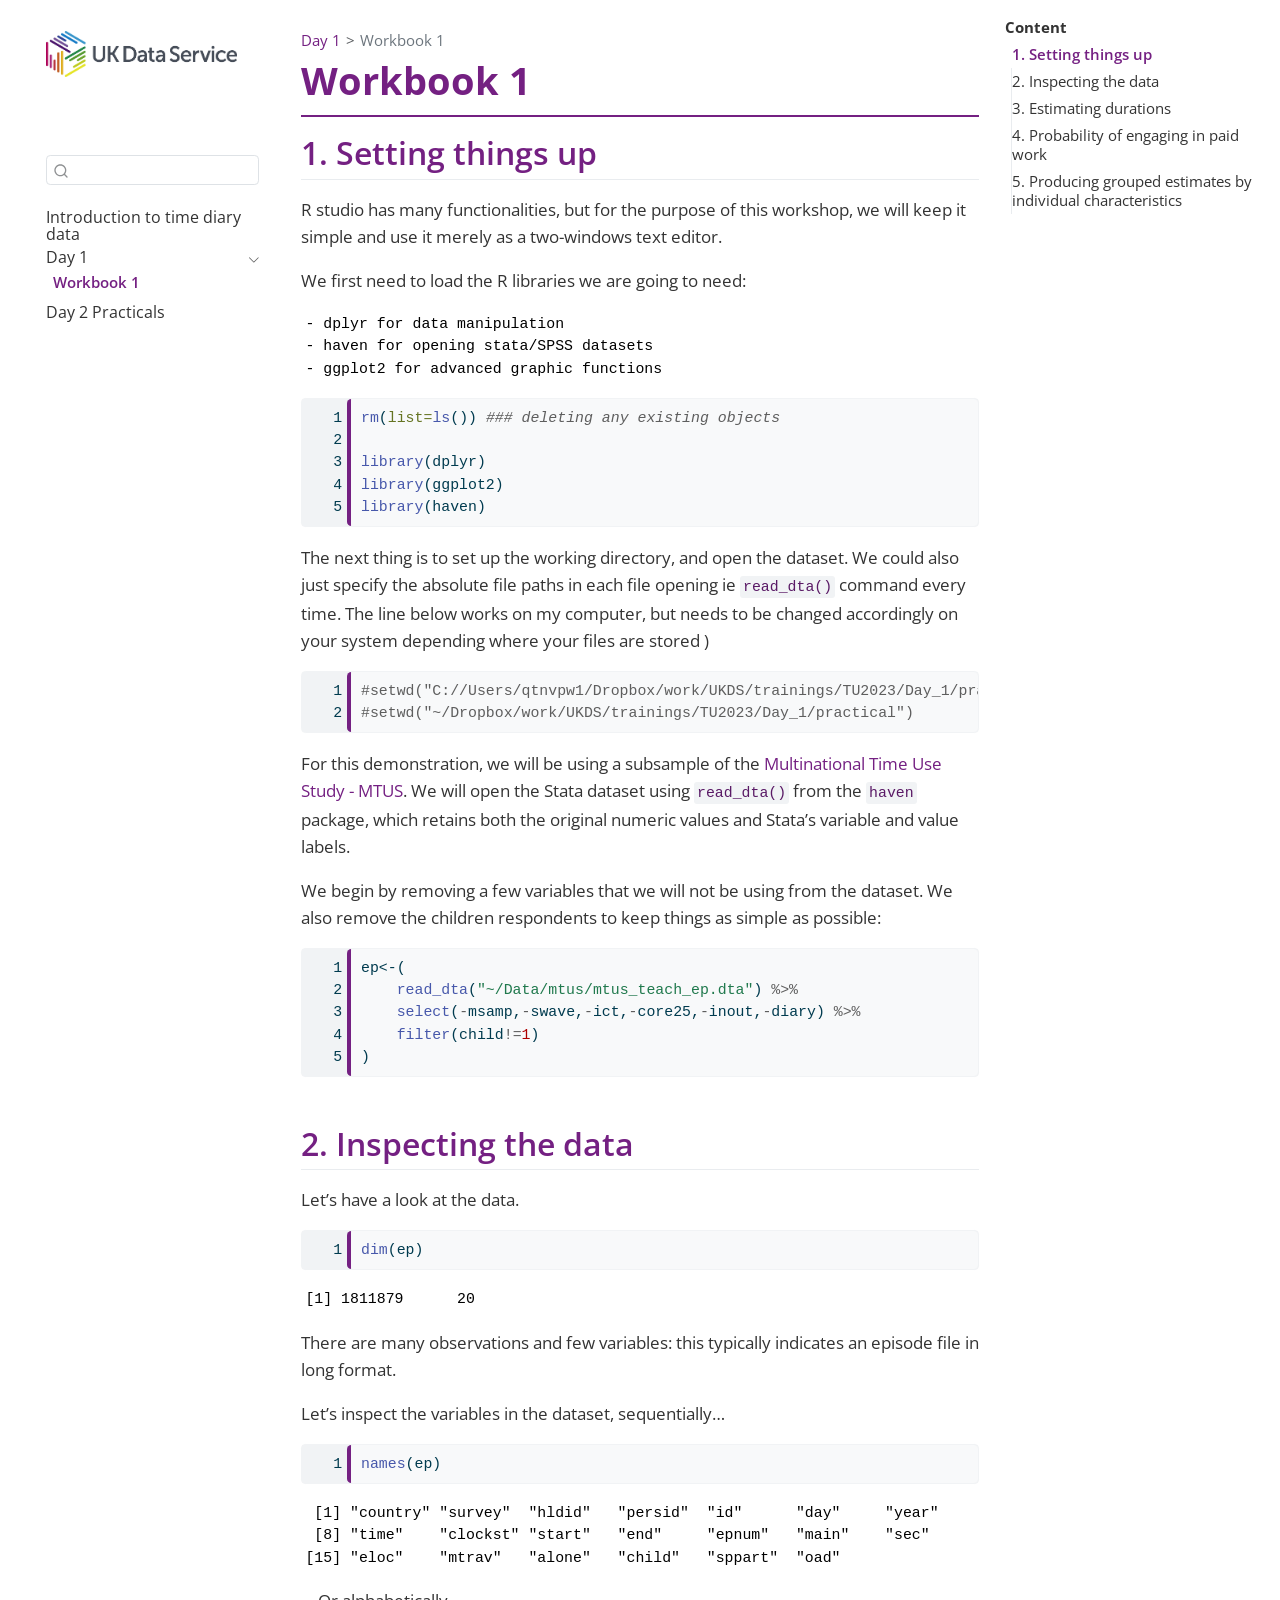
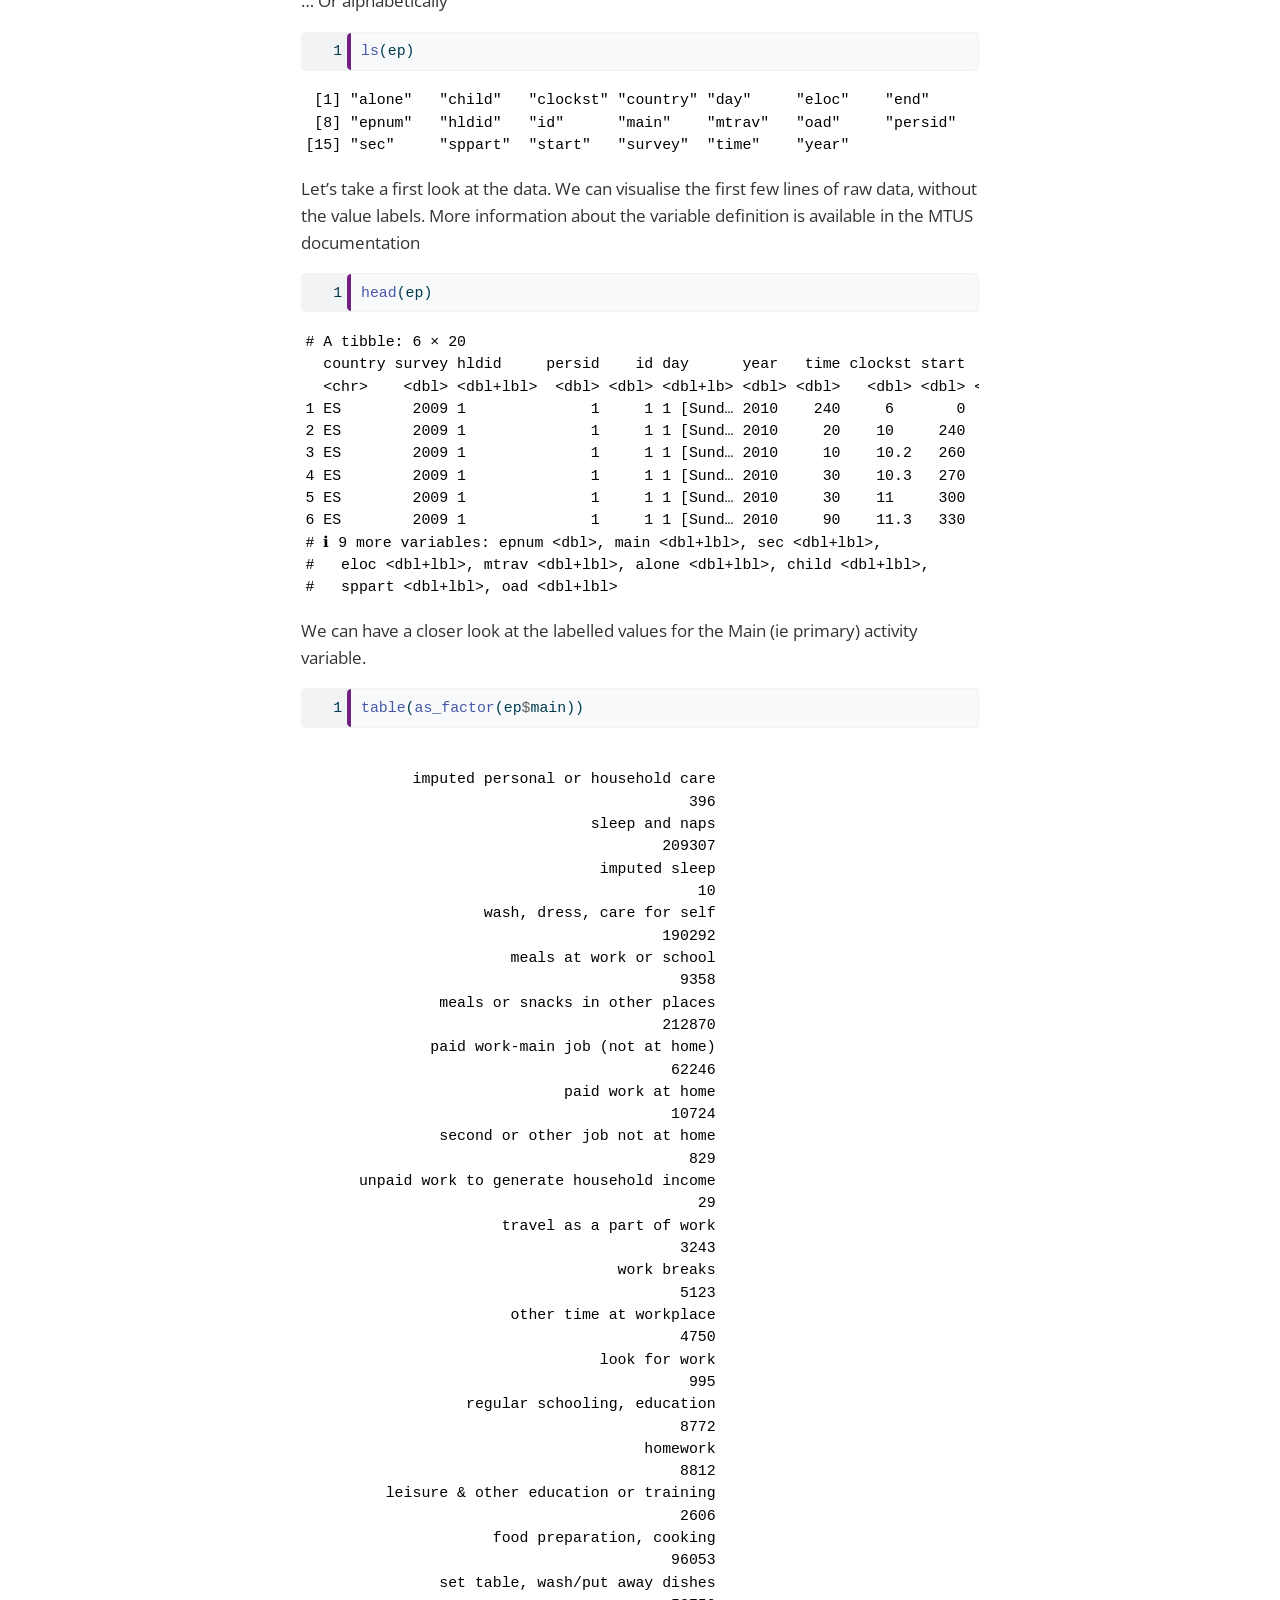
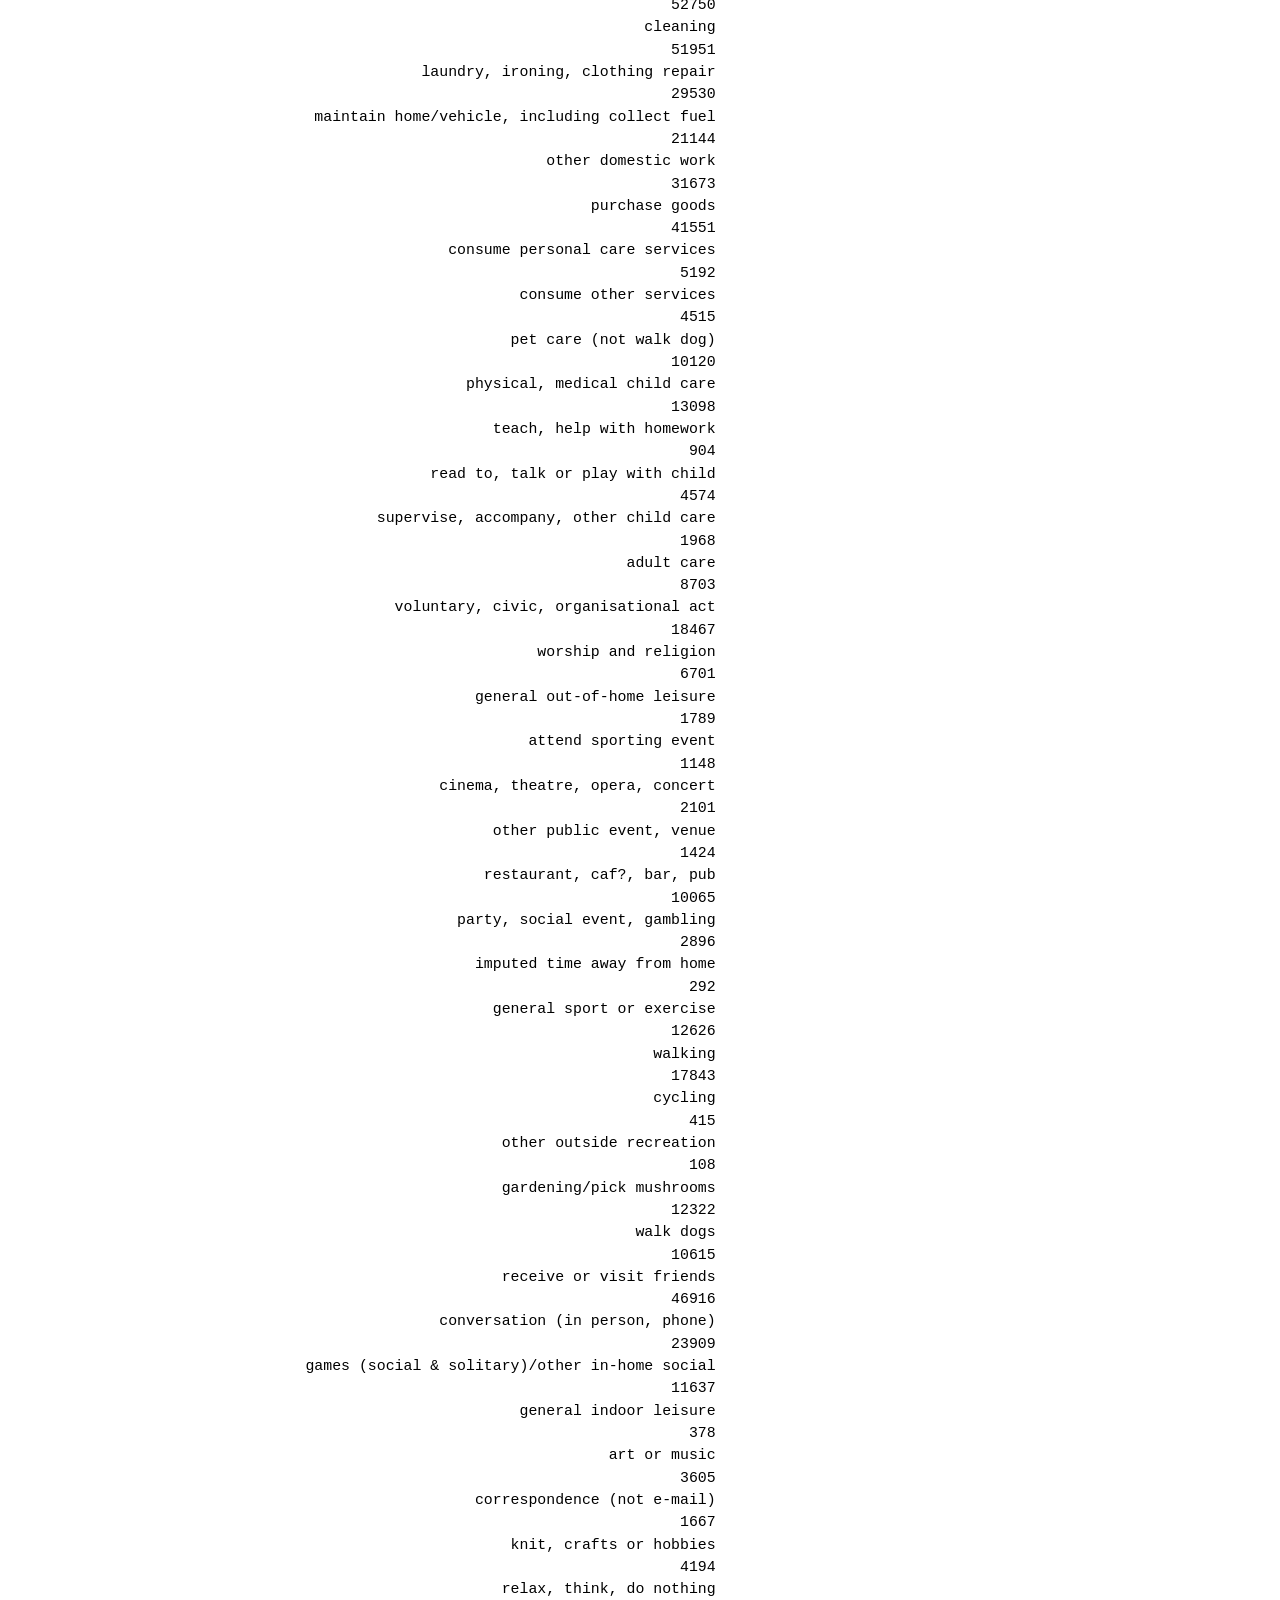
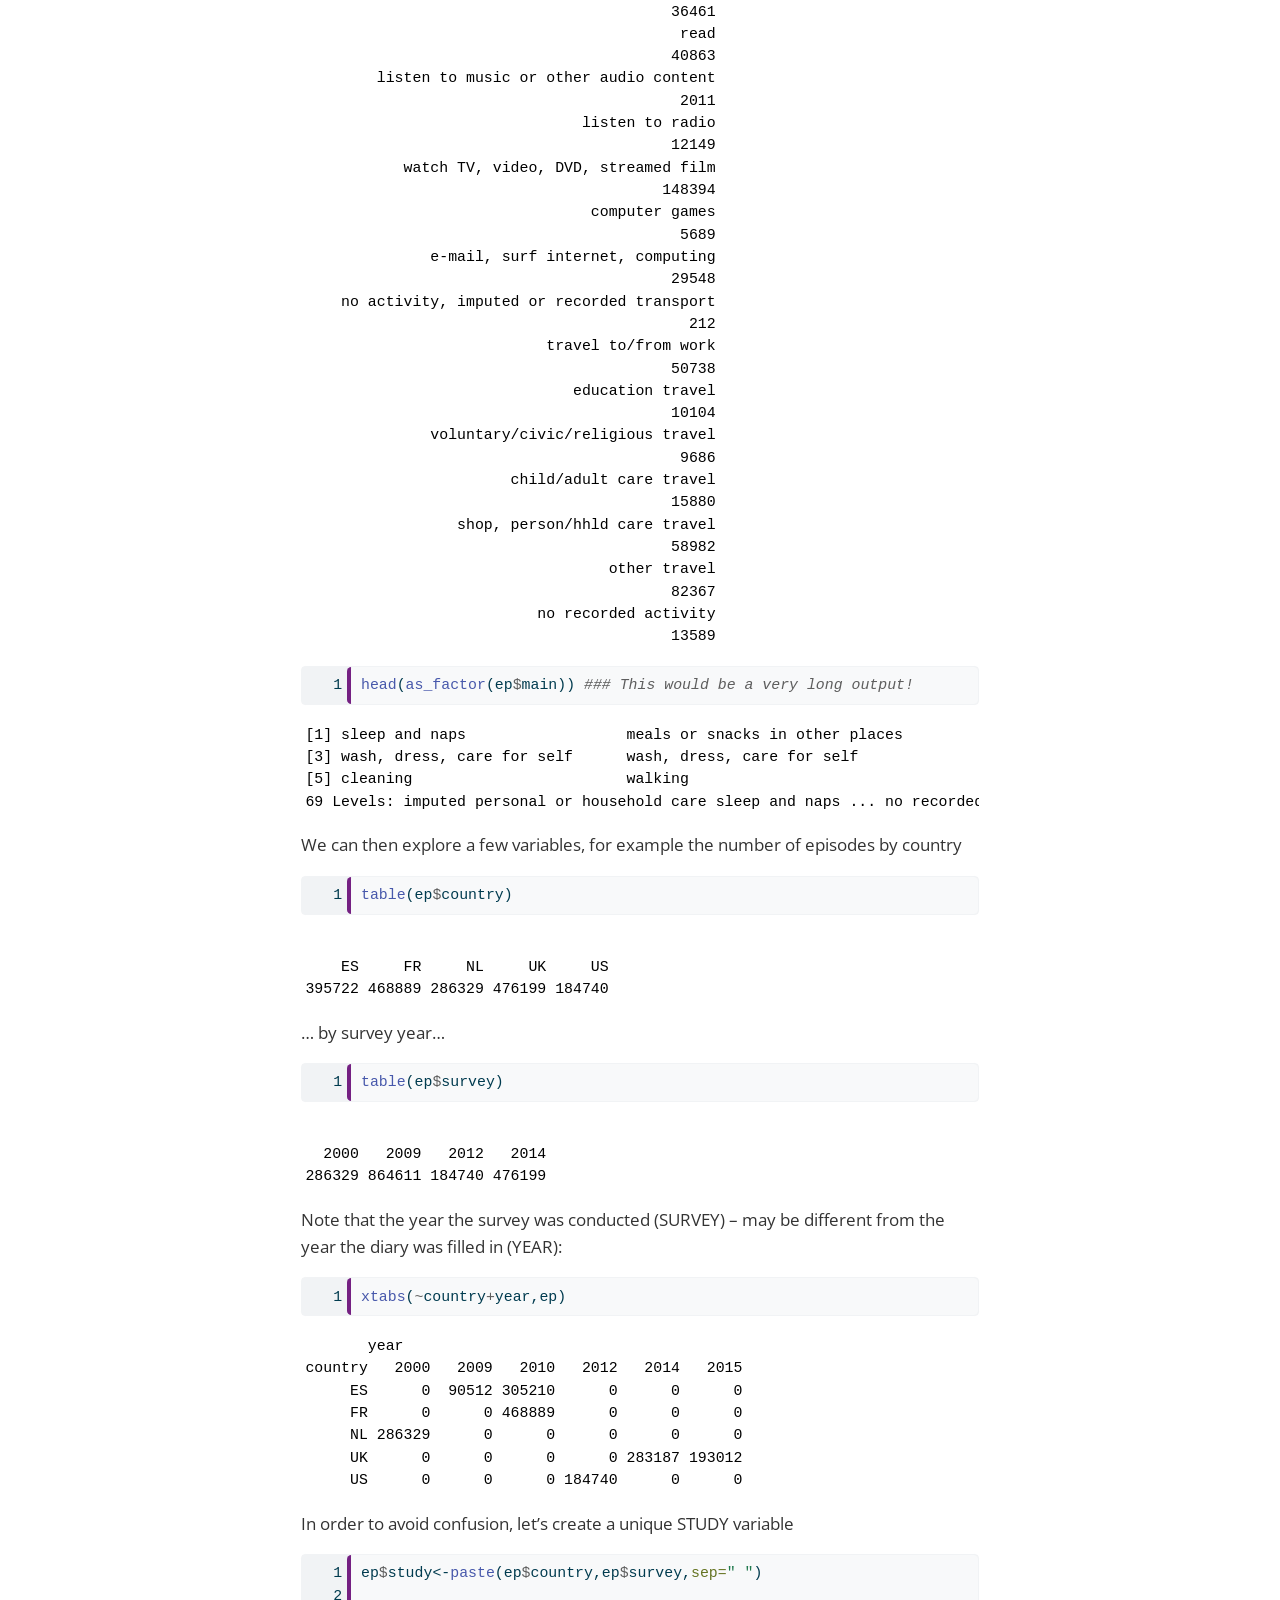
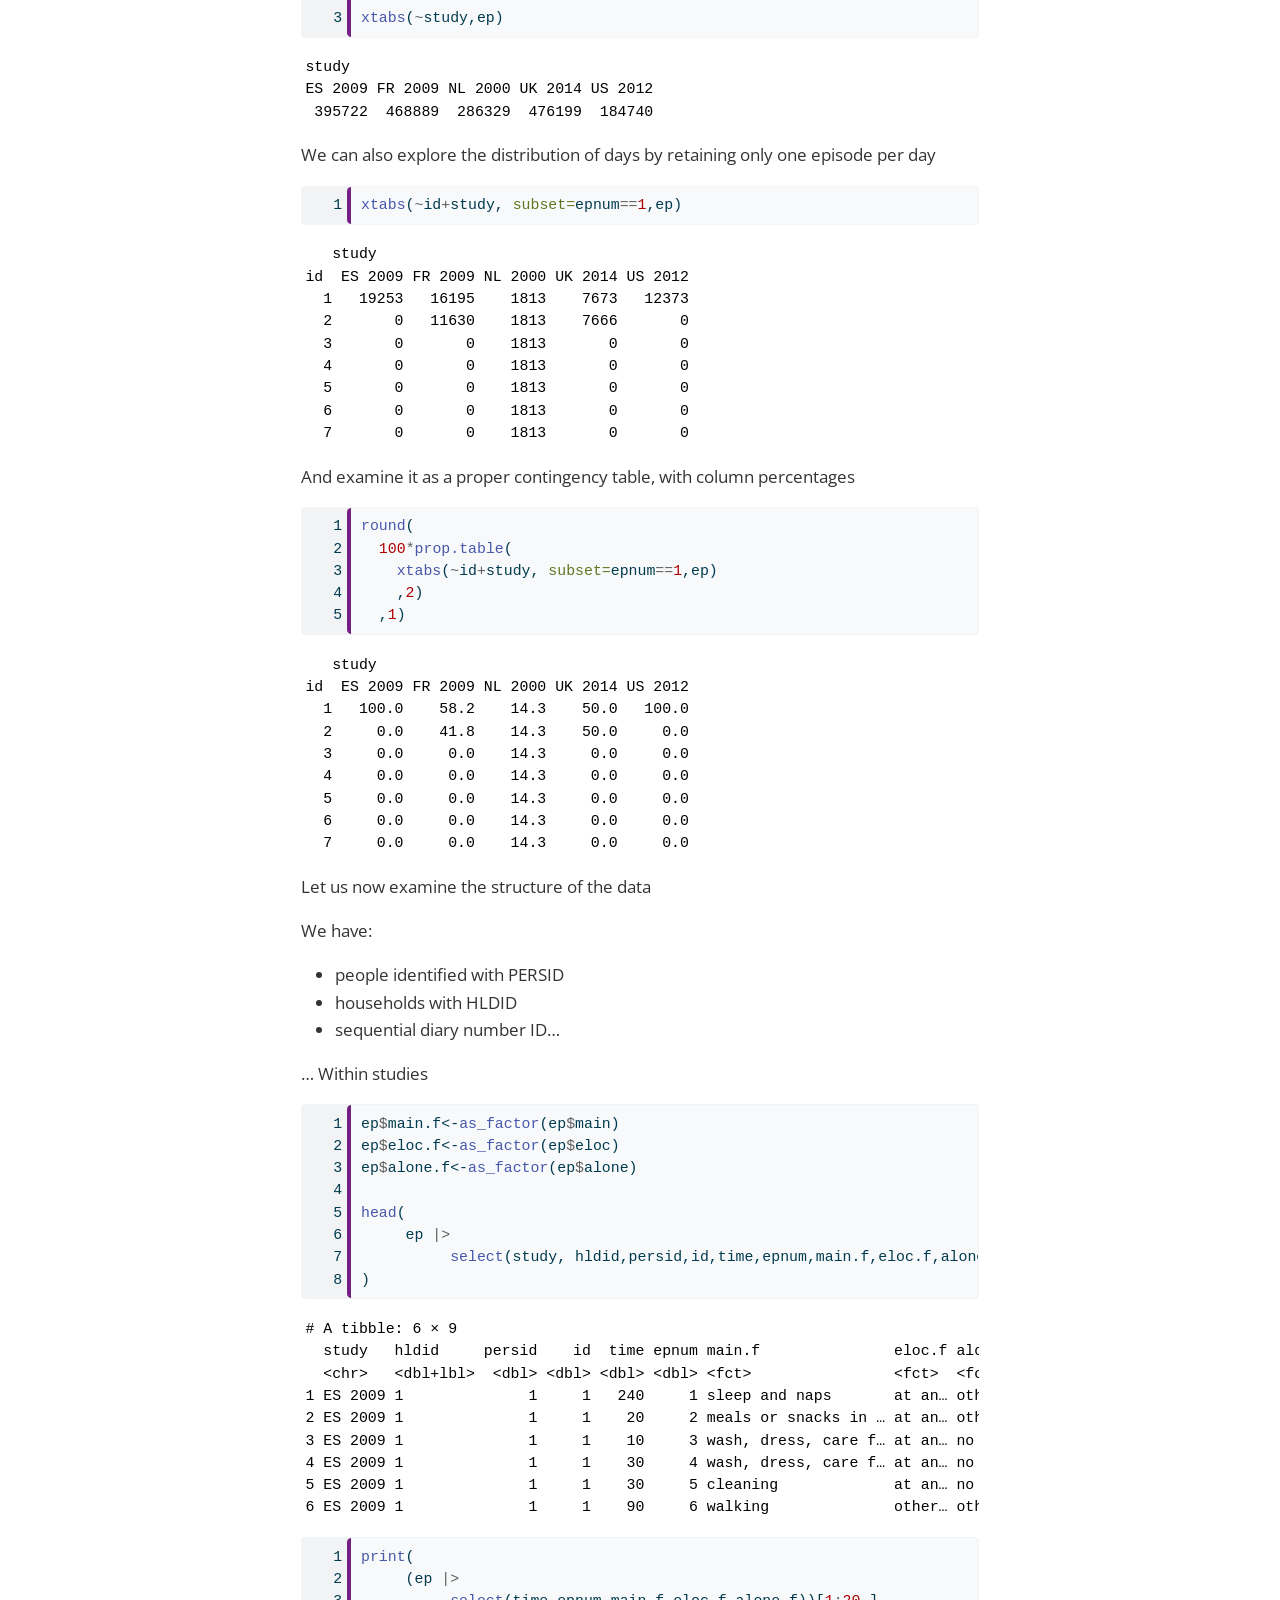
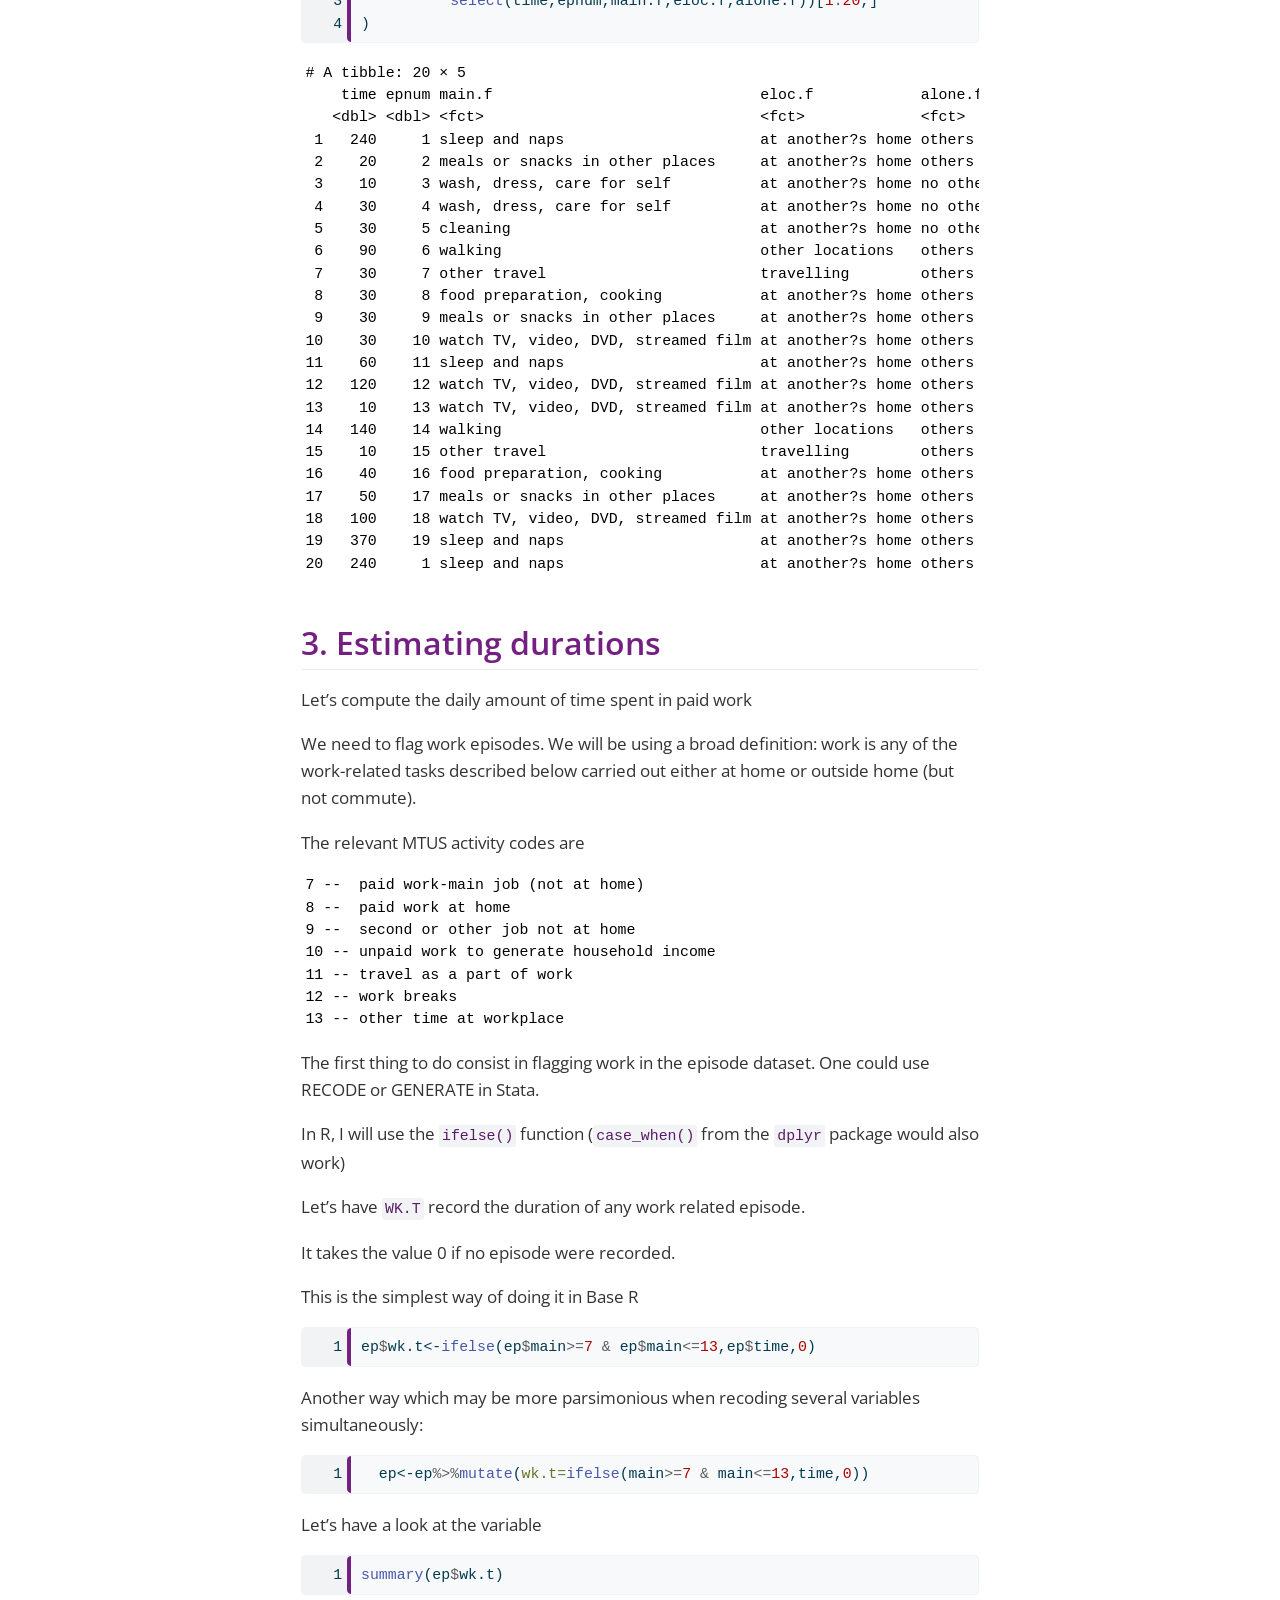
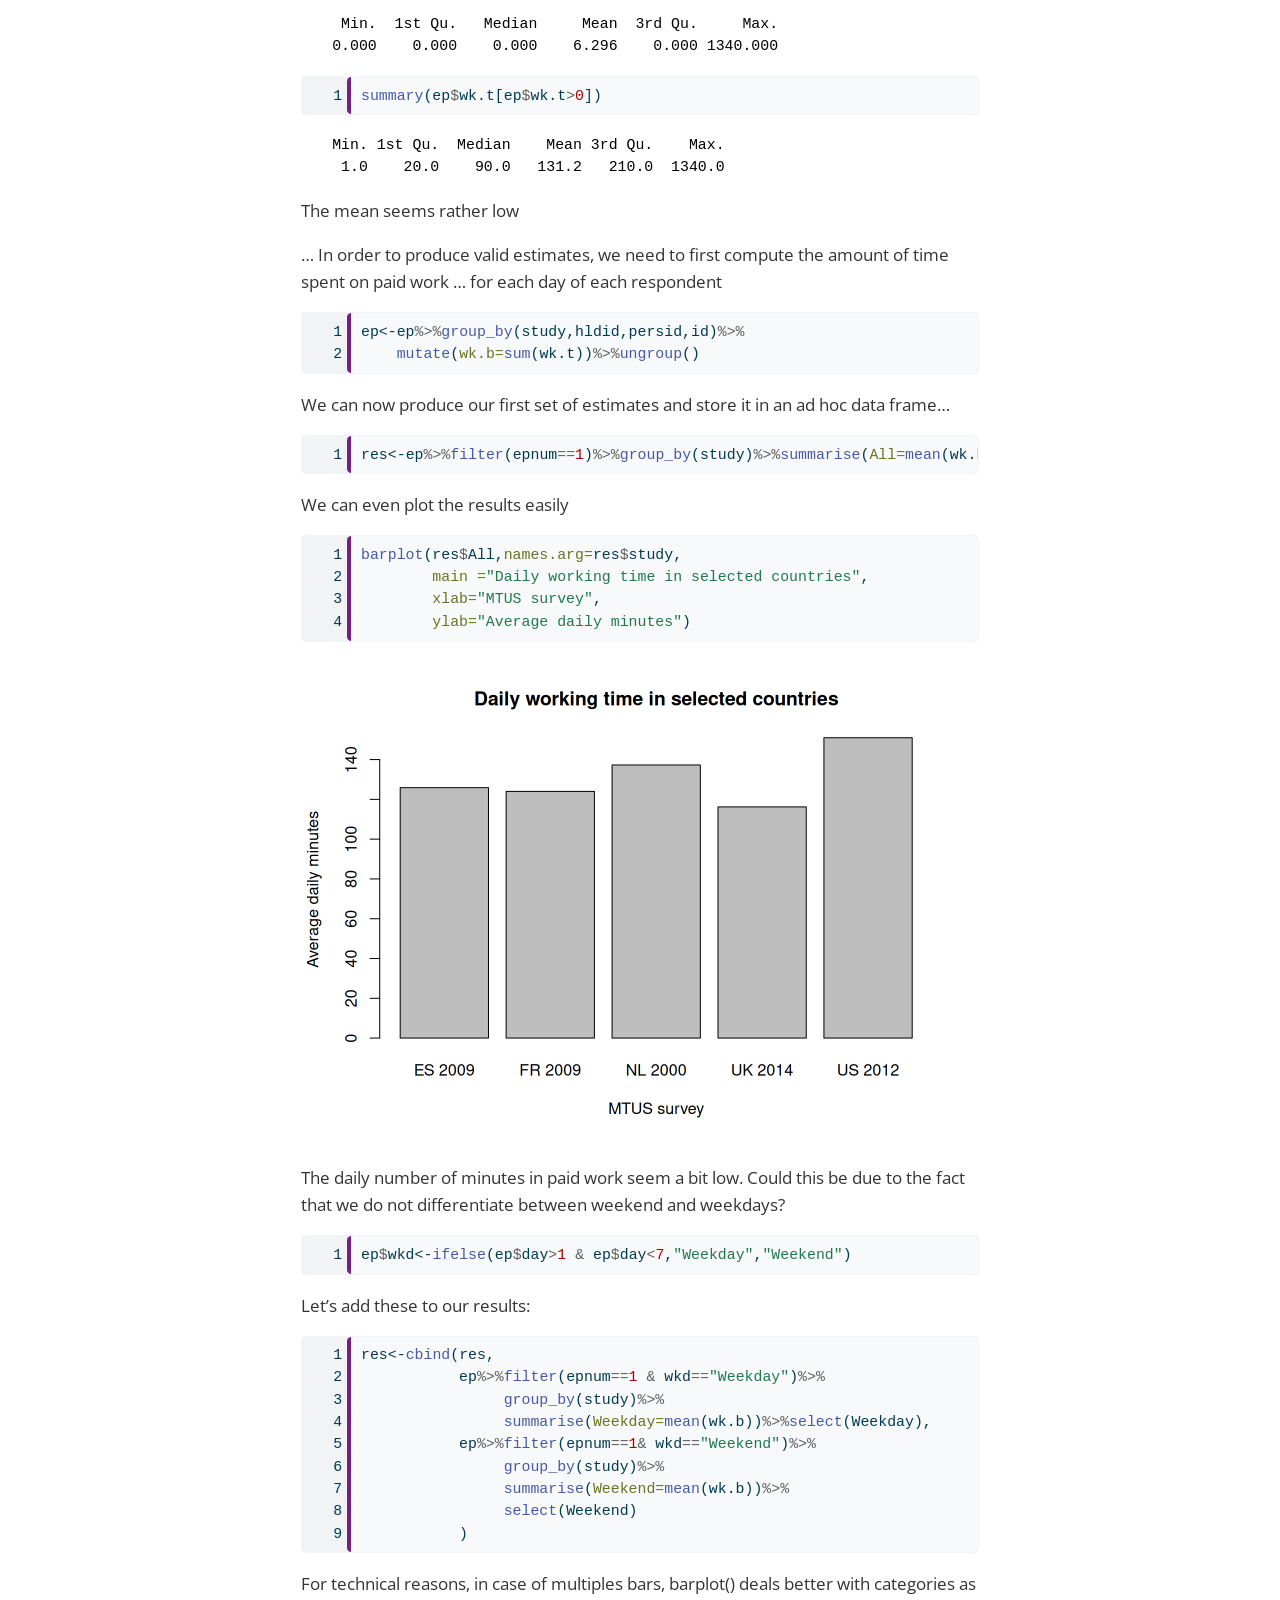
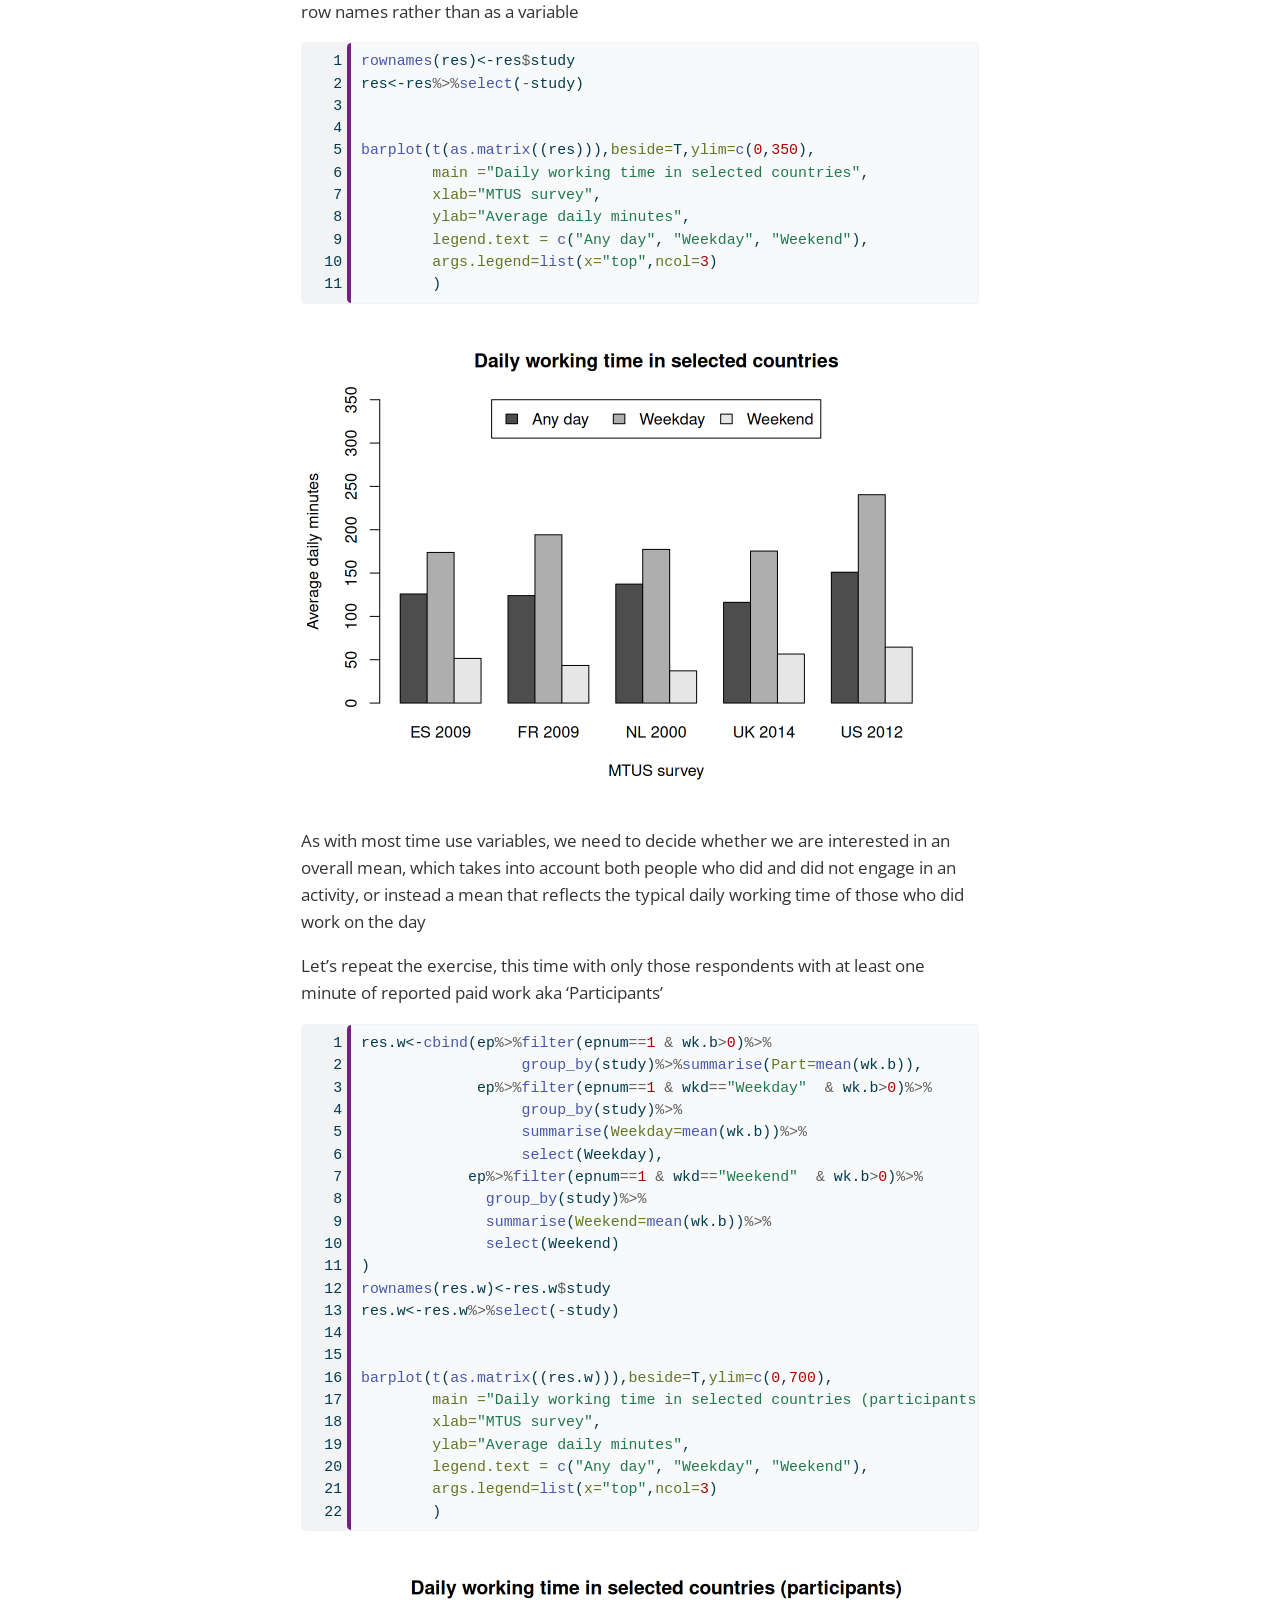
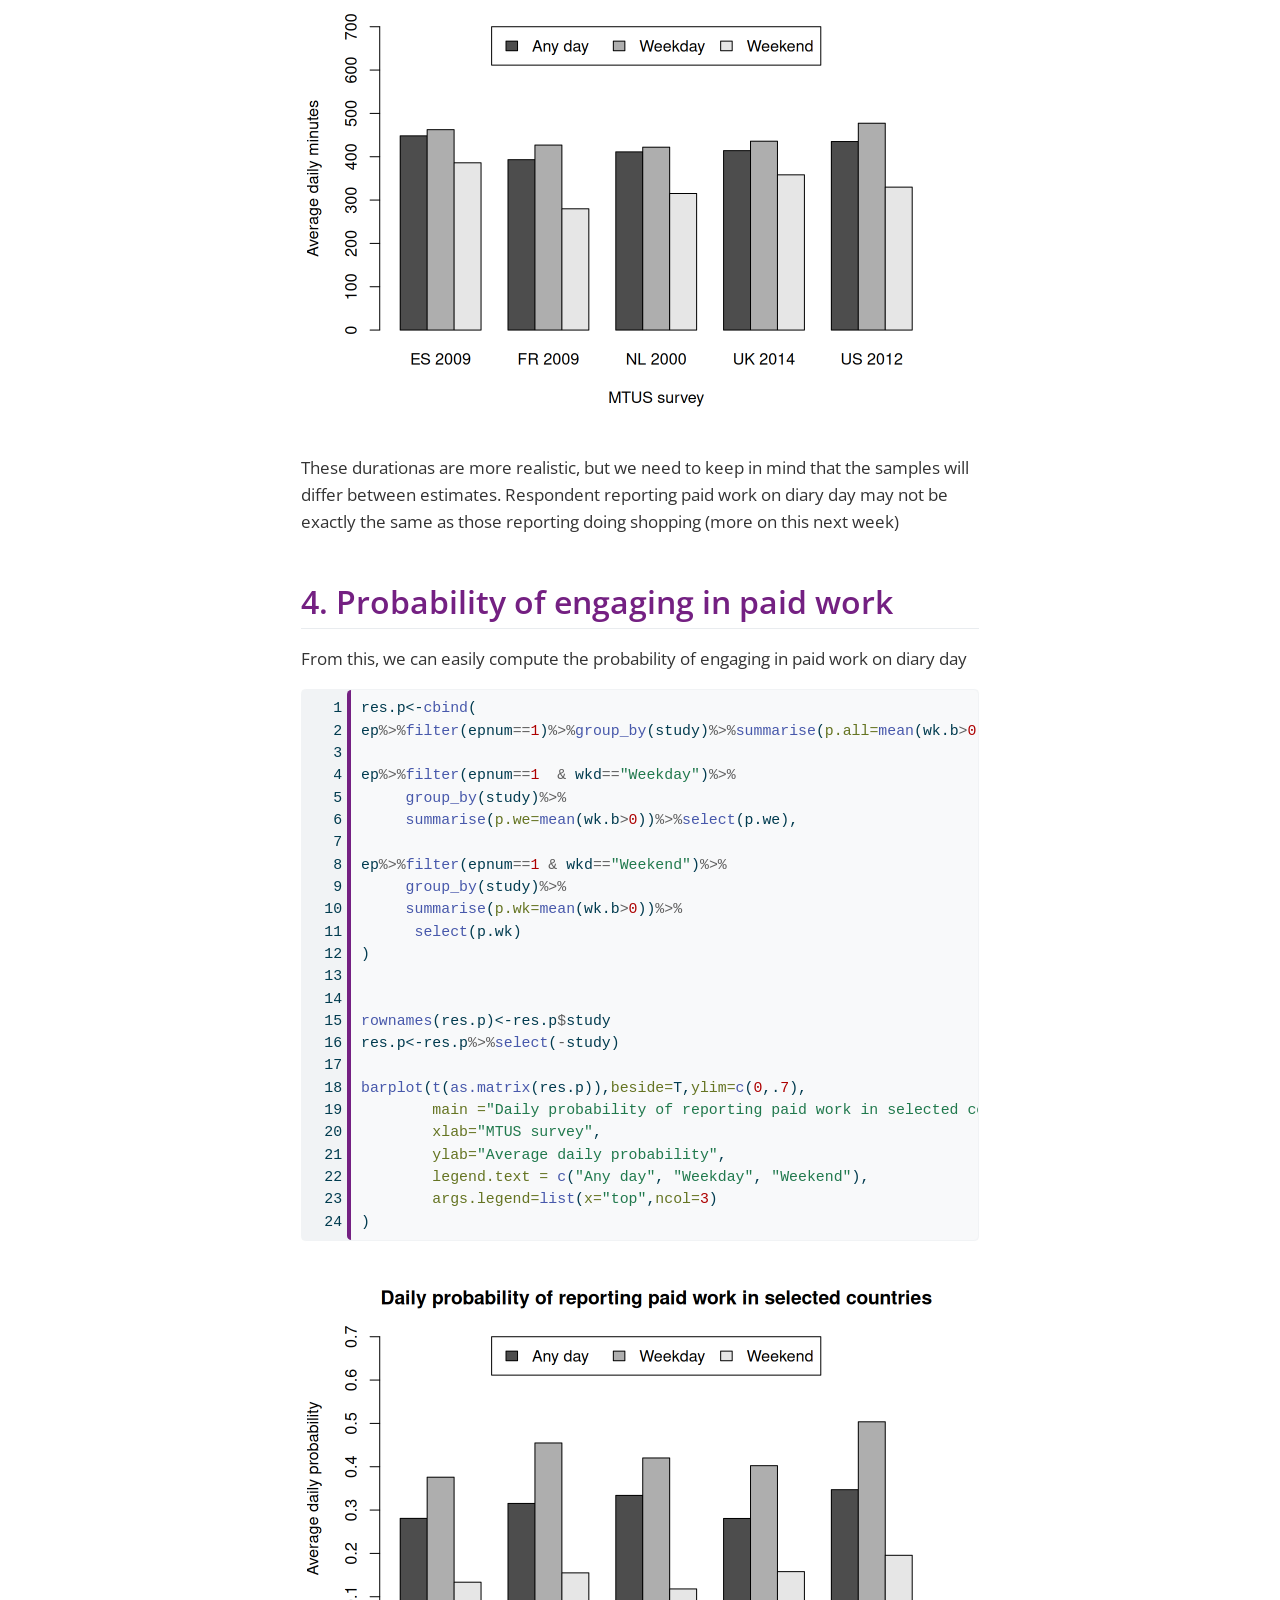
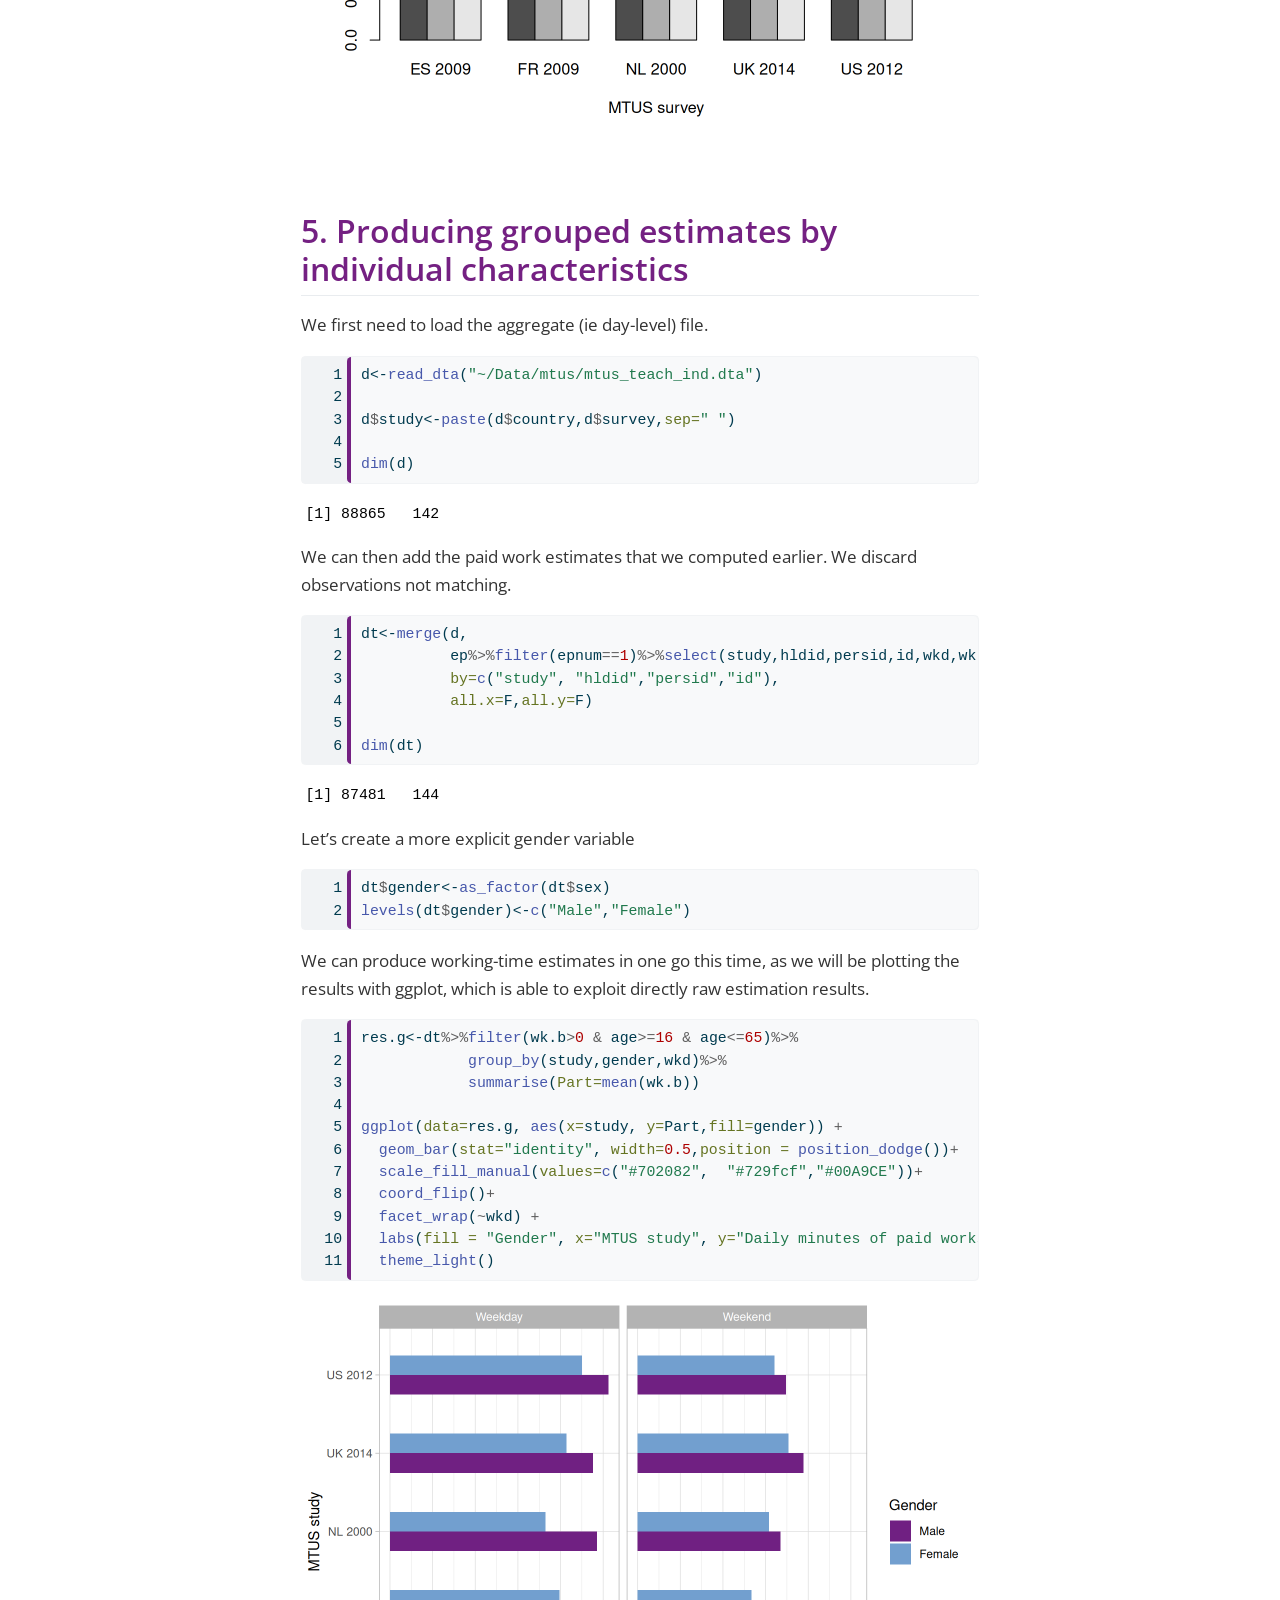
==== docs/workbook_04.html @ e66a2f2a "Slides" ====
<!DOCTYPE html>
<html xmlns="http://www.w3.org/1999/xhtml" lang="en" xml:lang="en"><head>

<meta charset="utf-8">
<meta name="generator" content="quarto-1.9.38">

<meta name="viewport" content="width=device-width, initial-scale=1.0, user-scalable=yes">


<title>Workbook 1 – Introduction to  time diary data</title>
<style>
/* Default styles provided by pandoc.
** See https://pandoc.org/MANUAL.html#variables-for-html for config info.
*/
code{white-space: pre-wrap;}
span.smallcaps{font-variant: small-caps;}
div.columns{display: flex; gap: min(4vw, 1.5em);}
div.column{flex: auto; overflow-x: auto;}
div.hanging-indent{margin-left: 1.5em; text-indent: -1.5em;}
ul.task-list{list-style: none;}
ul.task-list li input[type="checkbox"] {
  width: 0.8em;
  margin: 0 0.8em 0.2em -1em; /* quarto-specific, see https://github.com/quarto-dev/quarto-cli/issues/4556 */ 
  vertical-align: middle;
}
/* CSS for syntax highlighting */
html { -webkit-text-size-adjust: 100%; }
pre > code.sourceCode { white-space: pre; position: relative; }
pre > code.sourceCode > span { display: inline-block; line-height: 1.25; }
pre > code.sourceCode > span:empty { height: 1.2em; }
.sourceCode { overflow: visible; }
code.sourceCode > span { color: inherit; text-decoration: inherit; }
div.sourceCode { margin: 1em 0; }
pre.sourceCode { margin: 0; }
@media screen {
div.sourceCode { overflow: auto; }
}
@media print {
pre > code.sourceCode { white-space: pre-wrap; }
pre > code.sourceCode > span { text-indent: -5em; padding-left: 5em; }
}
pre.numberSource code
  { counter-reset: source-line 0; }
pre.numberSource code > span
  { position: relative; left: -4em; counter-increment: source-line; }
pre.numberSource code > span > a:first-child::before
  { content: counter(source-line);
    position: relative; left: -1em; text-align: right; vertical-align: baseline;
    border: none; display: inline-block;
    -webkit-touch-callout: none; -webkit-user-select: none;
    -khtml-user-select: none; -moz-user-select: none;
    -ms-user-select: none; user-select: none;
    padding: 0 4px; width: 4em;
  }
pre.numberSource { margin-left: 3em;  padding-left: 4px; }
div.sourceCode
  {   }
@media screen {
pre > code.sourceCode > span > a:first-child::before { text-decoration: underline; }
}
</style>


<script src="site_libs/quarto-nav/quarto-nav.js"></script>
<script src="site_libs/quarto-nav/headroom.min.js"></script>
<script src="site_libs/clipboard/clipboard.min.js"></script>
<script src="site_libs/quarto-search/autocomplete.umd.js"></script>
<script src="site_libs/quarto-search/fuse.min.js"></script>
<script src="site_libs/quarto-search/quarto-search.js"></script>
<meta name="quarto:offset" content="./">
<link href="./index.html" rel="prev">
<script src="site_libs/quarto-html/quarto.js" type="module"></script>
<script src="site_libs/quarto-html/tabsets/tabsets.js" type="module"></script>
<script src="site_libs/quarto-html/popper.min.js"></script>
<script src="site_libs/quarto-html/tippy.umd.min.js"></script>
<script src="site_libs/quarto-html/anchor.min.js"></script>
<link href="site_libs/quarto-html/tippy.css" rel="stylesheet">
<link href="site_libs/quarto-html/quarto-syntax-highlighting-15634bcf2e68342d4ad2dfa704d543f6.css" rel="stylesheet" id="quarto-text-highlighting-styles">
<script src="site_libs/bootstrap/bootstrap.min.js"></script>
<link href="site_libs/bootstrap/bootstrap-icons.css" rel="stylesheet">
<link href="site_libs/bootstrap/bootstrap-ed3d8f739e1b7c906b72064d8269c4f3.min.css" rel="stylesheet" append-hash="true" id="quarto-bootstrap" data-mode="light">
<script id="quarto-search-options" type="application/json">{
  "location": "sidebar",
  "copy-button": false,
  "collapse-after": 3,
  "panel-placement": "start",
  "type": "textbox",
  "limit": 50,
  "keyboard-shortcut": [
    "f",
    "/",
    "s"
  ],
  "show-item-context": false,
  "language": {
    "search-no-results-text": "No results",
    "search-matching-documents-text": "matching documents",
    "search-copy-link-title": "Copy link to search",
    "search-hide-matches-text": "Hide additional matches",
    "search-more-match-text": "more match in this document",
    "search-more-matches-text": "more matches in this document",
    "search-clear-button-title": "Clear",
    "search-text-placeholder": "",
    "search-detached-cancel-button-title": "Cancel",
    "search-submit-button-title": "Submit",
    "search-label": "Search"
  }
}</script>
<style>html{ scroll-behavior: smooth; }</style>


<link rel="stylesheet" href="ukds_long.css">
</head>

<body class="nav-sidebar floating quarto-light">

<div id="quarto-search-results"></div>
  <header id="quarto-header" class="headroom fixed-top">
  <nav class="quarto-secondary-nav">
    <div class="container-fluid d-flex">
      <button type="button" class="quarto-btn-toggle btn" data-bs-toggle="collapse" role="button" data-bs-target=".quarto-sidebar-collapse-item" aria-controls="quarto-sidebar" aria-expanded="false" aria-label="Toggle sidebar navigation" onclick="if (window.quartoToggleHeadroom) { window.quartoToggleHeadroom(); }">
        <i class="bi bi-layout-text-sidebar-reverse"></i>
      </button>
        <nav class="quarto-page-breadcrumbs" aria-label="breadcrumb"><ol class="breadcrumb"><li class="breadcrumb-item"><a href="./workbook_04.html">Day 1</a></li><li class="breadcrumb-item"><a href="./workbook_04.html"><span class="chapter-title">Workbook 1</span></a></li></ol></nav>
        <a class="flex-grow-1" role="navigation" data-bs-toggle="collapse" data-bs-target=".quarto-sidebar-collapse-item" aria-controls="quarto-sidebar" aria-expanded="false" aria-label="Toggle sidebar navigation" onclick="if (window.quartoToggleHeadroom) { window.quartoToggleHeadroom(); }">      
        </a>
      <button type="button" class="btn quarto-search-button" aria-label="Search" onclick="window.quartoOpenSearch();">
        <i class="bi bi-search"></i>
      </button>
    </div>
  </nav>
</header>
<!-- content -->
<div id="quarto-content" class="quarto-container page-columns page-rows-contents page-layout-full">
<!-- sidebar -->
  <nav id="quarto-sidebar" class="sidebar collapse collapse-horizontal quarto-sidebar-collapse-item sidebar-navigation floating overflow-auto">
    <div class="pt-lg-2 mt-2 text-left sidebar-header sidebar-header-stacked">
      <a href="https://ukdataservice.ac.uk/" class="sidebar-logo-link">
      <img src="./pics/UKDS_Logos_Col_Grey_300dpi.png" alt="UK Data Service Logo and link to website" class="sidebar-logo light-content py-0 d-lg-inline d-none">
      <img src="./pics/UKDS_Logos_Col_Grey_300dpi.png" alt="UK Data Service Logo and link to website" class="sidebar-logo dark-content py-0 d-lg-inline d-none">
      </a>
    <div class="sidebar-title mb-0 py-0">
      <a href="./"></a> 
        <div class="sidebar-tools-main">
    <a href="./TUS26_04.html" title="Slides" class="quarto-navigation-tool px-1" aria-label="Slides"><i class="bi bi-"></i></a>
    <a href="./Introduction-to--time-diary-data.pdf" title="Download PDF" class="quarto-navigation-tool px-1" aria-label="Download PDF"><i class="bi bi-file-pdf"></i></a>
</div>
    </div>
      </div>
        <div class="mt-2 flex-shrink-0 align-items-center">
        <div class="sidebar-search">
        <div id="quarto-search" class="" title="Search"></div>
        </div>
        </div>
    <div class="sidebar-menu-container"> 
    <ul class="list-unstyled mt-1">
        <li class="sidebar-item">
  <div class="sidebar-item-container"> 
  <a href="./index.html" class="sidebar-item-text sidebar-link"><span class="chapter-title">Introduction to time diary data</span></a>
  </div>
</li>
        <li class="sidebar-item sidebar-item-section">
      <div class="sidebar-item-container"> 
            <a class="sidebar-item-text sidebar-link text-start" data-bs-toggle="collapse" data-bs-target="#quarto-sidebar-section-1" role="navigation" aria-expanded="true">
 <span class="menu-text">Day 1</span></a>
          <a class="sidebar-item-toggle text-start" data-bs-toggle="collapse" data-bs-target="#quarto-sidebar-section-1" role="navigation" aria-expanded="true" aria-label="Toggle section">
            <i class="bi bi-chevron-right ms-2"></i>
          </a> 
      </div>
      <ul id="quarto-sidebar-section-1" class="collapse list-unstyled sidebar-section depth1 show">  
          <li class="sidebar-item">
  <div class="sidebar-item-container"> 
  <a href="./workbook_04.html" class="sidebar-item-text sidebar-link active"><span class="chapter-title">Workbook 1</span></a>
  </div>
</li>
      </ul>
  </li>
        <li class="sidebar-item sidebar-item-section">
      <span class="sidebar-item-text sidebar-link text-start">
 <span class="menu-text">Day 2 Practicals</span></span>
  </li>
    </ul>
    </div>
</nav>
<div id="quarto-sidebar-glass" class="quarto-sidebar-collapse-item" data-bs-toggle="collapse" data-bs-target=".quarto-sidebar-collapse-item"></div>
<!-- margin-sidebar -->
    <div id="quarto-margin-sidebar" class="sidebar margin-sidebar">
        <nav id="TOC" role="doc-toc" class="toc-active">
    <h2 id="toc-title">Table of contents</h2>
   
  <ul>
  <li><a href="#setting-things-up" id="toc-setting-things-up" class="nav-link active" data-scroll-target="#setting-things-up">1. Setting things up</a></li>
  <li><a href="#inspecting-the-data" id="toc-inspecting-the-data" class="nav-link" data-scroll-target="#inspecting-the-data">2. Inspecting the data</a></li>
  <li><a href="#estimating-durations" id="toc-estimating-durations" class="nav-link" data-scroll-target="#estimating-durations">3. Estimating durations</a></li>
  <li><a href="#probability-of-engaging-in-paid-work" id="toc-probability-of-engaging-in-paid-work" class="nav-link" data-scroll-target="#probability-of-engaging-in-paid-work">4. Probability of engaging in paid work</a></li>
  <li><a href="#producing-grouped-estimates-by-individual-characteristics" id="toc-producing-grouped-estimates-by-individual-characteristics" class="nav-link" data-scroll-target="#producing-grouped-estimates-by-individual-characteristics">5. Producing grouped estimates by individual characteristics</a></li>
  </ul>
</nav>
    </div>
<!-- main -->
<main class="content column-body" id="quarto-document-content">

<header id="title-block-header" class="quarto-title-block default"><nav class="quarto-page-breadcrumbs quarto-title-breadcrumbs d-none d-lg-block" aria-label="breadcrumb"><ol class="breadcrumb"><li class="breadcrumb-item"><a href="./workbook_04.html">Day 1</a></li><li class="breadcrumb-item"><a href="./workbook_04.html"><span class="chapter-title">Workbook 1</span></a></li></ol></nav>
<div class="quarto-title">
<h1 class="title"><span class="chapter-title">Workbook 1</span></h1>
</div>



<div class="quarto-title-meta column-body">

    
  
    
  </div>
  


</header>


<section id="setting-things-up" class="level2">
<h2 class="anchored" data-anchor-id="setting-things-up">1. Setting things up</h2>
<p>R studio has many functionalities, but for the purpose of this workshop, we will keep it simple and use it merely as a two-windows text editor.</p>
<p>We first need to load the R libraries we are going to need:</p>
<pre><code>- dplyr for data manipulation
- haven for opening stata/SPSS datasets
- ggplot2 for advanced graphic functions</code></pre>
<div class="cell">
<div class="code-copy-outer-scaffold"><div class="sourceCode cell-code" id="cb2"><pre class="sourceCode numberSource r number-lines code-with-copy"><code class="sourceCode r"><span id="cb2-1"><a href="#cb2-1"></a><span class="fu">rm</span>(<span class="at">list=</span><span class="fu">ls</span>()) <span class="do">### deleting any existing objects</span></span>
<span id="cb2-2"><a href="#cb2-2"></a></span>
<span id="cb2-3"><a href="#cb2-3"></a><span class="fu">library</span>(dplyr)</span>
<span id="cb2-4"><a href="#cb2-4"></a><span class="fu">library</span>(ggplot2)</span>
<span id="cb2-5"><a href="#cb2-5"></a><span class="fu">library</span>(haven)</span></code></pre></div><button title="Copy to Clipboard" class="code-copy-button"><i class="bi"></i></button></div>
</div>
<p>The next thing is to set up the working directory, and open the dataset. We could also just specify the absolute file paths in each file opening ie <code>read_dta()</code> command every time. The line below works on my computer, but needs to be changed accordingly on your system depending where your files are stored )</p>
<div class="cell">
<div class="code-copy-outer-scaffold"><div class="sourceCode cell-code" id="cb3"><pre class="sourceCode numberSource r number-lines code-with-copy"><code class="sourceCode r"><span id="cb3-1"><a href="#cb3-1"></a><span class="co">#setwd("C://Users/qtnvpw1/Dropbox/work/UKDS/trainings/TU2023/Day_1/practical")</span></span>
<span id="cb3-2"><a href="#cb3-2"></a><span class="co">#setwd("~/Dropbox/work/UKDS/trainings/TU2023/Day_1/practical")</span></span></code></pre></div><button title="Copy to Clipboard" class="code-copy-button"><i class="bi"></i></button></div>
</div>
<p>For this demonstration, we will be using a subsample of the <a href="https://www.timeuse.org/mtus">Multinational Time Use Study - MTUS</a>. We will open the Stata dataset using <code>read_dta()</code> from the <code>haven</code> package, which retains both the original numeric values and Stata’s variable and value labels.</p>
<p>We begin by removing a few variables that we will not be using from the dataset. We also remove the children respondents to keep things as simple as possible:</p>
<div class="cell">
<div class="code-copy-outer-scaffold"><div class="sourceCode cell-code" id="cb4"><pre class="sourceCode numberSource r number-lines code-with-copy"><code class="sourceCode r"><span id="cb4-1"><a href="#cb4-1"></a>ep<span class="ot">&lt;-</span>(</span>
<span id="cb4-2"><a href="#cb4-2"></a>    <span class="fu">read_dta</span>(<span class="st">"~/Data/mtus/mtus_teach_ep.dta"</span>) <span class="sc">%&gt;%</span></span>
<span id="cb4-3"><a href="#cb4-3"></a>    <span class="fu">select</span>(<span class="sc">-</span>msamp,<span class="sc">-</span>swave,<span class="sc">-</span>ict,<span class="sc">-</span>core25,<span class="sc">-</span>inout,<span class="sc">-</span>diary) <span class="sc">%&gt;%</span></span>
<span id="cb4-4"><a href="#cb4-4"></a>    <span class="fu">filter</span>(child<span class="sc">!=</span><span class="dv">1</span>)</span>
<span id="cb4-5"><a href="#cb4-5"></a>)</span></code></pre></div><button title="Copy to Clipboard" class="code-copy-button"><i class="bi"></i></button></div>
</div>
</section>
<section id="inspecting-the-data" class="level2">
<h2 class="anchored" data-anchor-id="inspecting-the-data">2. Inspecting the data</h2>
<p>Let’s have a look at the data.</p>
<div class="cell">
<div class="code-copy-outer-scaffold"><div class="sourceCode cell-code" id="cb5"><pre class="sourceCode numberSource r number-lines code-with-copy"><code class="sourceCode r"><span id="cb5-1"><a href="#cb5-1"></a><span class="fu">dim</span>(ep)</span></code></pre></div><button title="Copy to Clipboard" class="code-copy-button"><i class="bi"></i></button></div>
<div class="cell-output cell-output-stdout">
<pre><code>[1] 1811879      20</code></pre>
</div>
</div>
<p>There are many observations and few variables: this typically indicates an episode file in long format.</p>
<p>Let’s inspect the variables in the dataset, sequentially…</p>
<div class="cell">
<div class="code-copy-outer-scaffold"><div class="sourceCode cell-code" id="cb7"><pre class="sourceCode numberSource r number-lines code-with-copy"><code class="sourceCode r"><span id="cb7-1"><a href="#cb7-1"></a><span class="fu">names</span>(ep)</span></code></pre></div><button title="Copy to Clipboard" class="code-copy-button"><i class="bi"></i></button></div>
<div class="cell-output cell-output-stdout">
<pre><code> [1] "country" "survey"  "hldid"   "persid"  "id"      "day"     "year"   
 [8] "time"    "clockst" "start"   "end"     "epnum"   "main"    "sec"    
[15] "eloc"    "mtrav"   "alone"   "child"   "sppart"  "oad"    </code></pre>
</div>
</div>
<p>… Or alphabetically</p>
<div class="cell">
<div class="code-copy-outer-scaffold"><div class="sourceCode cell-code" id="cb9"><pre class="sourceCode numberSource r number-lines code-with-copy"><code class="sourceCode r"><span id="cb9-1"><a href="#cb9-1"></a><span class="fu">ls</span>(ep)</span></code></pre></div><button title="Copy to Clipboard" class="code-copy-button"><i class="bi"></i></button></div>
<div class="cell-output cell-output-stdout">
<pre><code> [1] "alone"   "child"   "clockst" "country" "day"     "eloc"    "end"    
 [8] "epnum"   "hldid"   "id"      "main"    "mtrav"   "oad"     "persid" 
[15] "sec"     "sppart"  "start"   "survey"  "time"    "year"   </code></pre>
</div>
</div>
<p>Let’s take a first look at the data. We can visualise the first few lines of raw data, without the value labels. More information about the variable definition is available in the MTUS documentation</p>
<div class="cell">
<div class="code-copy-outer-scaffold"><div class="sourceCode cell-code" id="cb11"><pre class="sourceCode numberSource r number-lines code-with-copy"><code class="sourceCode r"><span id="cb11-1"><a href="#cb11-1"></a><span class="fu">head</span>(ep)</span></code></pre></div><button title="Copy to Clipboard" class="code-copy-button"><i class="bi"></i></button></div>
<div class="cell-output cell-output-stdout">
<pre><code># A tibble: 6 × 20
  country survey hldid     persid    id day      year   time clockst start   end
  &lt;chr&gt;    &lt;dbl&gt; &lt;dbl+lbl&gt;  &lt;dbl&gt; &lt;dbl&gt; &lt;dbl+lb&gt; &lt;dbl&gt; &lt;dbl&gt;   &lt;dbl&gt; &lt;dbl&gt; &lt;dbl&gt;
1 ES        2009 1              1     1 1 [Sund… 2010    240     6       0   240
2 ES        2009 1              1     1 1 [Sund… 2010     20    10     240   260
3 ES        2009 1              1     1 1 [Sund… 2010     10    10.2   260   270
4 ES        2009 1              1     1 1 [Sund… 2010     30    10.3   270   300
5 ES        2009 1              1     1 1 [Sund… 2010     30    11     300   330
6 ES        2009 1              1     1 1 [Sund… 2010     90    11.3   330   420
# ℹ 9 more variables: epnum &lt;dbl&gt;, main &lt;dbl+lbl&gt;, sec &lt;dbl+lbl&gt;,
#   eloc &lt;dbl+lbl&gt;, mtrav &lt;dbl+lbl&gt;, alone &lt;dbl+lbl&gt;, child &lt;dbl+lbl&gt;,
#   sppart &lt;dbl+lbl&gt;, oad &lt;dbl+lbl&gt;</code></pre>
</div>
</div>
<p>We can have a closer look at the labelled values for the Main (ie primary) activity variable.</p>
<div class="cell">
<div class="code-copy-outer-scaffold"><div class="sourceCode cell-code" id="cb13"><pre class="sourceCode numberSource r number-lines code-with-copy"><code class="sourceCode r"><span id="cb13-1"><a href="#cb13-1"></a><span class="fu">table</span>(<span class="fu">as_factor</span>(ep<span class="sc">$</span>main))</span></code></pre></div><button title="Copy to Clipboard" class="code-copy-button"><i class="bi"></i></button></div>
<div class="cell-output cell-output-stdout">
<pre><code>
            imputed personal or household care 
                                           396 
                                sleep and naps 
                                        209307 
                                 imputed sleep 
                                            10 
                    wash, dress, care for self 
                                        190292 
                       meals at work or school 
                                          9358 
               meals or snacks in other places 
                                        212870 
              paid work-main job (not at home) 
                                         62246 
                             paid work at home 
                                         10724 
               second or other job not at home 
                                           829 
      unpaid work to generate household income 
                                            29 
                      travel as a part of work 
                                          3243 
                                   work breaks 
                                          5123 
                       other time at workplace 
                                          4750 
                                 look for work 
                                           995 
                  regular schooling, education 
                                          8772 
                                      homework 
                                          8812 
         leisure &amp; other education or training 
                                          2606 
                     food preparation, cooking 
                                         96053 
               set table, wash/put away dishes 
                                         52750 
                                      cleaning 
                                         51951 
             laundry, ironing, clothing repair 
                                         29530 
 maintain home/vehicle, including collect fuel 
                                         21144 
                           other domestic work 
                                         31673 
                                purchase goods 
                                         41551 
                consume personal care services 
                                          5192 
                        consume other services 
                                          4515 
                       pet care (not walk dog) 
                                         10120 
                  physical, medical child care 
                                         13098 
                     teach, help with homework 
                                           904 
              read to, talk or play with child 
                                          4574 
        supervise, accompany, other child care 
                                          1968 
                                    adult care 
                                          8703 
          voluntary, civic, organisational act 
                                         18467 
                          worship and religion 
                                          6701 
                   general out-of-home leisure 
                                          1789 
                         attend sporting event 
                                          1148 
               cinema, theatre, opera, concert 
                                          2101 
                     other public event, venue 
                                          1424 
                    restaurant, caf?, bar, pub 
                                         10065 
                 party, social event, gambling 
                                          2896 
                   imputed time away from home 
                                           292 
                     general sport or exercise 
                                         12626 
                                       walking 
                                         17843 
                                       cycling 
                                           415 
                      other outside recreation 
                                           108 
                      gardening/pick mushrooms 
                                         12322 
                                     walk dogs 
                                         10615 
                      receive or visit friends 
                                         46916 
               conversation (in person, phone) 
                                         23909 
games (social &amp; solitary)/other in-home social 
                                         11637 
                        general indoor leisure 
                                           378 
                                  art or music 
                                          3605 
                   correspondence (not e-mail) 
                                          1667 
                       knit, crafts or hobbies 
                                          4194 
                      relax, think, do nothing 
                                         36461 
                                          read 
                                         40863 
        listen to music or other audio content 
                                          2011 
                               listen to radio 
                                         12149 
           watch TV, video, DVD, streamed film 
                                        148394 
                                computer games 
                                          5689 
              e-mail, surf internet, computing 
                                         29548 
    no activity, imputed or recorded transport 
                                           212 
                           travel to/from work 
                                         50738 
                              education travel 
                                         10104 
              voluntary/civic/religious travel 
                                          9686 
                       child/adult care travel 
                                         15880 
                 shop, person/hhld care travel 
                                         58982 
                                  other travel 
                                         82367 
                          no recorded activity 
                                         13589 </code></pre>
</div>
<div class="code-copy-outer-scaffold"><div class="sourceCode cell-code" id="cb15"><pre class="sourceCode numberSource r number-lines code-with-copy"><code class="sourceCode r"><span id="cb15-1"><a href="#cb15-1"></a><span class="fu">head</span>(<span class="fu">as_factor</span>(ep<span class="sc">$</span>main)) <span class="do">### This would be a very long output!</span></span></code></pre></div><button title="Copy to Clipboard" class="code-copy-button"><i class="bi"></i></button></div>
<div class="cell-output cell-output-stdout">
<pre><code>[1] sleep and naps                  meals or snacks in other places
[3] wash, dress, care for self      wash, dress, care for self     
[5] cleaning                        walking                        
69 Levels: imputed personal or household care sleep and naps ... no recorded activity</code></pre>
</div>
</div>
<!--  The only (small) downside of the `haven` package is that it  does not store the data into  'pure' data frames: -->
<!-- ```{r datatype} -->
<!-- class(ep) -->
<!-- class(ep$main) -->
<!-- ```  -->
<p>We can then explore a few variables, for example the number of episodes by country</p>
<div class="cell">
<div class="code-copy-outer-scaffold"><div class="sourceCode cell-code" id="cb17"><pre class="sourceCode numberSource r number-lines code-with-copy"><code class="sourceCode r"><span id="cb17-1"><a href="#cb17-1"></a><span class="fu">table</span>(ep<span class="sc">$</span>country)</span></code></pre></div><button title="Copy to Clipboard" class="code-copy-button"><i class="bi"></i></button></div>
<div class="cell-output cell-output-stdout">
<pre><code>
    ES     FR     NL     UK     US 
395722 468889 286329 476199 184740 </code></pre>
</div>
</div>
<p>… by survey year…</p>
<div class="cell">
<div class="code-copy-outer-scaffold"><div class="sourceCode cell-code" id="cb19"><pre class="sourceCode numberSource r number-lines code-with-copy"><code class="sourceCode r"><span id="cb19-1"><a href="#cb19-1"></a><span class="fu">table</span>(ep<span class="sc">$</span>survey)</span></code></pre></div><button title="Copy to Clipboard" class="code-copy-button"><i class="bi"></i></button></div>
<div class="cell-output cell-output-stdout">
<pre><code>
  2000   2009   2012   2014 
286329 864611 184740 476199 </code></pre>
</div>
</div>
<p>Note that the year the survey was conducted (SURVEY) – may be different from the year the diary was filled in (YEAR):</p>
<div class="cell">
<div class="code-copy-outer-scaffold"><div class="sourceCode cell-code" id="cb21"><pre class="sourceCode numberSource r number-lines code-with-copy"><code class="sourceCode r"><span id="cb21-1"><a href="#cb21-1"></a><span class="fu">xtabs</span>(<span class="sc">~</span>country<span class="sc">+</span>year,ep)</span></code></pre></div><button title="Copy to Clipboard" class="code-copy-button"><i class="bi"></i></button></div>
<div class="cell-output cell-output-stdout">
<pre><code>       year
country   2000   2009   2010   2012   2014   2015
     ES      0  90512 305210      0      0      0
     FR      0      0 468889      0      0      0
     NL 286329      0      0      0      0      0
     UK      0      0      0      0 283187 193012
     US      0      0      0 184740      0      0</code></pre>
</div>
</div>
<p>In order to avoid confusion, let’s create a unique STUDY variable</p>
<div class="cell">
<div class="code-copy-outer-scaffold"><div class="sourceCode cell-code" id="cb23"><pre class="sourceCode numberSource r number-lines code-with-copy"><code class="sourceCode r"><span id="cb23-1"><a href="#cb23-1"></a>ep<span class="sc">$</span>study<span class="ot">&lt;-</span><span class="fu">paste</span>(ep<span class="sc">$</span>country,ep<span class="sc">$</span>survey,<span class="at">sep=</span><span class="st">" "</span>)</span>
<span id="cb23-2"><a href="#cb23-2"></a></span>
<span id="cb23-3"><a href="#cb23-3"></a><span class="fu">xtabs</span>(<span class="sc">~</span>study,ep)</span></code></pre></div><button title="Copy to Clipboard" class="code-copy-button"><i class="bi"></i></button></div>
<div class="cell-output cell-output-stdout">
<pre><code>study
ES 2009 FR 2009 NL 2000 UK 2014 US 2012 
 395722  468889  286329  476199  184740 </code></pre>
</div>
</div>
<p>We can also explore the distribution of days by retaining only one episode per day</p>
<div class="cell">
<div class="code-copy-outer-scaffold"><div class="sourceCode cell-code" id="cb25"><pre class="sourceCode numberSource r number-lines code-with-copy"><code class="sourceCode r"><span id="cb25-1"><a href="#cb25-1"></a><span class="fu">xtabs</span>(<span class="sc">~</span>id<span class="sc">+</span>study, <span class="at">subset=</span>epnum<span class="sc">==</span><span class="dv">1</span>,ep)</span></code></pre></div><button title="Copy to Clipboard" class="code-copy-button"><i class="bi"></i></button></div>
<div class="cell-output cell-output-stdout">
<pre><code>   study
id  ES 2009 FR 2009 NL 2000 UK 2014 US 2012
  1   19253   16195    1813    7673   12373
  2       0   11630    1813    7666       0
  3       0       0    1813       0       0
  4       0       0    1813       0       0
  5       0       0    1813       0       0
  6       0       0    1813       0       0
  7       0       0    1813       0       0</code></pre>
</div>
</div>
<p>And examine it as a proper contingency table, with column percentages</p>
<div class="cell">
<div class="code-copy-outer-scaffold"><div class="sourceCode cell-code" id="cb27"><pre class="sourceCode numberSource r number-lines code-with-copy"><code class="sourceCode r"><span id="cb27-1"><a href="#cb27-1"></a><span class="fu">round</span>(</span>
<span id="cb27-2"><a href="#cb27-2"></a>  <span class="dv">100</span><span class="sc">*</span><span class="fu">prop.table</span>(</span>
<span id="cb27-3"><a href="#cb27-3"></a>    <span class="fu">xtabs</span>(<span class="sc">~</span>id<span class="sc">+</span>study, <span class="at">subset=</span>epnum<span class="sc">==</span><span class="dv">1</span>,ep)</span>
<span id="cb27-4"><a href="#cb27-4"></a>    ,<span class="dv">2</span>)</span>
<span id="cb27-5"><a href="#cb27-5"></a>  ,<span class="dv">1</span>)</span></code></pre></div><button title="Copy to Clipboard" class="code-copy-button"><i class="bi"></i></button></div>
<div class="cell-output cell-output-stdout">
<pre><code>   study
id  ES 2009 FR 2009 NL 2000 UK 2014 US 2012
  1   100.0    58.2    14.3    50.0   100.0
  2     0.0    41.8    14.3    50.0     0.0
  3     0.0     0.0    14.3     0.0     0.0
  4     0.0     0.0    14.3     0.0     0.0
  5     0.0     0.0    14.3     0.0     0.0
  6     0.0     0.0    14.3     0.0     0.0
  7     0.0     0.0    14.3     0.0     0.0</code></pre>
</div>
</div>
<p>Let us now examine the structure of the data</p>
<p>We have:</p>
<ul>
<li>people identified with PERSID</li>
<li>households with HLDID</li>
<li>sequential diary number ID…</li>
</ul>
<p>… Within studies</p>
<div class="cell">
<div class="code-copy-outer-scaffold"><div class="sourceCode cell-code" id="cb29"><pre class="sourceCode numberSource r number-lines code-with-copy"><code class="sourceCode r"><span id="cb29-1"><a href="#cb29-1"></a>ep<span class="sc">$</span>main.f<span class="ot">&lt;-</span><span class="fu">as_factor</span>(ep<span class="sc">$</span>main)</span>
<span id="cb29-2"><a href="#cb29-2"></a>ep<span class="sc">$</span>eloc.f<span class="ot">&lt;-</span><span class="fu">as_factor</span>(ep<span class="sc">$</span>eloc)</span>
<span id="cb29-3"><a href="#cb29-3"></a>ep<span class="sc">$</span>alone.f<span class="ot">&lt;-</span><span class="fu">as_factor</span>(ep<span class="sc">$</span>alone)</span>
<span id="cb29-4"><a href="#cb29-4"></a></span>
<span id="cb29-5"><a href="#cb29-5"></a><span class="fu">head</span>(</span>
<span id="cb29-6"><a href="#cb29-6"></a>     ep <span class="sc">|&gt;</span> </span>
<span id="cb29-7"><a href="#cb29-7"></a>          <span class="fu">select</span>(study, hldid,persid,id,time,epnum,main.f,eloc.f,alone.f)</span>
<span id="cb29-8"><a href="#cb29-8"></a>)</span></code></pre></div><button title="Copy to Clipboard" class="code-copy-button"><i class="bi"></i></button></div>
<div class="cell-output cell-output-stdout">
<pre><code># A tibble: 6 × 9
  study   hldid     persid    id  time epnum main.f               eloc.f alone.f
  &lt;chr&gt;   &lt;dbl+lbl&gt;  &lt;dbl&gt; &lt;dbl&gt; &lt;dbl&gt; &lt;dbl&gt; &lt;fct&gt;                &lt;fct&gt;  &lt;fct&gt;  
1 ES 2009 1              1     1   240     1 sleep and naps       at an… others…
2 ES 2009 1              1     1    20     2 meals or snacks in … at an… others…
3 ES 2009 1              1     1    10     3 wash, dress, care f… at an… no oth…
4 ES 2009 1              1     1    30     4 wash, dress, care f… at an… no oth…
5 ES 2009 1              1     1    30     5 cleaning             at an… no oth…
6 ES 2009 1              1     1    90     6 walking              other… others…</code></pre>
</div>
<div class="code-copy-outer-scaffold"><div class="sourceCode cell-code" id="cb31"><pre class="sourceCode numberSource r number-lines code-with-copy"><code class="sourceCode r"><span id="cb31-1"><a href="#cb31-1"></a><span class="fu">print</span>(</span>
<span id="cb31-2"><a href="#cb31-2"></a>     (ep <span class="sc">|&gt;</span> </span>
<span id="cb31-3"><a href="#cb31-3"></a>          <span class="fu">select</span>(time,epnum,main.f,eloc.f,alone.f))[<span class="dv">1</span><span class="sc">:</span><span class="dv">20</span>,]</span>
<span id="cb31-4"><a href="#cb31-4"></a>)</span></code></pre></div><button title="Copy to Clipboard" class="code-copy-button"><i class="bi"></i></button></div>
<div class="cell-output cell-output-stdout">
<pre><code># A tibble: 20 × 5
    time epnum main.f                              eloc.f            alone.f    
   &lt;dbl&gt; &lt;dbl&gt; &lt;fct&gt;                               &lt;fct&gt;             &lt;fct&gt;      
 1   240     1 sleep and naps                      at another?s home others rep…
 2    20     2 meals or snacks in other places     at another?s home others rep…
 3    10     3 wash, dress, care for self          at another?s home no others …
 4    30     4 wash, dress, care for self          at another?s home no others …
 5    30     5 cleaning                            at another?s home no others …
 6    90     6 walking                             other locations   others rep…
 7    30     7 other travel                        travelling        others rep…
 8    30     8 food preparation, cooking           at another?s home others rep…
 9    30     9 meals or snacks in other places     at another?s home others rep…
10    30    10 watch TV, video, DVD, streamed film at another?s home others rep…
11    60    11 sleep and naps                      at another?s home others rep…
12   120    12 watch TV, video, DVD, streamed film at another?s home others rep…
13    10    13 watch TV, video, DVD, streamed film at another?s home others rep…
14   140    14 walking                             other locations   others rep…
15    10    15 other travel                        travelling        others rep…
16    40    16 food preparation, cooking           at another?s home others rep…
17    50    17 meals or snacks in other places     at another?s home others rep…
18   100    18 watch TV, video, DVD, streamed film at another?s home others rep…
19   370    19 sleep and naps                      at another?s home others rep…
20   240     1 sleep and naps                      at another?s home others rep…</code></pre>
</div>
</div>
</section>
<section id="estimating-durations" class="level2">
<h2 class="anchored" data-anchor-id="estimating-durations">3. Estimating durations</h2>
<p>Let’s compute the daily amount of time spent in paid work</p>
<p>We need to flag work episodes. We will be using a broad definition: work is any of the work-related tasks described below carried out either at home or outside home (but not commute).</p>
<p>The relevant MTUS activity codes are</p>
<pre><code>7 --  paid work-main job (not at home)                             
8 --  paid work at home                 
9 --  second or other job not at home       
10 -- unpaid work to generate household income 
11 -- travel as a part of work
12 -- work breaks
13 -- other time at workplace</code></pre>
<p>The first thing to do consist in flagging work in the episode dataset. One could use RECODE or GENERATE in Stata.</p>
<p>In R, I will use the <code>ifelse()</code> function (<code>case_when()</code> from the <code>dplyr</code> package would also work)</p>
<p>Let’s have <code>WK.T</code> record the duration of any work related episode.</p>
<p>It takes the value 0 if no episode were recorded.</p>
<p>This is the simplest way of doing it in Base R</p>
<div class="cell">
<div class="code-copy-outer-scaffold"><div class="sourceCode cell-code" id="cb34"><pre class="sourceCode numberSource r number-lines code-with-copy"><code class="sourceCode r"><span id="cb34-1"><a href="#cb34-1"></a>ep<span class="sc">$</span>wk.t<span class="ot">&lt;-</span><span class="fu">ifelse</span>(ep<span class="sc">$</span>main<span class="sc">&gt;=</span><span class="dv">7</span> <span class="sc">&amp;</span> ep<span class="sc">$</span>main<span class="sc">&lt;=</span><span class="dv">13</span>,ep<span class="sc">$</span>time,<span class="dv">0</span>)</span></code></pre></div><button title="Copy to Clipboard" class="code-copy-button"><i class="bi"></i></button></div>
</div>
<p>Another way which may be more parsimonious when recoding several variables simultaneously:</p>
<div class="cell">
<div class="code-copy-outer-scaffold"><div class="sourceCode cell-code" id="cb35"><pre class="sourceCode numberSource r number-lines code-with-copy"><code class="sourceCode r"><span id="cb35-1"><a href="#cb35-1"></a>  ep<span class="ot">&lt;-</span>ep<span class="sc">%&gt;%</span><span class="fu">mutate</span>(<span class="at">wk.t=</span><span class="fu">ifelse</span>(main<span class="sc">&gt;=</span><span class="dv">7</span> <span class="sc">&amp;</span> main<span class="sc">&lt;=</span><span class="dv">13</span>,time,<span class="dv">0</span>))</span></code></pre></div><button title="Copy to Clipboard" class="code-copy-button"><i class="bi"></i></button></div>
</div>
<p>Let’s have a look at the variable</p>
<div class="cell">
<div class="code-copy-outer-scaffold"><div class="sourceCode cell-code" id="cb36"><pre class="sourceCode numberSource r number-lines code-with-copy"><code class="sourceCode r"><span id="cb36-1"><a href="#cb36-1"></a><span class="fu">summary</span>(ep<span class="sc">$</span>wk.t)</span></code></pre></div><button title="Copy to Clipboard" class="code-copy-button"><i class="bi"></i></button></div>
<div class="cell-output cell-output-stdout">
<pre><code>    Min.  1st Qu.   Median     Mean  3rd Qu.     Max. 
   0.000    0.000    0.000    6.296    0.000 1340.000 </code></pre>
</div>
<div class="code-copy-outer-scaffold"><div class="sourceCode cell-code" id="cb38"><pre class="sourceCode numberSource r number-lines code-with-copy"><code class="sourceCode r"><span id="cb38-1"><a href="#cb38-1"></a><span class="fu">summary</span>(ep<span class="sc">$</span>wk.t[ep<span class="sc">$</span>wk.t<span class="sc">&gt;</span><span class="dv">0</span>])</span></code></pre></div><button title="Copy to Clipboard" class="code-copy-button"><i class="bi"></i></button></div>
<div class="cell-output cell-output-stdout">
<pre><code>   Min. 1st Qu.  Median    Mean 3rd Qu.    Max. 
    1.0    20.0    90.0   131.2   210.0  1340.0 </code></pre>
</div>
</div>
<p>The mean seems rather low</p>
<p>… In order to produce valid estimates, we need to first compute the amount of time spent on paid work … for each day of each respondent</p>
<div class="cell">
<div class="code-copy-outer-scaffold"><div class="sourceCode cell-code" id="cb40"><pre class="sourceCode numberSource r number-lines code-with-copy"><code class="sourceCode r"><span id="cb40-1"><a href="#cb40-1"></a>ep<span class="ot">&lt;-</span>ep<span class="sc">%&gt;%</span><span class="fu">group_by</span>(study,hldid,persid,id)<span class="sc">%&gt;%</span></span>
<span id="cb40-2"><a href="#cb40-2"></a>    <span class="fu">mutate</span>(<span class="at">wk.b=</span><span class="fu">sum</span>(wk.t))<span class="sc">%&gt;%</span><span class="fu">ungroup</span>()</span></code></pre></div><button title="Copy to Clipboard" class="code-copy-button"><i class="bi"></i></button></div>
</div>
<p>We can now produce our first set of estimates and store it in an ad hoc data frame…</p>
<div class="cell">
<div class="code-copy-outer-scaffold"><div class="sourceCode cell-code" id="cb41"><pre class="sourceCode numberSource r number-lines code-with-copy"><code class="sourceCode r"><span id="cb41-1"><a href="#cb41-1"></a>res<span class="ot">&lt;-</span>ep<span class="sc">%&gt;%</span><span class="fu">filter</span>(epnum<span class="sc">==</span><span class="dv">1</span>)<span class="sc">%&gt;%</span><span class="fu">group_by</span>(study)<span class="sc">%&gt;%</span><span class="fu">summarise</span>(<span class="at">All=</span><span class="fu">mean</span>(wk.b))</span></code></pre></div><button title="Copy to Clipboard" class="code-copy-button"><i class="bi"></i></button></div>
</div>
<p>We can even plot the results easily</p>
<div class="cell">
<div class="code-copy-outer-scaffold"><div class="sourceCode cell-code" id="cb42"><pre class="sourceCode numberSource r number-lines code-with-copy"><code class="sourceCode r"><span id="cb42-1"><a href="#cb42-1"></a><span class="fu">barplot</span>(res<span class="sc">$</span>All,<span class="at">names.arg=</span>res<span class="sc">$</span>study, </span>
<span id="cb42-2"><a href="#cb42-2"></a>        <span class="at">main =</span><span class="st">"Daily working time in selected countries"</span>,</span>
<span id="cb42-3"><a href="#cb42-3"></a>        <span class="at">xlab=</span><span class="st">"MTUS survey"</span>,</span>
<span id="cb42-4"><a href="#cb42-4"></a>        <span class="at">ylab=</span><span class="st">"Average daily minutes"</span>)</span></code></pre></div><button title="Copy to Clipboard" class="code-copy-button"><i class="bi"></i></button></div>
<div class="cell-output-display">
<div>
<figure class="figure">
<p><img src="workbook_04_files/figure-html/plot-1.png" class="img-fluid figure-img" width="672"></p>
</figure>
</div>
</div>
</div>
<p>The daily number of minutes in paid work seem a bit low. Could this be due to the fact that we do not differentiate between weekend and weekdays?</p>
<div class="cell">
<div class="code-copy-outer-scaffold"><div class="sourceCode cell-code" id="cb43"><pre class="sourceCode numberSource r number-lines code-with-copy"><code class="sourceCode r"><span id="cb43-1"><a href="#cb43-1"></a>ep<span class="sc">$</span>wkd<span class="ot">&lt;-</span><span class="fu">ifelse</span>(ep<span class="sc">$</span>day<span class="sc">&gt;</span><span class="dv">1</span> <span class="sc">&amp;</span> ep<span class="sc">$</span>day<span class="sc">&lt;</span><span class="dv">7</span>,<span class="st">"Weekday"</span>,<span class="st">"Weekend"</span>)</span></code></pre></div><button title="Copy to Clipboard" class="code-copy-button"><i class="bi"></i></button></div>
</div>
<p>Let’s add these to our results:</p>
<div class="cell">
<div class="code-copy-outer-scaffold"><div class="sourceCode cell-code" id="cb44"><pre class="sourceCode numberSource r number-lines code-with-copy"><code class="sourceCode r"><span id="cb44-1"><a href="#cb44-1"></a>res<span class="ot">&lt;-</span><span class="fu">cbind</span>(res, </span>
<span id="cb44-2"><a href="#cb44-2"></a>           ep<span class="sc">%&gt;%</span><span class="fu">filter</span>(epnum<span class="sc">==</span><span class="dv">1</span> <span class="sc">&amp;</span> wkd<span class="sc">==</span><span class="st">"Weekday"</span>)<span class="sc">%&gt;%</span></span>
<span id="cb44-3"><a href="#cb44-3"></a>                <span class="fu">group_by</span>(study)<span class="sc">%&gt;%</span></span>
<span id="cb44-4"><a href="#cb44-4"></a>                <span class="fu">summarise</span>(<span class="at">Weekday=</span><span class="fu">mean</span>(wk.b))<span class="sc">%&gt;%</span><span class="fu">select</span>(Weekday),</span>
<span id="cb44-5"><a href="#cb44-5"></a>           ep<span class="sc">%&gt;%</span><span class="fu">filter</span>(epnum<span class="sc">==</span><span class="dv">1</span><span class="sc">&amp;</span> wkd<span class="sc">==</span><span class="st">"Weekend"</span>)<span class="sc">%&gt;%</span></span>
<span id="cb44-6"><a href="#cb44-6"></a>                <span class="fu">group_by</span>(study)<span class="sc">%&gt;%</span></span>
<span id="cb44-7"><a href="#cb44-7"></a>                <span class="fu">summarise</span>(<span class="at">Weekend=</span><span class="fu">mean</span>(wk.b))<span class="sc">%&gt;%</span></span>
<span id="cb44-8"><a href="#cb44-8"></a>                <span class="fu">select</span>(Weekend)</span>
<span id="cb44-9"><a href="#cb44-9"></a>           )</span></code></pre></div><button title="Copy to Clipboard" class="code-copy-button"><i class="bi"></i></button></div>
</div>
<p>For technical reasons, in case of multiples bars, barplot() deals better with categories as row names rather than as a variable</p>
<div class="cell">
<div class="code-copy-outer-scaffold"><div class="sourceCode cell-code" id="cb45"><pre class="sourceCode numberSource r number-lines code-with-copy"><code class="sourceCode r"><span id="cb45-1"><a href="#cb45-1"></a><span class="fu">rownames</span>(res)<span class="ot">&lt;-</span>res<span class="sc">$</span>study</span>
<span id="cb45-2"><a href="#cb45-2"></a>res<span class="ot">&lt;-</span>res<span class="sc">%&gt;%</span><span class="fu">select</span>(<span class="sc">-</span>study)</span>
<span id="cb45-3"><a href="#cb45-3"></a></span>
<span id="cb45-4"><a href="#cb45-4"></a></span>
<span id="cb45-5"><a href="#cb45-5"></a><span class="fu">barplot</span>(<span class="fu">t</span>(<span class="fu">as.matrix</span>((res))),<span class="at">beside=</span>T,<span class="at">ylim=</span><span class="fu">c</span>(<span class="dv">0</span>,<span class="dv">350</span>),</span>
<span id="cb45-6"><a href="#cb45-6"></a>        <span class="at">main =</span><span class="st">"Daily working time in selected countries"</span>,</span>
<span id="cb45-7"><a href="#cb45-7"></a>        <span class="at">xlab=</span><span class="st">"MTUS survey"</span>,</span>
<span id="cb45-8"><a href="#cb45-8"></a>        <span class="at">ylab=</span><span class="st">"Average daily minutes"</span>,</span>
<span id="cb45-9"><a href="#cb45-9"></a>        <span class="at">legend.text =</span> <span class="fu">c</span>(<span class="st">"Any day"</span>, <span class="st">"Weekday"</span>, <span class="st">"Weekend"</span>),</span>
<span id="cb45-10"><a href="#cb45-10"></a>        <span class="at">args.legend=</span><span class="fu">list</span>(<span class="at">x=</span><span class="st">"top"</span>,<span class="at">ncol=</span><span class="dv">3</span>)</span>
<span id="cb45-11"><a href="#cb45-11"></a>        )</span></code></pre></div><button title="Copy to Clipboard" class="code-copy-button"><i class="bi"></i></button></div>
<div class="cell-output-display">
<div>
<figure class="figure">
<p><img src="workbook_04_files/figure-html/betterplot-1.png" class="img-fluid figure-img" width="672"></p>
</figure>
</div>
</div>
</div>
<p>As with most time use variables, we need to decide whether we are interested in an overall mean, which takes into account both people who did and did not engage in an activity, or instead a mean that reflects the typical daily working time of those who did work on the day</p>
<p>Let’s repeat the exercise, this time with only those respondents with at least one minute of reported paid work aka ‘Participants’</p>
<div class="cell">
<div class="code-copy-outer-scaffold"><div class="sourceCode cell-code" id="cb46"><pre class="sourceCode numberSource r number-lines code-with-copy"><code class="sourceCode r"><span id="cb46-1"><a href="#cb46-1"></a>res.w<span class="ot">&lt;-</span><span class="fu">cbind</span>(ep<span class="sc">%&gt;%</span><span class="fu">filter</span>(epnum<span class="sc">==</span><span class="dv">1</span> <span class="sc">&amp;</span> wk.b<span class="sc">&gt;</span><span class="dv">0</span>)<span class="sc">%&gt;%</span></span>
<span id="cb46-2"><a href="#cb46-2"></a>                  <span class="fu">group_by</span>(study)<span class="sc">%&gt;%</span><span class="fu">summarise</span>(<span class="at">Part=</span><span class="fu">mean</span>(wk.b)),</span>
<span id="cb46-3"><a href="#cb46-3"></a>             ep<span class="sc">%&gt;%</span><span class="fu">filter</span>(epnum<span class="sc">==</span><span class="dv">1</span> <span class="sc">&amp;</span> wkd<span class="sc">==</span><span class="st">"Weekday"</span>  <span class="sc">&amp;</span> wk.b<span class="sc">&gt;</span><span class="dv">0</span>)<span class="sc">%&gt;%</span></span>
<span id="cb46-4"><a href="#cb46-4"></a>                  <span class="fu">group_by</span>(study)<span class="sc">%&gt;%</span></span>
<span id="cb46-5"><a href="#cb46-5"></a>                  <span class="fu">summarise</span>(<span class="at">Weekday=</span><span class="fu">mean</span>(wk.b))<span class="sc">%&gt;%</span></span>
<span id="cb46-6"><a href="#cb46-6"></a>                  <span class="fu">select</span>(Weekday),</span>
<span id="cb46-7"><a href="#cb46-7"></a>            ep<span class="sc">%&gt;%</span><span class="fu">filter</span>(epnum<span class="sc">==</span><span class="dv">1</span> <span class="sc">&amp;</span> wkd<span class="sc">==</span><span class="st">"Weekend"</span>  <span class="sc">&amp;</span> wk.b<span class="sc">&gt;</span><span class="dv">0</span>)<span class="sc">%&gt;%</span></span>
<span id="cb46-8"><a href="#cb46-8"></a>              <span class="fu">group_by</span>(study)<span class="sc">%&gt;%</span></span>
<span id="cb46-9"><a href="#cb46-9"></a>              <span class="fu">summarise</span>(<span class="at">Weekend=</span><span class="fu">mean</span>(wk.b))<span class="sc">%&gt;%</span></span>
<span id="cb46-10"><a href="#cb46-10"></a>              <span class="fu">select</span>(Weekend)</span>
<span id="cb46-11"><a href="#cb46-11"></a>)</span>
<span id="cb46-12"><a href="#cb46-12"></a><span class="fu">rownames</span>(res.w)<span class="ot">&lt;-</span>res.w<span class="sc">$</span>study</span>
<span id="cb46-13"><a href="#cb46-13"></a>res.w<span class="ot">&lt;-</span>res.w<span class="sc">%&gt;%</span><span class="fu">select</span>(<span class="sc">-</span>study)</span>
<span id="cb46-14"><a href="#cb46-14"></a></span>
<span id="cb46-15"><a href="#cb46-15"></a></span>
<span id="cb46-16"><a href="#cb46-16"></a><span class="fu">barplot</span>(<span class="fu">t</span>(<span class="fu">as.matrix</span>((res.w))),<span class="at">beside=</span>T,<span class="at">ylim=</span><span class="fu">c</span>(<span class="dv">0</span>,<span class="dv">700</span>),</span>
<span id="cb46-17"><a href="#cb46-17"></a>        <span class="at">main =</span><span class="st">"Daily working time in selected countries (participants)"</span>,</span>
<span id="cb46-18"><a href="#cb46-18"></a>        <span class="at">xlab=</span><span class="st">"MTUS survey"</span>,</span>
<span id="cb46-19"><a href="#cb46-19"></a>        <span class="at">ylab=</span><span class="st">"Average daily minutes"</span>,</span>
<span id="cb46-20"><a href="#cb46-20"></a>        <span class="at">legend.text =</span> <span class="fu">c</span>(<span class="st">"Any day"</span>, <span class="st">"Weekday"</span>, <span class="st">"Weekend"</span>),</span>
<span id="cb46-21"><a href="#cb46-21"></a>        <span class="at">args.legend=</span><span class="fu">list</span>(<span class="at">x=</span><span class="st">"top"</span>,<span class="at">ncol=</span><span class="dv">3</span>)</span>
<span id="cb46-22"><a href="#cb46-22"></a>        )</span></code></pre></div><button title="Copy to Clipboard" class="code-copy-button"><i class="bi"></i></button></div>
<div class="cell-output-display">
<div>
<figure class="figure">
<p><img src="workbook_04_files/figure-html/wkpart-1.png" class="img-fluid figure-img" width="672"></p>
</figure>
</div>
</div>
</div>
<p>These durationas are more realistic, but we need to keep in mind that the samples will differ between estimates. Respondent reporting paid work on diary day may not be exactly the same as those reporting doing shopping (more on this next week)</p>
</section>
<section id="probability-of-engaging-in-paid-work" class="level2">
<h2 class="anchored" data-anchor-id="probability-of-engaging-in-paid-work">4. Probability of engaging in paid work</h2>
<p>From this, we can easily compute the probability of engaging in paid work on diary day</p>
<div class="cell">
<div class="code-copy-outer-scaffold"><div class="sourceCode cell-code" id="cb47"><pre class="sourceCode numberSource r number-lines code-with-copy"><code class="sourceCode r"><span id="cb47-1"><a href="#cb47-1"></a>res.p<span class="ot">&lt;-</span><span class="fu">cbind</span>(</span>
<span id="cb47-2"><a href="#cb47-2"></a>ep<span class="sc">%&gt;%</span><span class="fu">filter</span>(epnum<span class="sc">==</span><span class="dv">1</span>)<span class="sc">%&gt;%</span><span class="fu">group_by</span>(study)<span class="sc">%&gt;%</span><span class="fu">summarise</span>(<span class="at">p.all=</span><span class="fu">mean</span>(wk.b<span class="sc">&gt;</span><span class="dv">0</span>)), </span>
<span id="cb47-3"><a href="#cb47-3"></a></span>
<span id="cb47-4"><a href="#cb47-4"></a>ep<span class="sc">%&gt;%</span><span class="fu">filter</span>(epnum<span class="sc">==</span><span class="dv">1</span>  <span class="sc">&amp;</span> wkd<span class="sc">==</span><span class="st">"Weekday"</span>)<span class="sc">%&gt;%</span></span>
<span id="cb47-5"><a href="#cb47-5"></a>     <span class="fu">group_by</span>(study)<span class="sc">%&gt;%</span></span>
<span id="cb47-6"><a href="#cb47-6"></a>     <span class="fu">summarise</span>(<span class="at">p.we=</span><span class="fu">mean</span>(wk.b<span class="sc">&gt;</span><span class="dv">0</span>))<span class="sc">%&gt;%</span><span class="fu">select</span>(p.we),</span>
<span id="cb47-7"><a href="#cb47-7"></a></span>
<span id="cb47-8"><a href="#cb47-8"></a>ep<span class="sc">%&gt;%</span><span class="fu">filter</span>(epnum<span class="sc">==</span><span class="dv">1</span> <span class="sc">&amp;</span> wkd<span class="sc">==</span><span class="st">"Weekend"</span>)<span class="sc">%&gt;%</span></span>
<span id="cb47-9"><a href="#cb47-9"></a>     <span class="fu">group_by</span>(study)<span class="sc">%&gt;%</span></span>
<span id="cb47-10"><a href="#cb47-10"></a>     <span class="fu">summarise</span>(<span class="at">p.wk=</span><span class="fu">mean</span>(wk.b<span class="sc">&gt;</span><span class="dv">0</span>))<span class="sc">%&gt;%</span></span>
<span id="cb47-11"><a href="#cb47-11"></a>      <span class="fu">select</span>(p.wk) </span>
<span id="cb47-12"><a href="#cb47-12"></a>)</span>
<span id="cb47-13"><a href="#cb47-13"></a></span>
<span id="cb47-14"><a href="#cb47-14"></a></span>
<span id="cb47-15"><a href="#cb47-15"></a><span class="fu">rownames</span>(res.p)<span class="ot">&lt;-</span>res.p<span class="sc">$</span>study</span>
<span id="cb47-16"><a href="#cb47-16"></a>res.p<span class="ot">&lt;-</span>res.p<span class="sc">%&gt;%</span><span class="fu">select</span>(<span class="sc">-</span>study)</span>
<span id="cb47-17"><a href="#cb47-17"></a></span>
<span id="cb47-18"><a href="#cb47-18"></a><span class="fu">barplot</span>(<span class="fu">t</span>(<span class="fu">as.matrix</span>(res.p)),<span class="at">beside=</span>T,<span class="at">ylim=</span><span class="fu">c</span>(<span class="dv">0</span>,.<span class="dv">7</span>),</span>
<span id="cb47-19"><a href="#cb47-19"></a>        <span class="at">main =</span><span class="st">"Daily probability of reporting paid work in selected countries"</span>,</span>
<span id="cb47-20"><a href="#cb47-20"></a>        <span class="at">xlab=</span><span class="st">"MTUS survey"</span>,</span>
<span id="cb47-21"><a href="#cb47-21"></a>        <span class="at">ylab=</span><span class="st">"Average daily probability"</span>,</span>
<span id="cb47-22"><a href="#cb47-22"></a>        <span class="at">legend.text =</span> <span class="fu">c</span>(<span class="st">"Any day"</span>, <span class="st">"Weekday"</span>, <span class="st">"Weekend"</span>),</span>
<span id="cb47-23"><a href="#cb47-23"></a>        <span class="at">args.legend=</span><span class="fu">list</span>(<span class="at">x=</span><span class="st">"top"</span>,<span class="at">ncol=</span><span class="dv">3</span>)</span>
<span id="cb47-24"><a href="#cb47-24"></a>)</span></code></pre></div><button title="Copy to Clipboard" class="code-copy-button"><i class="bi"></i></button></div>
<div class="cell-output-display">
<div>
<figure class="figure">
<p><img src="workbook_04_files/figure-html/probwk-1.png" class="img-fluid figure-img" width="672"></p>
</figure>
</div>
</div>
</div>
</section>
<section id="producing-grouped-estimates-by-individual-characteristics" class="level2">
<h2 class="anchored" data-anchor-id="producing-grouped-estimates-by-individual-characteristics">5. Producing grouped estimates by individual characteristics</h2>
<p>We first need to load the aggregate (ie day-level) file.</p>
<div class="cell">
<div class="code-copy-outer-scaffold"><div class="sourceCode cell-code" id="cb48"><pre class="sourceCode numberSource r number-lines code-with-copy"><code class="sourceCode r"><span id="cb48-1"><a href="#cb48-1"></a>d<span class="ot">&lt;-</span><span class="fu">read_dta</span>(<span class="st">"~/Data/mtus/mtus_teach_ind.dta"</span>)</span>
<span id="cb48-2"><a href="#cb48-2"></a></span>
<span id="cb48-3"><a href="#cb48-3"></a>d<span class="sc">$</span>study<span class="ot">&lt;-</span><span class="fu">paste</span>(d<span class="sc">$</span>country,d<span class="sc">$</span>survey,<span class="at">sep=</span><span class="st">" "</span>)</span>
<span id="cb48-4"><a href="#cb48-4"></a></span>
<span id="cb48-5"><a href="#cb48-5"></a><span class="fu">dim</span>(d)</span></code></pre></div><button title="Copy to Clipboard" class="code-copy-button"><i class="bi"></i></button></div>
<div class="cell-output cell-output-stdout">
<pre><code>[1] 88865   142</code></pre>
</div>
</div>
<p>We can then add the paid work estimates that we computed earlier. We discard observations not matching.</p>
<div class="cell">
<div class="code-copy-outer-scaffold"><div class="sourceCode cell-code" id="cb50"><pre class="sourceCode numberSource r number-lines code-with-copy"><code class="sourceCode r"><span id="cb50-1"><a href="#cb50-1"></a>dt<span class="ot">&lt;-</span><span class="fu">merge</span>(d,</span>
<span id="cb50-2"><a href="#cb50-2"></a>          ep<span class="sc">%&gt;%</span><span class="fu">filter</span>(epnum<span class="sc">==</span><span class="dv">1</span>)<span class="sc">%&gt;%</span><span class="fu">select</span>(study,hldid,persid,id,wkd,wk.b),</span>
<span id="cb50-3"><a href="#cb50-3"></a>          <span class="at">by=</span><span class="fu">c</span>(<span class="st">"study"</span>, <span class="st">"hldid"</span>,<span class="st">"persid"</span>,<span class="st">"id"</span>),</span>
<span id="cb50-4"><a href="#cb50-4"></a>          <span class="at">all.x=</span>F,<span class="at">all.y=</span>F)</span>
<span id="cb50-5"><a href="#cb50-5"></a></span>
<span id="cb50-6"><a href="#cb50-6"></a><span class="fu">dim</span>(dt)</span></code></pre></div><button title="Copy to Clipboard" class="code-copy-button"><i class="bi"></i></button></div>
<div class="cell-output cell-output-stdout">
<pre><code>[1] 87481   144</code></pre>
</div>
</div>
<p>Let’s create a more explicit gender variable</p>
<div class="cell">
<div class="code-copy-outer-scaffold"><div class="sourceCode cell-code" id="cb52"><pre class="sourceCode numberSource r number-lines code-with-copy"><code class="sourceCode r"><span id="cb52-1"><a href="#cb52-1"></a>dt<span class="sc">$</span>gender<span class="ot">&lt;-</span><span class="fu">as_factor</span>(dt<span class="sc">$</span>sex)</span>
<span id="cb52-2"><a href="#cb52-2"></a><span class="fu">levels</span>(dt<span class="sc">$</span>gender)<span class="ot">&lt;-</span><span class="fu">c</span>(<span class="st">"Male"</span>,<span class="st">"Female"</span>)</span></code></pre></div><button title="Copy to Clipboard" class="code-copy-button"><i class="bi"></i></button></div>
</div>
<p>We can produce working-time estimates in one go this time, as we will be plotting the results with ggplot, which is able to exploit directly raw estimation results.</p>
<div class="cell">
<div class="code-copy-outer-scaffold"><div class="sourceCode cell-code" id="cb53"><pre class="sourceCode numberSource r number-lines code-with-copy"><code class="sourceCode r"><span id="cb53-1"><a href="#cb53-1"></a>res.g<span class="ot">&lt;-</span>dt<span class="sc">%&gt;%</span><span class="fu">filter</span>(wk.b<span class="sc">&gt;</span><span class="dv">0</span> <span class="sc">&amp;</span> age<span class="sc">&gt;=</span><span class="dv">16</span> <span class="sc">&amp;</span> age<span class="sc">&lt;=</span><span class="dv">65</span>)<span class="sc">%&gt;%</span></span>
<span id="cb53-2"><a href="#cb53-2"></a>            <span class="fu">group_by</span>(study,gender,wkd)<span class="sc">%&gt;%</span></span>
<span id="cb53-3"><a href="#cb53-3"></a>            <span class="fu">summarise</span>(<span class="at">Part=</span><span class="fu">mean</span>(wk.b))</span>
<span id="cb53-4"><a href="#cb53-4"></a></span>
<span id="cb53-5"><a href="#cb53-5"></a><span class="fu">ggplot</span>(<span class="at">data=</span>res.g, <span class="fu">aes</span>(<span class="at">x=</span>study, <span class="at">y=</span>Part,<span class="at">fill=</span>gender)) <span class="sc">+</span></span>
<span id="cb53-6"><a href="#cb53-6"></a>  <span class="fu">geom_bar</span>(<span class="at">stat=</span><span class="st">"identity"</span>, <span class="at">width=</span><span class="fl">0.5</span>,<span class="at">position =</span> <span class="fu">position_dodge</span>())<span class="sc">+</span></span>
<span id="cb53-7"><a href="#cb53-7"></a>  <span class="fu">scale_fill_manual</span>(<span class="at">values=</span><span class="fu">c</span>(<span class="st">"#702082"</span>,  <span class="st">"#729fcf"</span>,<span class="st">"#00A9CE"</span>))<span class="sc">+</span></span>
<span id="cb53-8"><a href="#cb53-8"></a>  <span class="fu">coord_flip</span>()<span class="sc">+</span></span>
<span id="cb53-9"><a href="#cb53-9"></a>  <span class="fu">facet_wrap</span>(<span class="sc">~</span>wkd) <span class="sc">+</span></span>
<span id="cb53-10"><a href="#cb53-10"></a>  <span class="fu">labs</span>(<span class="at">fill =</span> <span class="st">"Gender"</span>, <span class="at">x=</span><span class="st">"MTUS study"</span>, <span class="at">y=</span><span class="st">"Daily minutes of paid works"</span>)<span class="sc">+</span></span>
<span id="cb53-11"><a href="#cb53-11"></a>  <span class="fu">theme_light</span>()</span></code></pre></div><button title="Copy to Clipboard" class="code-copy-button"><i class="bi"></i></button></div>
<div class="cell-output-display">
<div>
<figure class="figure">
<p><img src="workbook_04_files/figure-html/worktime-1.png" class="img-fluid figure-img" width="672"></p>
</figure>
</div>
</div>
</div>
<p>We can follow the same logic to produce a plot of daily percentages of respondents engaging in paid work by gender.</p>
<div class="cell">
<div class="code-copy-outer-scaffold"><div class="sourceCode cell-code" id="cb54"><pre class="sourceCode numberSource r number-lines code-with-copy"><code class="sourceCode r"><span id="cb54-1"><a href="#cb54-1"></a>res.pg<span class="ot">&lt;-</span>dt<span class="sc">%&gt;%</span><span class="fu">filter</span>(age<span class="sc">&gt;=</span><span class="dv">16</span> <span class="sc">&amp;</span> age<span class="sc">&lt;=</span><span class="dv">65</span>)<span class="sc">%&gt;%</span></span>
<span id="cb54-2"><a href="#cb54-2"></a>            <span class="fu">group_by</span>(study,gender,wkd)<span class="sc">%&gt;%</span></span>
<span id="cb54-3"><a href="#cb54-3"></a>            <span class="fu">summarise</span>(<span class="at">Part=</span><span class="fu">round</span>(<span class="dv">100</span><span class="sc">*</span><span class="fu">mean</span>(wk.b<span class="sc">&gt;</span><span class="dv">0</span>),<span class="dv">1</span>))</span>
<span id="cb54-4"><a href="#cb54-4"></a></span>
<span id="cb54-5"><a href="#cb54-5"></a><span class="fu">ggplot</span>(<span class="at">data=</span>res.pg, <span class="fu">aes</span>(<span class="at">x=</span>study, <span class="at">y=</span>Part,<span class="at">fill=</span>gender)) <span class="sc">+</span></span>
<span id="cb54-6"><a href="#cb54-6"></a>  <span class="fu">geom_bar</span>(<span class="at">stat=</span><span class="st">"identity"</span>, <span class="at">width=</span><span class="fl">0.5</span>,<span class="at">position =</span> <span class="fu">position_dodge</span>())<span class="sc">+</span></span>
<span id="cb54-7"><a href="#cb54-7"></a> <span class="fu">scale_fill_manual</span>(<span class="at">values=</span><span class="fu">c</span>(<span class="st">"#702082"</span>,  <span class="st">"#729fcf"</span>,<span class="st">"#00A9CE"</span>))<span class="sc">+</span></span>
<span id="cb54-8"><a href="#cb54-8"></a>  <span class="fu">coord_flip</span>()<span class="sc">+</span></span>
<span id="cb54-9"><a href="#cb54-9"></a>  <span class="fu">facet_wrap</span>(<span class="sc">~</span>wkd) <span class="sc">+</span></span>
<span id="cb54-10"><a href="#cb54-10"></a>  <span class="fu">labs</span>(<span class="at">fill =</span> <span class="st">"Gender"</span>, <span class="at">x=</span><span class="st">"MTUS study"</span>, <span class="at">y=</span><span class="st">"Percent"</span>)<span class="sc">+</span></span>
<span id="cb54-11"><a href="#cb54-11"></a>  <span class="fu">theme_bw</span>()</span></code></pre></div><button title="Copy to Clipboard" class="code-copy-button"><i class="bi"></i></button></div>
<div class="cell-output-display">
<div>
<figure class="figure">
<p><img src="workbook_04_files/figure-html/gend-1.png" class="img-fluid figure-img" width="672"></p>
</figure>
</div>
</div>
</div>


</section>

</main> <!-- /main -->
<script id="quarto-html-after-body" type="application/javascript">
  window.document.addEventListener("DOMContentLoaded", function (event) {
    const icon = "";
    const anchorJS = new window.AnchorJS();
    anchorJS.options = {
      placement: 'right',
      icon: icon
    };
    anchorJS.add('.anchored');
    const isCodeAnnotation = (el) => {
      for (const clz of el.classList) {
        if (clz.startsWith('code-annotation-')) {                     
          return true;
        }
      }
      return false;
    }
    const onCopySuccess = function(e) {
      // button target
      const button = e.trigger;
      // don't keep focus
      button.blur();
      // flash "checked"
      button.classList.add('code-copy-button-checked');
      var currentTitle = button.getAttribute("title");
      button.setAttribute("title", "Copied!");
      let tooltip;
      if (window.bootstrap) {
        button.setAttribute("data-bs-toggle", "tooltip");
        button.setAttribute("data-bs-placement", "left");
        button.setAttribute("data-bs-title", "Copied!");
        tooltip = new bootstrap.Tooltip(button, 
          { trigger: "manual", 
            customClass: "code-copy-button-tooltip",
            offset: [0, -8]});
        tooltip.show();    
      }
      setTimeout(function() {
        if (tooltip) {
          tooltip.hide();
          button.removeAttribute("data-bs-title");
          button.removeAttribute("data-bs-toggle");
          button.removeAttribute("data-bs-placement");
        }
        button.setAttribute("title", currentTitle);
        button.classList.remove('code-copy-button-checked');
      }, 1000);
      // clear code selection
      e.clearSelection();
    }
    const getTextToCopy = function(trigger) {
      const outerScaffold = trigger.parentElement.cloneNode(true);
      const codeEl = outerScaffold.querySelector('code');
      for (const childEl of codeEl.children) {
        if (isCodeAnnotation(childEl)) {
          childEl.remove();
        }
      }
      return codeEl.innerText;
    }
    const clipboard = new window.ClipboardJS('.code-copy-button:not([data-in-quarto-modal])', {
      text: getTextToCopy
    });
    clipboard.on('success', onCopySuccess);
    if (window.document.getElementById('quarto-embedded-source-code-modal')) {
      const clipboardModal = new window.ClipboardJS('.code-copy-button[data-in-quarto-modal]', {
        text: getTextToCopy,
        container: window.document.getElementById('quarto-embedded-source-code-modal')
      });
      clipboardModal.on('success', onCopySuccess);
    }
      var localhostRegex = new RegExp(/^(?:http|https):\/\/localhost\:?[0-9]*\//);
      var mailtoRegex = new RegExp(/^mailto:/);
        var filterRegex = new RegExp('/' + window.location.host + '/');
      var isInternal = (href) => {
          return filterRegex.test(href) || localhostRegex.test(href) || mailtoRegex.test(href);
      }
      // Inspect non-navigation links and adorn them if external
     var links = window.document.querySelectorAll('a[href]:not(.nav-link):not(.navbar-brand):not(.toc-action):not(.sidebar-link):not(.sidebar-item-toggle):not(.pagination-link):not(.no-external):not([aria-hidden]):not(.dropdown-item):not(.quarto-navigation-tool):not(.about-link)');
      for (var i=0; i<links.length; i++) {
        const link = links[i];
        if (!isInternal(link.href)) {
          // undo the damage that might have been done by quarto-nav.js in the case of
          // links that we want to consider external
          if (link.dataset.originalHref !== undefined) {
            link.href = link.dataset.originalHref;
          }
            // target, if specified
            link.setAttribute("target", "_blank");
            if (link.getAttribute("rel") === null) {
              link.setAttribute("rel", "noopener");
            }
        }
      }
    function tippyHover(el, contentFn, onTriggerFn, onUntriggerFn) {
      const config = {
        allowHTML: true,
        maxWidth: 500,
        delay: 100,
        arrow: false,
        appendTo: function(el) {
            return el.parentElement;
        },
        interactive: true,
        interactiveBorder: 10,
        theme: 'quarto',
        placement: 'bottom-start',
      };
      if (contentFn) {
        config.content = contentFn;
      }
      if (onTriggerFn) {
        config.onTrigger = onTriggerFn;
      }
      if (onUntriggerFn) {
        config.onUntrigger = onUntriggerFn;
      }
      window.tippy(el, config); 
    }
    const noterefs = window.document.querySelectorAll('a[role="doc-noteref"]');
    for (var i=0; i<noterefs.length; i++) {
      const ref = noterefs[i];
      tippyHover(ref, function() {
        // use id or data attribute instead here
        let href = ref.getAttribute('data-footnote-href') || ref.getAttribute('href');
        try { href = new URL(href).hash; } catch {}
        const id = href.replace(/^#\/?/, "");
        const note = window.document.getElementById(id);
        if (note) {
          return note.innerHTML;
        } else {
          return "";
        }
      });
    }
    const xrefs = window.document.querySelectorAll('a.quarto-xref');
    const processXRef = (id, note) => {
      // Strip column container classes
      const stripColumnClz = (el) => {
        el.classList.remove("page-full", "page-columns");
        if (el.children) {
          for (const child of el.children) {
            stripColumnClz(child);
          }
        }
      }
      stripColumnClz(note)
      if (id === null || id.startsWith('sec-')) {
        // Special case sections, only their first couple elements
        const container = document.createElement("div");
        if (note.children && note.children.length > 2) {
          container.appendChild(note.children[0].cloneNode(true));
          for (let i = 1; i < note.children.length; i++) {
            const child = note.children[i];
            if (child.tagName === "P" && child.innerText === "") {
              continue;
            } else {
              container.appendChild(child.cloneNode(true));
              break;
            }
          }
          if (window.Quarto?.typesetMath) {
            window.Quarto.typesetMath(container);
          }
          return container.innerHTML
        } else {
          if (window.Quarto?.typesetMath) {
            window.Quarto.typesetMath(note);
          }
          return note.innerHTML;
        }
      } else {
        // Remove any anchor links if they are present
        const anchorLink = note.querySelector('a.anchorjs-link');
        if (anchorLink) {
          anchorLink.remove();
        }
        if (window.Quarto?.typesetMath) {
          window.Quarto.typesetMath(note);
        }
        if (note.classList.contains("callout")) {
          return note.outerHTML;
        } else {
          return note.innerHTML;
        }
      }
    }
    for (var i=0; i<xrefs.length; i++) {
      const xref = xrefs[i];
      tippyHover(xref, undefined, function(instance) {
        instance.disable();
        let url = xref.getAttribute('href');
        let hash = undefined; 
        if (url.startsWith('#')) {
          hash = url;
        } else {
          try { hash = new URL(url).hash; } catch {}
        }
        if (hash) {
          const id = hash.replace(/^#\/?/, "");
          const note = window.document.getElementById(id);
          if (note !== null) {
            try {
              const html = processXRef(id, note.cloneNode(true));
              instance.setContent(html);
            } finally {
              instance.enable();
              instance.show();
            }
          } else {
            // See if we can fetch this
            fetch(url.split('#')[0])
            .then(res => res.text())
            .then(html => {
              const parser = new DOMParser();
              const htmlDoc = parser.parseFromString(html, "text/html");
              const note = htmlDoc.getElementById(id);
              if (note !== null) {
                const html = processXRef(id, note);
                instance.setContent(html);
              } 
            }).finally(() => {
              instance.enable();
              instance.show();
            });
          }
        } else {
          // See if we can fetch a full url (with no hash to target)
          // This is a special case and we should probably do some content thinning / targeting
          fetch(url)
          .then(res => res.text())
          .then(html => {
            const parser = new DOMParser();
            const htmlDoc = parser.parseFromString(html, "text/html");
            const note = htmlDoc.querySelector('main.content');
            if (note !== null) {
              // This should only happen for chapter cross references
              // (since there is no id in the URL)
              // remove the first header
              if (note.children.length > 0 && note.children[0].tagName === "HEADER") {
                note.children[0].remove();
              }
              const html = processXRef(null, note);
              instance.setContent(html);
            } 
          }).finally(() => {
            instance.enable();
            instance.show();
          });
        }
      }, function(instance) {
      });
    }
        let selectedAnnoteEl;
        const selectorForAnnotation = ( cell, annotation) => {
          let cellAttr = 'data-code-cell="' + cell + '"';
          let lineAttr = 'data-code-annotation="' +  annotation + '"';
          const selector = 'span[' + cellAttr + '][' + lineAttr + ']';
          return selector;
        }
        const selectCodeLines = (annoteEl) => {
          const doc = window.document;
          const targetCell = annoteEl.getAttribute("data-target-cell");
          const targetAnnotation = annoteEl.getAttribute("data-target-annotation");
          const annoteSpan = window.document.querySelector(selectorForAnnotation(targetCell, targetAnnotation));
          const lines = annoteSpan.getAttribute("data-code-lines").split(",");
          const lineIds = lines.map((line) => {
            return targetCell + "-" + line;
          })
          let top = null;
          let height = null;
          let parent = null;
          if (lineIds.length > 0) {
              //compute the position of the single el (top and bottom and make a div)
              const el = window.document.getElementById(lineIds[0]);
              top = el.offsetTop;
              height = el.offsetHeight;
              parent = el.parentElement.parentElement;
            if (lineIds.length > 1) {
              const lastEl = window.document.getElementById(lineIds[lineIds.length - 1]);
              const bottom = lastEl.offsetTop + lastEl.offsetHeight;
              height = bottom - top;
            }
            if (top !== null && height !== null && parent !== null) {
              // cook up a div (if necessary) and position it 
              let div = window.document.getElementById("code-annotation-line-highlight");
              if (div === null) {
                div = window.document.createElement("div");
                div.setAttribute("id", "code-annotation-line-highlight");
                div.style.position = 'absolute';
                parent.appendChild(div);
              }
              div.style.top = top - 2 + "px";
              div.style.height = height + 4 + "px";
              div.style.left = 0;
              let gutterDiv = window.document.getElementById("code-annotation-line-highlight-gutter");
              if (gutterDiv === null) {
                gutterDiv = window.document.createElement("div");
                gutterDiv.setAttribute("id", "code-annotation-line-highlight-gutter");
                gutterDiv.style.position = 'absolute';
                const codeCell = window.document.getElementById(targetCell);
                const gutter = codeCell.querySelector('.code-annotation-gutter');
                gutter.appendChild(gutterDiv);
              }
              gutterDiv.style.top = top - 2 + "px";
              gutterDiv.style.height = height + 4 + "px";
            }
            selectedAnnoteEl = annoteEl;
          }
        };
        const unselectCodeLines = () => {
          const elementsIds = ["code-annotation-line-highlight", "code-annotation-line-highlight-gutter"];
          elementsIds.forEach((elId) => {
            const div = window.document.getElementById(elId);
            if (div) {
              div.remove();
            }
          });
          selectedAnnoteEl = undefined;
        };
          // Handle positioning of the toggle
      window.addEventListener(
        "resize",
        throttle(() => {
          elRect = undefined;
          if (selectedAnnoteEl) {
            selectCodeLines(selectedAnnoteEl);
          }
        }, 10)
      );
      function throttle(fn, ms) {
      let throttle = false;
      let timer;
        return (...args) => {
          if(!throttle) { // first call gets through
              fn.apply(this, args);
              throttle = true;
          } else { // all the others get throttled
              if(timer) clearTimeout(timer); // cancel #2
              timer = setTimeout(() => {
                fn.apply(this, args);
                timer = throttle = false;
              }, ms);
          }
        };
      }
        // Attach click handler to the DT
        const annoteDls = window.document.querySelectorAll('dt[data-target-cell]');
        for (const annoteDlNode of annoteDls) {
          annoteDlNode.addEventListener('click', (event) => {
            const clickedEl = event.target;
            if (clickedEl !== selectedAnnoteEl) {
              unselectCodeLines();
              const activeEl = window.document.querySelector('dt[data-target-cell].code-annotation-active');
              if (activeEl) {
                activeEl.classList.remove('code-annotation-active');
              }
              selectCodeLines(clickedEl);
              clickedEl.classList.add('code-annotation-active');
            } else {
              // Unselect the line
              unselectCodeLines();
              clickedEl.classList.remove('code-annotation-active');
            }
          });
        }
    const findCites = (el) => {
      const parentEl = el.parentElement;
      if (parentEl) {
        const cites = parentEl.dataset.cites;
        if (cites) {
          return {
            el,
            cites: cites.split(' ')
          };
        } else {
          return findCites(el.parentElement)
        }
      } else {
        return undefined;
      }
    };
    var bibliorefs = window.document.querySelectorAll('a[role="doc-biblioref"]');
    for (var i=0; i<bibliorefs.length; i++) {
      const ref = bibliorefs[i];
      const citeInfo = findCites(ref);
      if (citeInfo) {
        tippyHover(citeInfo.el, function() {
          var popup = window.document.createElement('div');
          citeInfo.cites.forEach(function(cite) {
            var citeDiv = window.document.createElement('div');
            citeDiv.classList.add('hanging-indent');
            citeDiv.classList.add('csl-entry');
            var biblioDiv = window.document.getElementById('ref-' + cite);
            if (biblioDiv) {
              citeDiv.innerHTML = biblioDiv.innerHTML;
            }
            popup.appendChild(citeDiv);
          });
          return popup.innerHTML;
        });
      }
    }
  });
  </script>
<nav class="page-navigation column-body">
  <div class="nav-page nav-page-previous">
      <a href="./index.html" class="pagination-link" aria-label="Introduction to time diary data">
        <i class="bi bi-arrow-left-short"></i> <span class="nav-page-text"><span class="chapter-title">Introduction to time diary data</span></span>
      </a>          
  </div>
  <div class="nav-page nav-page-next">
  </div>
</nav>
</div> <!-- /content -->




<script src="site_libs/quarto-html/zenscroll-min.js"></script>
</body></html>
---- docs/site_libs/quarto-html/tippy.css ----
.tippy-box[data-animation=fade][data-state=hidden]{opacity:0}[data-tippy-root]{max-width:calc(100vw - 10px)}.tippy-box{position:relative;background-color:#333;color:#fff;border-radius:4px;font-size:14px;line-height:1.4;white-space:normal;outline:0;transition-property:transform,visibility,opacity}.tippy-box[data-placement^=top]>.tippy-arrow{bottom:0}.tippy-box[data-placement^=top]>.tippy-arrow:before{bottom:-7px;left:0;border-width:8px 8px 0;border-top-color:initial;transform-origin:center top}.tippy-box[data-placement^=bottom]>.tippy-arrow{top:0}.tippy-box[data-placement^=bottom]>.tippy-arrow:before{top:-7px;left:0;border-width:0 8px 8px;border-bottom-color:initial;transform-origin:center bottom}.tippy-box[data-placement^=left]>.tippy-arrow{right:0}.tippy-box[data-placement^=left]>.tippy-arrow:before{border-width:8px 0 8px 8px;border-left-color:initial;right:-7px;transform-origin:center left}.tippy-box[data-placement^=right]>.tippy-arrow{left:0}.tippy-box[data-placement^=right]>.tippy-arrow:before{left:-7px;border-width:8px 8px 8px 0;border-right-color:initial;transform-origin:center right}.tippy-box[data-inertia][data-state=visible]{transition-timing-function:cubic-bezier(.54,1.5,.38,1.11)}.tippy-arrow{width:16px;height:16px;color:#333}.tippy-arrow:before{content:"";position:absolute;border-color:transparent;border-style:solid}.tippy-content{position:relative;padding:5px 9px;z-index:1}
---- docs/site_libs/quarto-html/quarto-syntax-highlighting-15634bcf2e68342d4ad2dfa704d543f6.css ----
/* quarto syntax highlight colors */
:root {
  --quarto-hl-ot-color: #003B4F;
  --quarto-hl-at-color: #657422;
  --quarto-hl-ss-color: #20794D;
  --quarto-hl-an-color: #5E5E5E;
  --quarto-hl-fu-color: #4758AB;
  --quarto-hl-st-color: #20794D;
  --quarto-hl-cf-color: #003B4F;
  --quarto-hl-op-color: #5E5E5E;
  --quarto-hl-er-color: #AD0000;
  --quarto-hl-bn-color: #AD0000;
  --quarto-hl-al-color: #AD0000;
  --quarto-hl-va-color: #111111;
  --quarto-hl-bu-color: inherit;
  --quarto-hl-ex-color: inherit;
  --quarto-hl-pp-color: #AD0000;
  --quarto-hl-in-color: #5E5E5E;
  --quarto-hl-vs-color: #20794D;
  --quarto-hl-wa-color: #5E5E5E;
  --quarto-hl-do-color: #5E5E5E;
  --quarto-hl-im-color: #00769E;
  --quarto-hl-ch-color: #20794D;
  --quarto-hl-dt-color: #AD0000;
  --quarto-hl-fl-color: #AD0000;
  --quarto-hl-co-color: #5E5E5E;
  --quarto-hl-cv-color: #5E5E5E;
  --quarto-hl-cn-color: #8f5902;
  --quarto-hl-sc-color: #5E5E5E;
  --quarto-hl-dv-color: #AD0000;
  --quarto-hl-kw-color: #003B4F;
}

/* other quarto variables */
:root {
  --quarto-font-monospace: SFMono-Regular, Menlo, Monaco, Consolas, "Liberation Mono", "Courier New", monospace;
}

/* syntax highlight based on Pandoc's rules */
pre > code.sourceCode > span {
  color: #003B4F;
}

code.sourceCode > span {
  color: #003B4F;
}

div.sourceCode,
div.sourceCode pre.sourceCode {
  color: #003B4F;
}

/* Normal */
code span {
  color: #003B4F;
}

/* Alert */
code span.al {
  color: #AD0000;
  font-style: inherit;
}

/* Annotation */
code span.an {
  color: #5E5E5E;
  font-style: inherit;
}

/* Attribute */
code span.at {
  color: #657422;
  font-style: inherit;
}

/* BaseN */
code span.bn {
  color: #AD0000;
  font-style: inherit;
}

/* BuiltIn */
code span.bu {
  font-style: inherit;
}

/* ControlFlow */
code span.cf {
  color: #003B4F;
  font-weight: bold;
  font-style: inherit;
}

/* Char */
code span.ch {
  color: #20794D;
  font-style: inherit;
}

/* Constant */
code span.cn {
  color: #8f5902;
  font-style: inherit;
}

/* Comment */
code span.co {
  color: #5E5E5E;
  font-style: inherit;
}

/* CommentVar */
code span.cv {
  color: #5E5E5E;
  font-style: italic;
}

/* Documentation */
code span.do {
  color: #5E5E5E;
  font-style: italic;
}

/* DataType */
code span.dt {
  color: #AD0000;
  font-style: inherit;
}

/* DecVal */
code span.dv {
  color: #AD0000;
  font-style: inherit;
}

/* Error */
code span.er {
  color: #AD0000;
  font-style: inherit;
}

/* Extension */
code span.ex {
  font-style: inherit;
}

/* Float */
code span.fl {
  color: #AD0000;
  font-style: inherit;
}

/* Function */
code span.fu {
  color: #4758AB;
  font-style: inherit;
}

/* Import */
code span.im {
  color: #00769E;
  font-style: inherit;
}

/* Information */
code span.in {
  color: #5E5E5E;
  font-style: inherit;
}

/* Keyword */
code span.kw {
  color: #003B4F;
  font-weight: bold;
  font-style: inherit;
}

/* Operator */
code span.op {
  color: #5E5E5E;
  font-style: inherit;
}

/* Other */
code span.ot {
  color: #003B4F;
  font-style: inherit;
}

/* Preprocessor */
code span.pp {
  color: #AD0000;
  font-style: inherit;
}

/* SpecialChar */
code span.sc {
  color: #5E5E5E;
  font-style: inherit;
}

/* SpecialString */
code span.ss {
  color: #20794D;
  font-style: inherit;
}

/* String */
code span.st {
  color: #20794D;
  font-style: inherit;
}

/* Variable */
code span.va {
  color: #111111;
  font-style: inherit;
}

/* VerbatimString */
code span.vs {
  color: #20794D;
  font-style: inherit;
}

/* Warning */
code span.wa {
  color: #5E5E5E;
  font-style: italic;
}

.prevent-inlining {
  content: "</";
}

/*# sourceMappingURL=f23921c56f73e400b49028c9186a1aa0.css.map */
---- docs/ukds_long.css ----
/* 
 * UK Data Service Quarto Book Styles
 * Default font: Open Sans
 * Brand color: #742082
 * Logo with hyperlink in top left
 * Current page in BOTH TOCs: #742082
 */

/* Import Open Sans font from Google Fonts */
@import url('https://fonts.googleapis.com/css2?family=Open+Sans:ital,wght@0,300;0,400;0,500;0,600;0,700;0,800;1,300;1,400;1,500;1,600;1,700;1,800&display=swap');

/* CSS Variables for consistent theming */
:root {
  --brand-purple: #742082;
  --brand-purple-light: #8a4a96;
  --brand-purple-dark: #5a1a66;
  --text-dark: #333333;
  --text-light: #666666;
  --background-light: #f8f9fa;
  --border-light: #e9ecef;
}

/* Base typography */
body {
  font-family: 'Open Sans', sans-serif;
  font-weight: 400;
  line-height: 1.6;
  color: var(--text-dark);
}

/* Headings - all using brand purple */
h1, h2, h3, h4, h5, h6,
.h1, .h2, .h3, .h4, .h5, .h6 {
  color: var(--brand-purple);
  font-family: 'Open Sans', sans-serif;
  font-weight: 600;
  margin-top: 1.5em;
  margin-bottom: 0.5em;
}


h1, .h1 {
  font-size: 2.25rem;
  font-weight: 700;
  border-bottom: 2px solid var(--brand-purple);
  padding-bottom: 0.3em;
}

h2, .h2 {
  font-size: 1.875rem;
  border-bottom: 1px solid var(--border-light);
  padding-bottom: 0.2em;
}

h3, .h3 { font-size: 1.5rem; }
h4, .h4 { font-size: 1.25rem; }
h5, .h5 { font-size: 1.125rem; }
h6, .h6 { font-size: 1rem; font-style: italic; }

/* Hyperlinks */
a {
  color: var(--brand-purple);
  text-decoration: none;
  transition: color 0.2s ease, text-decoration 0.2s ease;
}

a:hover,
a:focus {
  color: var(--brand-purple-dark);
  text-decoration: underline;
}

a:visited {
  color: var(--brand-purple-light);
}

/* Logo in top left corner - LARGER SIZE 
.sidebar-header {
  position: relative;
  padding: 1.5rem 1.5rem; /* Increased padding for larger logo */
  border-bottom: 1px solid var(--border-light);
  background: white;
}

.sidebar-logo-img {
  background: url('pics/UKDS_Logos_Col_Grey_300dpi.png') no-repeat; 
  /* OR use <img> tag in your sidebar */
}

/* Logo container with hyperlink */
.sidebar-logo {
  display: block;
  margin-bottom: 1rem;
}

/* Larger logo size */
.sidebar-logo-img {
  height: 80px; /* Increased from 60px to 80px */
  width: auto;
  max-width: 280px; /* Increased from 200px to 280px */
  transition: opacity 0.2s ease;
}

.sidebar-logo:hover .sidebar-logo-img {
  opacity: 0.8;
}

/* Alternative positioning if sidebar header doesn't work - also larger */
.navbar-brand {
  padding: 0.75rem 0; /* Increased padding */
}

.navbar-logo {
  height: 60px; /* Increased from 40px to 60px */
  width: auto;
  max-width: 240px; /* Increased from 180px to 240px */
}
*/

/* Main content area adjustments */
#quarto-document-container {
  font-family: 'Open Sans', sans-serif;
}

/* LEFT SIDEBAR TOC - CORRECT SELECTORS FOR SIDEBAR-ITEM-TEXT */

/* Left sidebar regular links */
.sidebar .sidebar-item-text.sidebar-link,
.sidebar .sidebar-link,
.sidebar-item-text.sidebar-link {
  color: var(--text-dark) !important;
  font-weight: 400 !important;
  background-color: transparent !important;
}

/* Left sidebar ACTIVE links - brand purple */
.sidebar .sidebar-item-text.sidebar-link.active,
.sidebar .sidebar-link.active,
.sidebar-item-text.sidebar-link.active,
.sidebar .active > .sidebar-item-text.sidebar-link {
  color: #742082 !important;
  font-weight: 600 !important;
  background-color: transparent !important;
  border-color: transparent !important;
}

/* Left sidebar hover states - regular links */
.sidebar .sidebar-item-text.sidebar-link:hover,
.sidebar .sidebar-link:hover,
.sidebar-item-text.sidebar-link:hover {
  color: #742082 !important;
  text-decoration: underline !important;
  background-color: transparent !important;
}

/* Left sidebar hover states - ACTIVE links */
.sidebar .sidebar-item-text.sidebar-link.active:hover,
.sidebar .sidebar-link.active:hover,
.sidebar-item-text.sidebar-link.active:hover,
.sidebar .active > .sidebar-item-text.sidebar-link:hover {
  color: #742082 !important;
  font-weight: 600 !important;
  text-decoration: underline !important;
  background-color: transparent !important;
}

/* Legacy left TOC styling (backward compatibility) */
.sidebar nav[role="doc-toc"] ul > li > a {
  color: var(--text-dark);
  font-weight: 400;
  padding: 0.25rem 0;
  background-color: transparent;
}

.sidebar nav[role="doc-toc"] ul > li > a.active {
  color: var(--brand-purple);
  font-weight: 600;
  text-decoration: none;
}

.sidebar nav[role="doc-toc"] ul > li > a:hover,
.sidebar nav[role="doc-toc"] ul > li > a:focus {
  color: var(--brand-purple);
  background-color: transparent;
  text-decoration: underline;
}

/* RIGHT SIDEBAR TOC - PRECISE FIX FOR nav-link active */

/* Target the specific active nav-link in right sidebar */
.sidebar nav[role="doc-toc"] .nav-link.active,
.sidebar nav[role="doc-toc"] a.nav-link.active,
#quarto-sidebar .nav-link.active,
.quarto-sidebar .nav-link.active,
.quarto-sidebar-nav-contents .nav-link.active,
nav[role="doc-toc"] .nav-link.active {
  color: #742082 !important;
  font-weight: 600 !important;
  background-color: transparent !important;
  border-color: transparent !important;
}

/* Hover state for active nav-link */
.sidebar nav[role="doc-toc"] .nav-link.active:hover,
.sidebar nav[role="doc-toc"] a.nav-link.active:hover,
#quarto-sidebar .nav-link.active:hover,
.quarto-sidebar .nav-link.active:hover,
.quarto-sidebar-nav-contents .nav-link.active:hover,
nav[role="doc-toc"] .nav-link.active:hover {
  color: #742082 !important;
  font-weight: 600 !important;
  text-decoration: underline !important;
  background-color: transparent !important;
}

/* Regular nav-links (not active) */
.sidebar nav[role="doc-toc"] .nav-link,
.sidebar nav[role="doc-toc"] a.nav-link,
#quarto-sidebar .nav-link,
.quarto-sidebar .nav-link,
.quarto-sidebar-nav-contents .nav-link,
nav[role="doc-toc"] .nav-link {
  color: var(--text-dark) !important;
  font-weight: 400 !important;
}

/* Hover state for regular nav-links */
.sidebar nav[role="doc-toc"] .nav-link:hover,
.sidebar nav[role="doc-toc"] a.nav-link:hover,
#quarto-sidebar .nav-link:hover,
.quarto-sidebar .nav-link:hover,
.quarto-sidebar-nav-contents .nav-link:hover,
nav[role="doc-toc"] .nav-link:hover {
  color: #742082 !important;
  text-decoration: underline !important;
}

/* Replace "Table of contents" with "Content" in bold - LEFT SIDEBAR 
.sidebar-header h1.title,
.sidebar .sidebar-title,
.sidebar h2.sidebar-title,
.sidebar .sidebar-header [role="doc-toc"] > h2 {
  font-weight: 700 !important;
  font-size: 1.25rem !important;
}

.sidebar-header h1.title::before,
.sidebar .sidebar-title::before,
.sidebar h2.sidebar-title::before {
  content: "Content";
  visibility: visible;
  position: absolute;
  left: 0;
  top: 0;
  font-weight: 700;
  color: var(--text-dark);
}
*/

.sidebar-header h1.title,
.sidebar .sidebar-title,
.sidebar h2.sidebar-title {
  visibility: hidden;
  position: relative;
}

/* Replace "On this page" in RIGHT SIDEBAR if needed */

#toc-title {
  visibility: hidden;
  position: relative;
}

#toc-title::before {
  content: "Content";
  visibility: visible;
  position: absolute;
  left: 0;
  top: 0;
  font-weight: 700;
  color: var(--text-dark);
}

/* Code blocks */
pre.sourceCode {
  border-left: 4px solid var(--brand-purple);
  background-color: var(--background-light);
}

code {
  color: var(--brand-purple-dark);
  background-color: rgba(116, 32, 130, 0.1);
  padding: 0.1em 0.3em;
  border-radius: 3px;
}

/* Tables */
table {
  border-collapse: collapse;
  margin: 1.5rem 0;
}

table th {
  background-color: var(--brand-purple);
  color: white;
  font-weight: 600;
  padding: 0.75rem;
  text-align: left;
}

table td {
  padding: 0.75rem;
  border-bottom: 1px solid var(--border-light);
}

table tr:hover {
  background-color: rgba(116, 32, 130, 0.05);
}

/* Blockquotes */
blockquote {
  border-left: 4px solid var(--brand-purple);
  background-color: var(--background-light);
  padding: 1rem 1.5rem;
  margin: 1.5rem 0;
  font-style: italic;
}

/* Buttons */
.btn-primary {
  background-color: var(--brand-purple);
  border-color: var(--brand-purple);
  color: white;
}

.btn-primary:hover,
.btn-primary:focus {
  background-color: var(--brand-purple-dark);
  border-color: var(--brand-purple-dark);
  color: white;
}

/* Print styles for PDF export */
@media print {
  .sidebar {
    display: none !important;
  }
  
  .sidebar-header {
    display: none !important;
  }
  
  a {
    color: var(--brand-purple) !important;
    text-decoration: underline !important;
  }
  
  h1, h2, h3, h4, h5, h6 {
    color: var(--brand-purple) !important;
    page-break-after: avoid;
  }
  
  /* Ensure good contrast for print */
  body {
    color: #000000;
    font-size: 12pt;
    line-height: 1.4;
  }
}

/* Responsive adjustments for larger logo */
@media (max-width: 768px) {
  .sidebar-logo-img {
    height: 65px; /* Slightly smaller on mobile but still larger than original */
    max-width: 220px;
  }
  
  .navbar-logo {
    height: 50px; /* Slightly smaller on mobile */
    max-width: 200px;
  }
  
  h1, .h1 {
    font-size: 1.875rem;
  }
  
  h2, .h2 {
    font-size: 1.5rem;
  }
}

/* Logo position top left (RevealJS presentations only) */
.slide-logo{
  display: block;
  position: fixed;
  bottom: unset !important;
  right: unset !important;
  top: 5px;
  left: 12px;
  height: 50px !important;
  width: unset  !important;
  max-width: unset !important;
  max-height: unset !important;
}

.reveal #slide-logo {
  cursor: pointer;
}

.reveal a {
  text-decoration: underline;
  color: #33bad8;
  cursor: pointer;
}

.reveal a:visited {
  color: #5678ac;
}



.reveal ul ul {
  list-style-type: circle;
}

/* Target slide titles (typically h1 elements) */
.reveal .slides section h1 {
  font-size: 2em; /* adjust this value as needed */
}

/* Optionally, style other heading levels */
.reveal .slides section h2 {
  font-size: 1.5em;
}

.reveal .slides section h3 {
  font-size: 1em;
}
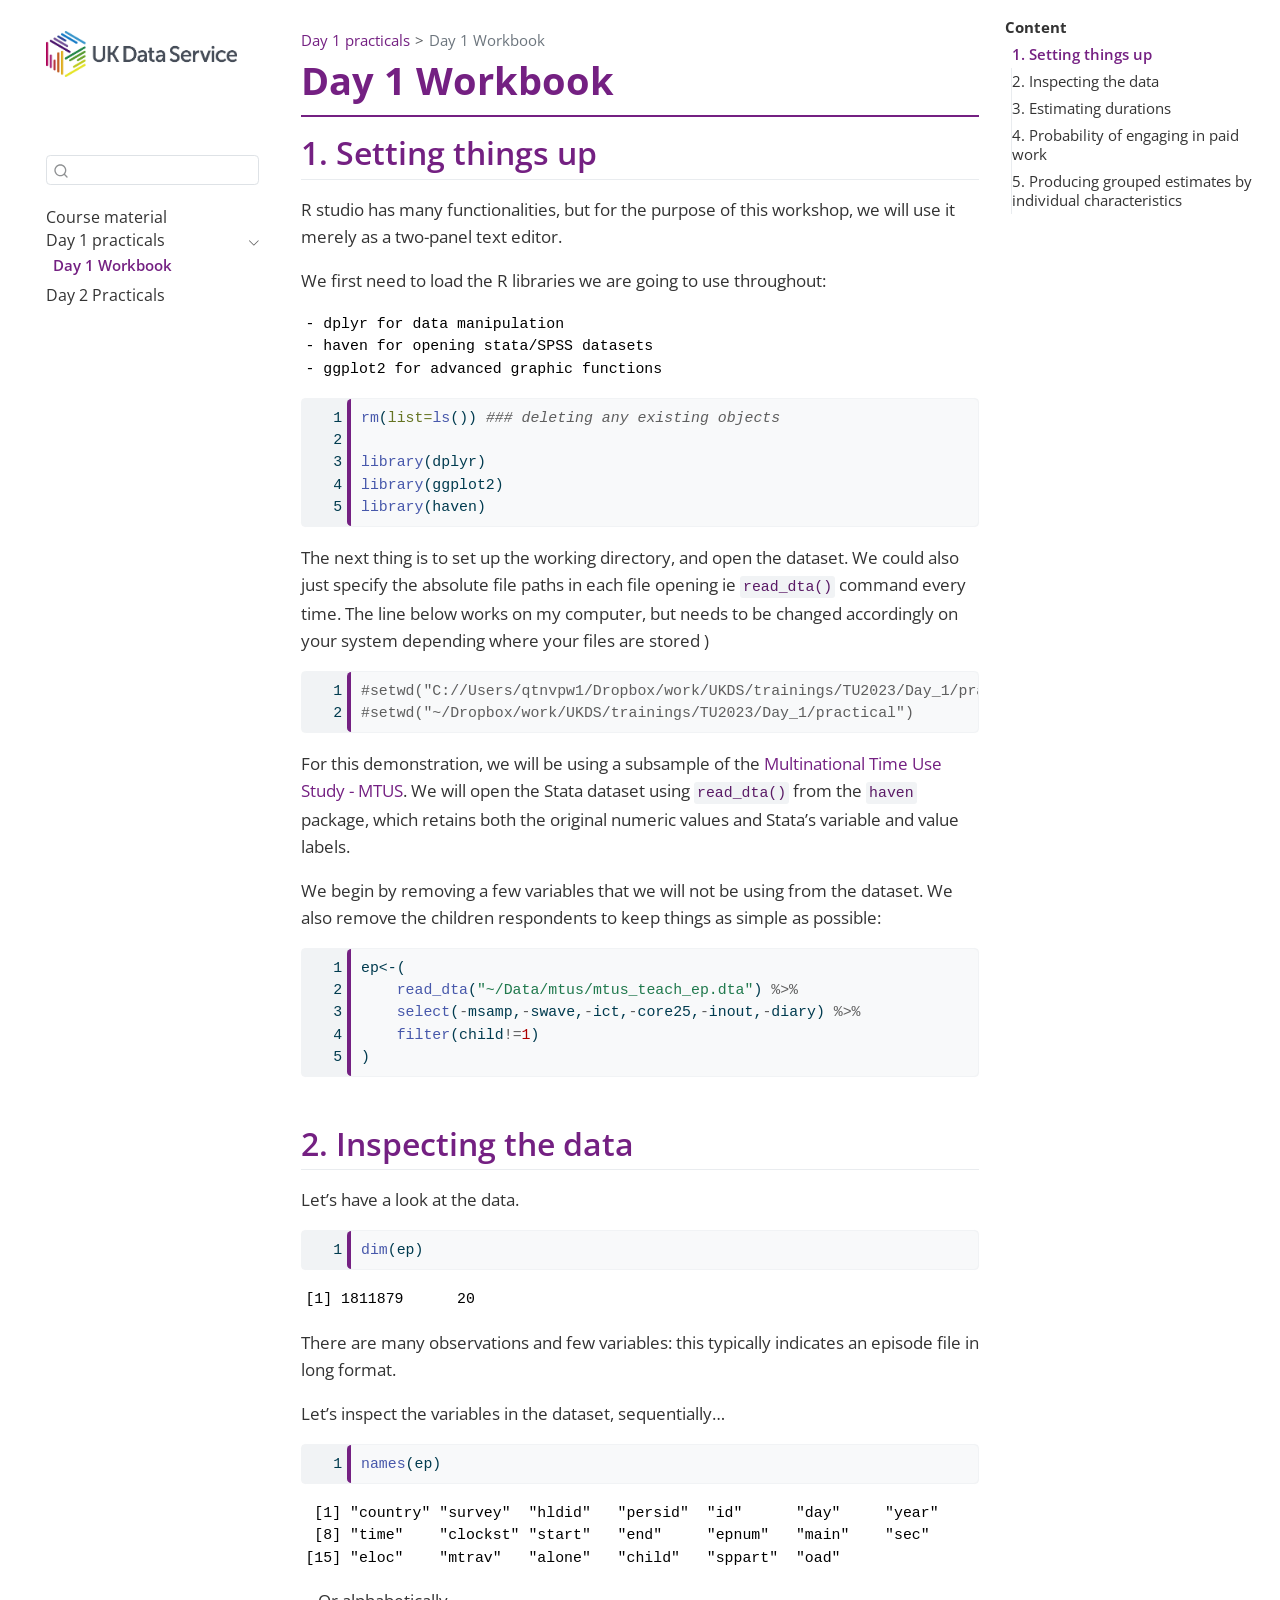
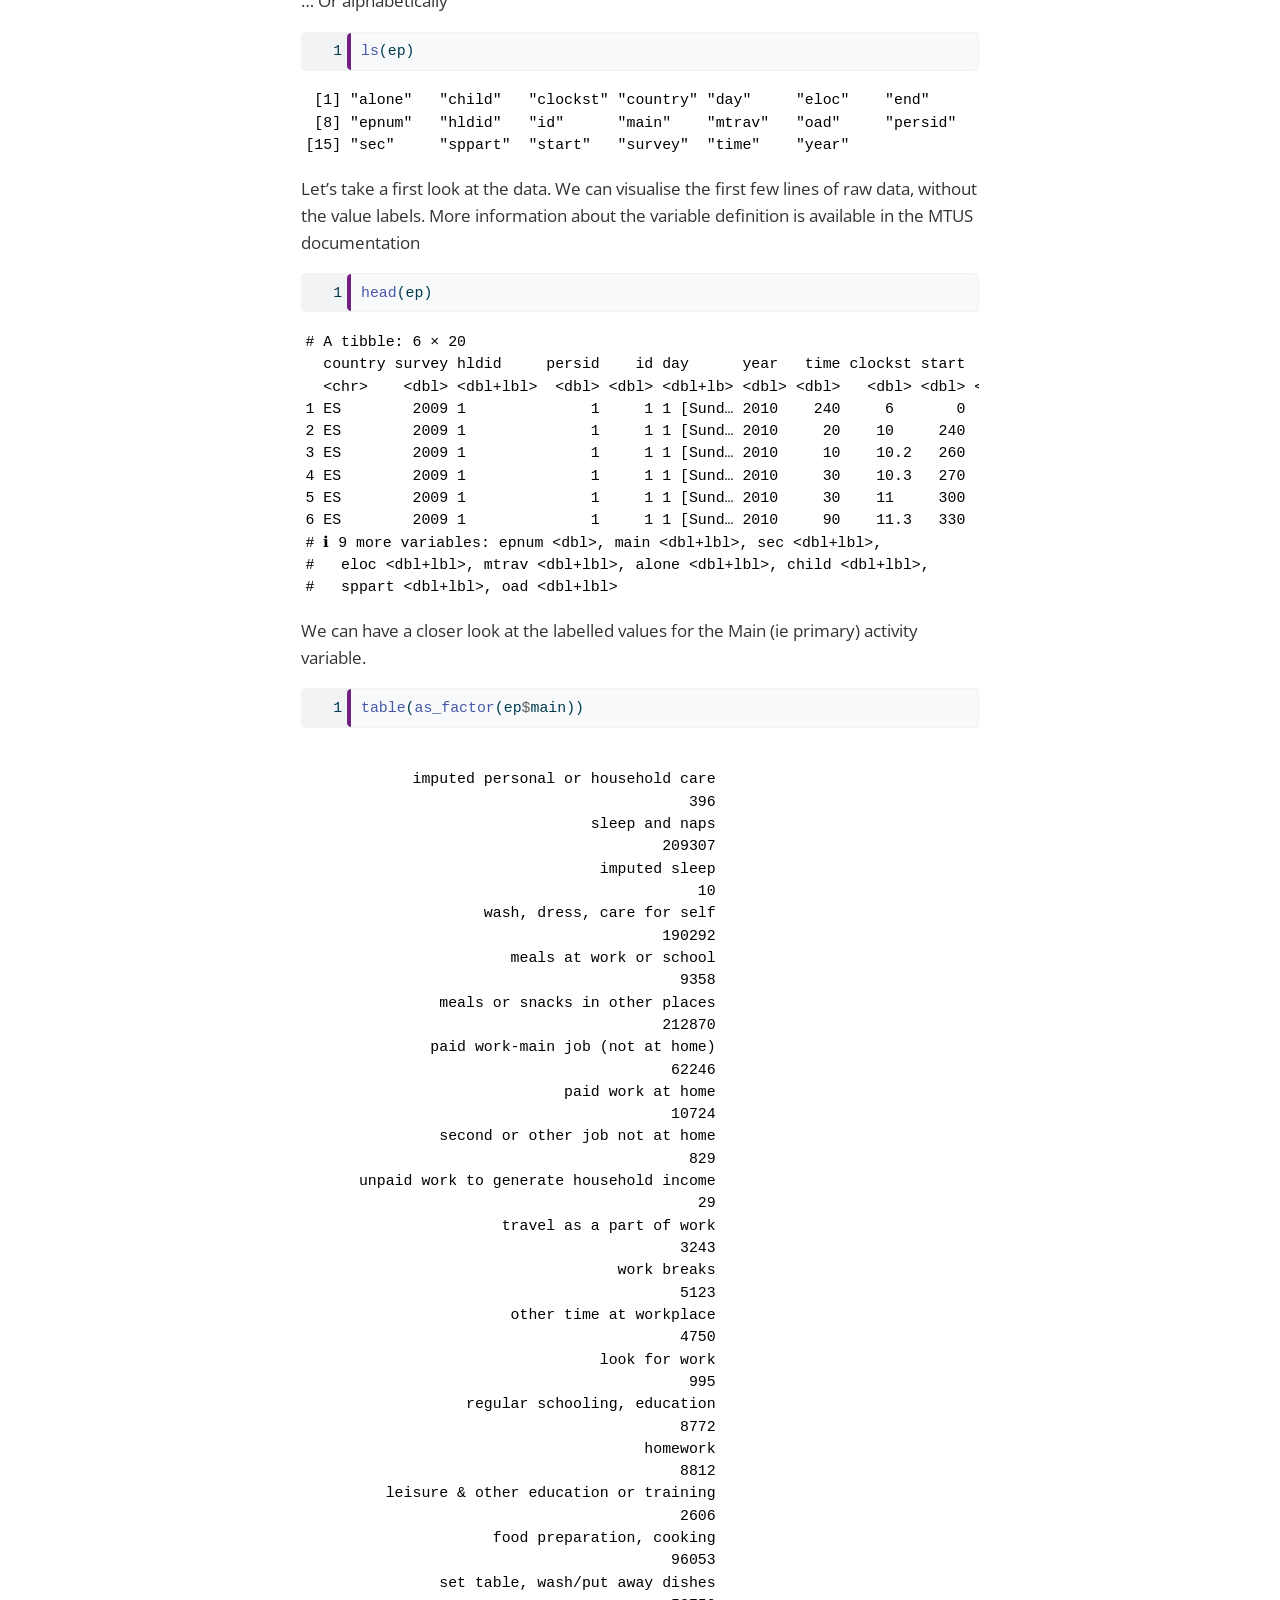
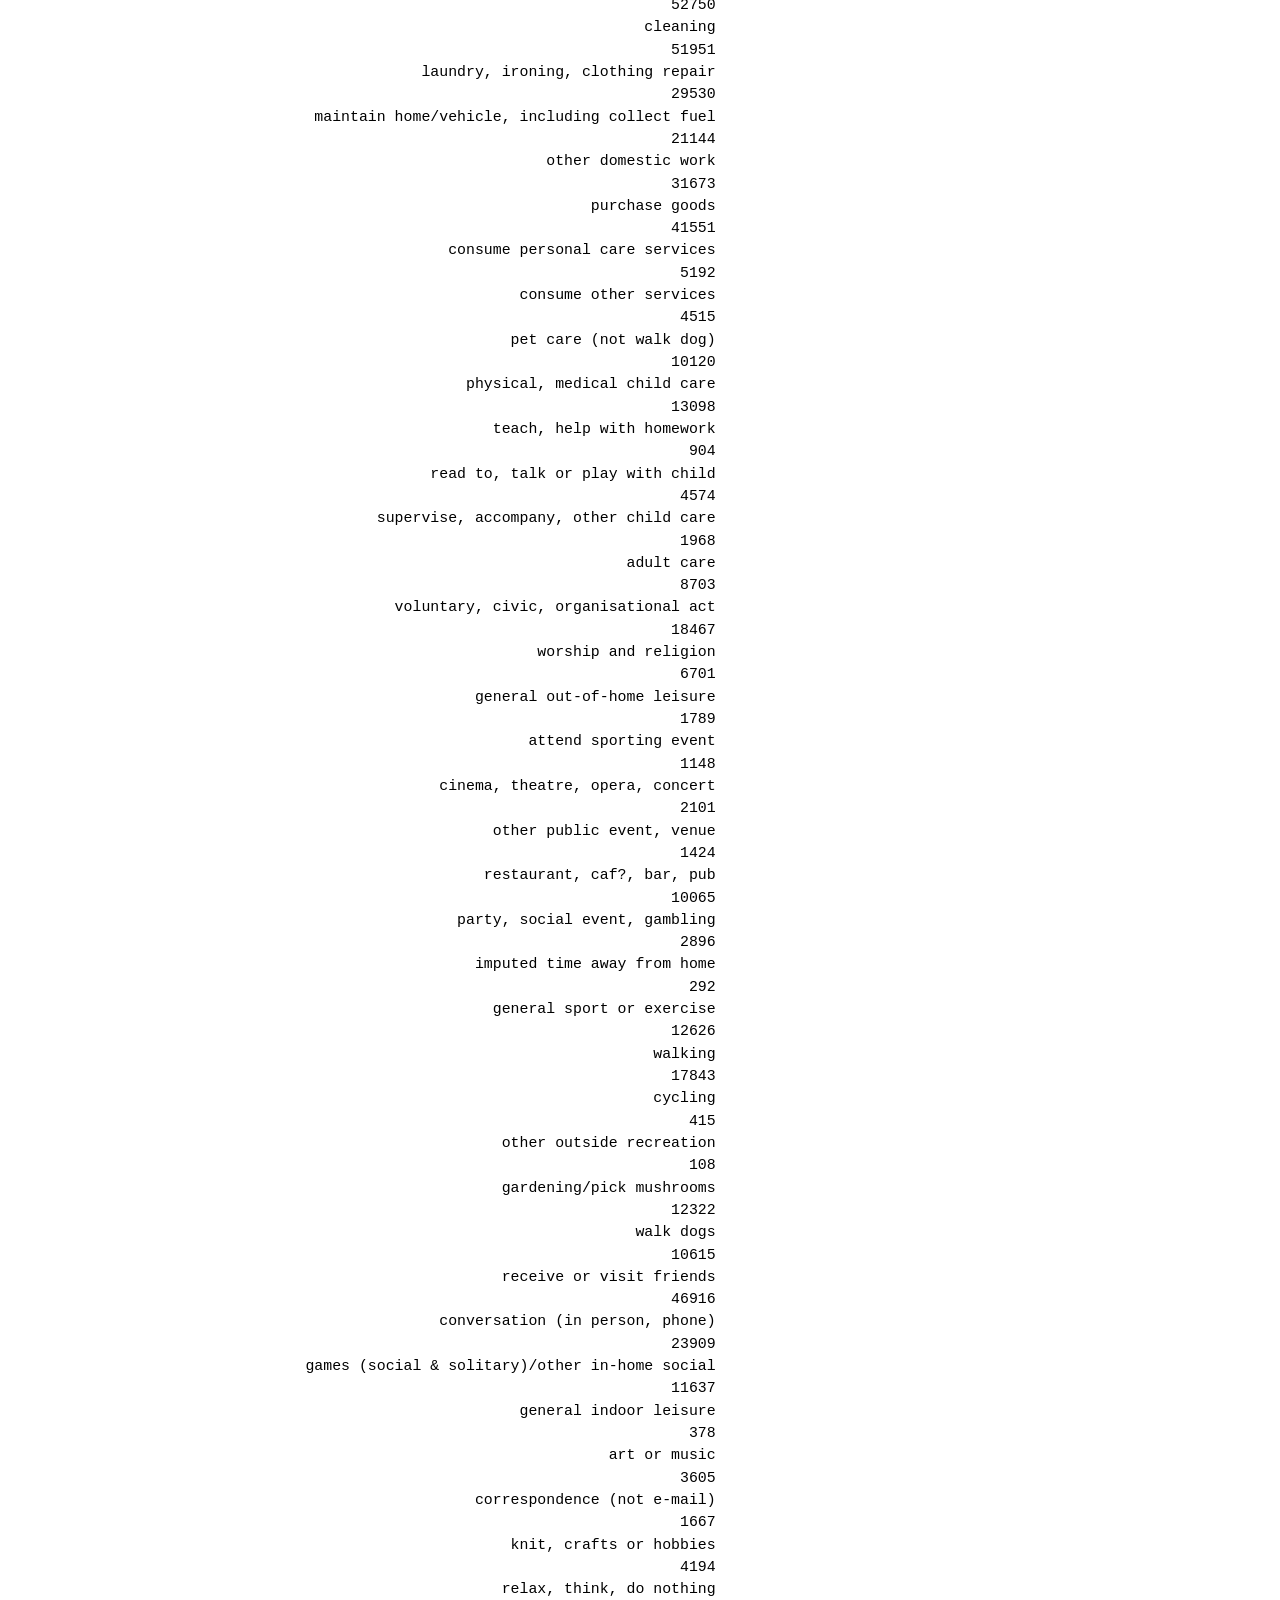
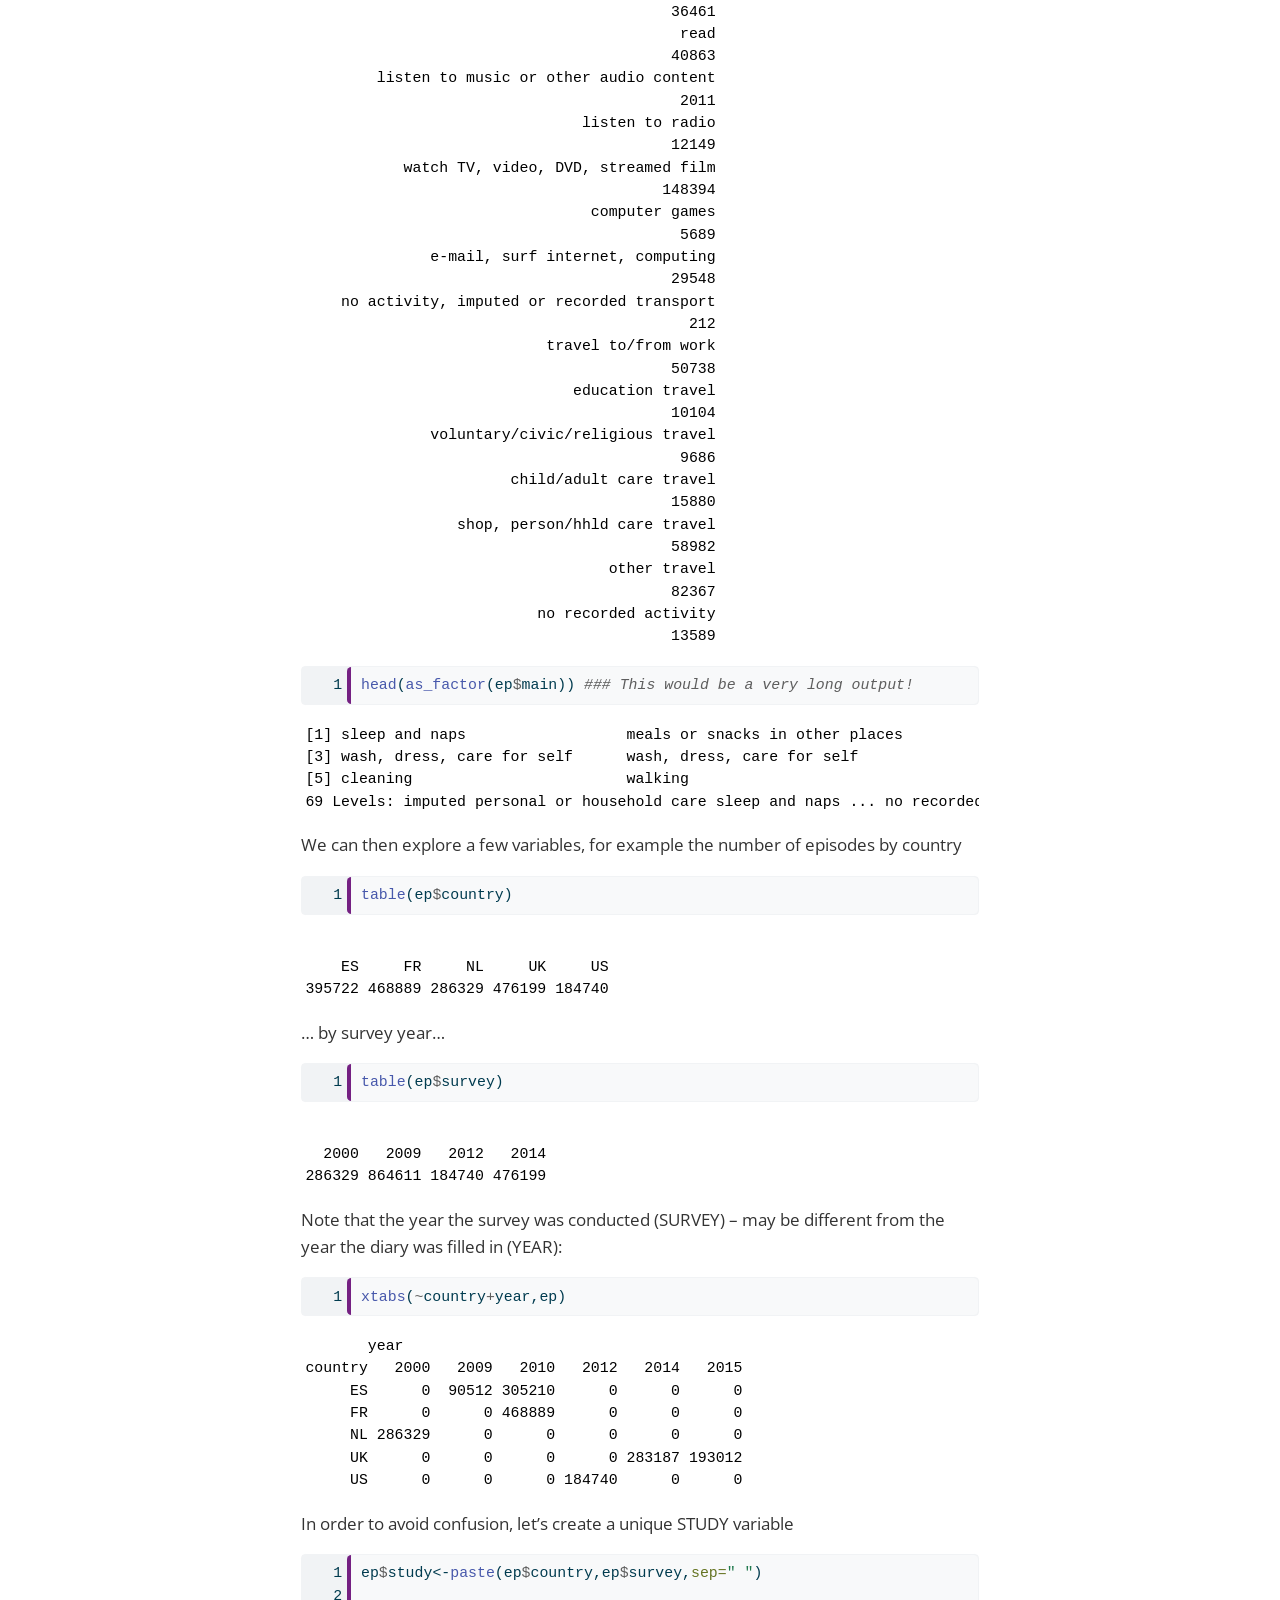
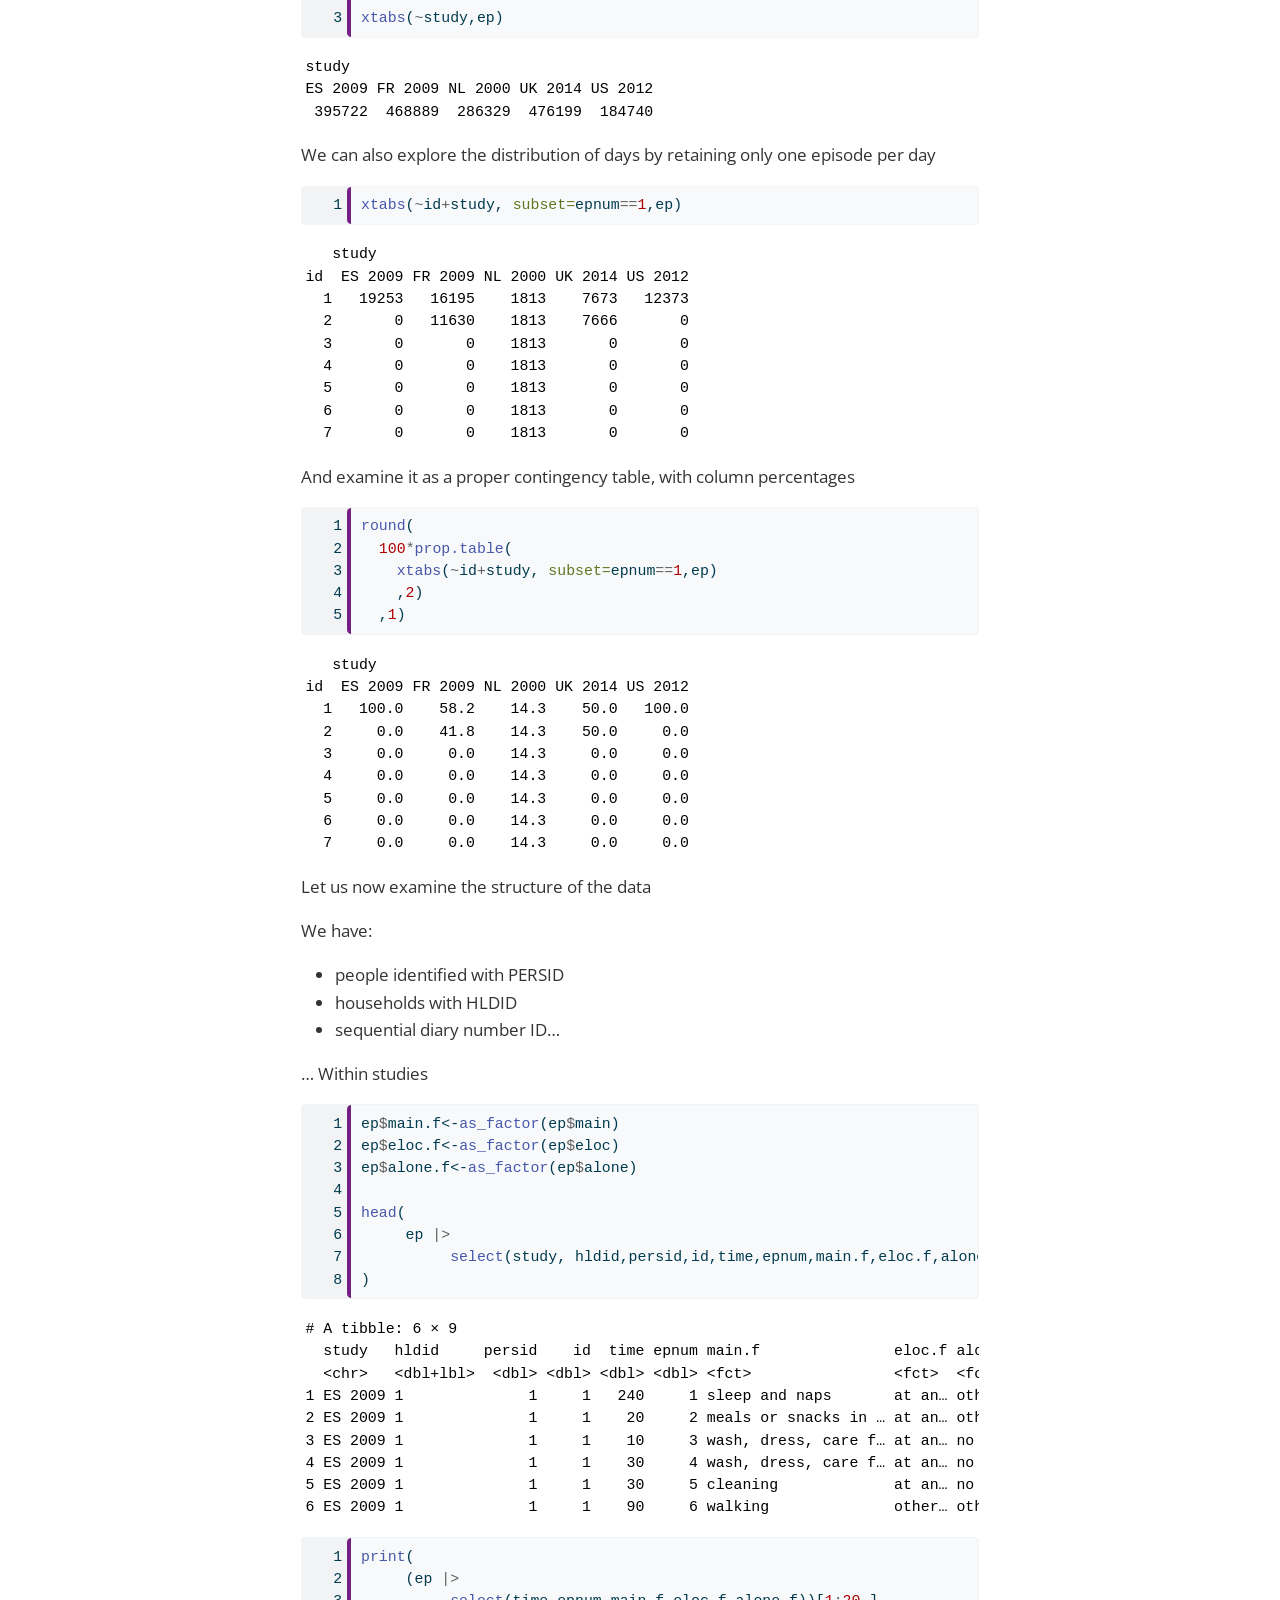
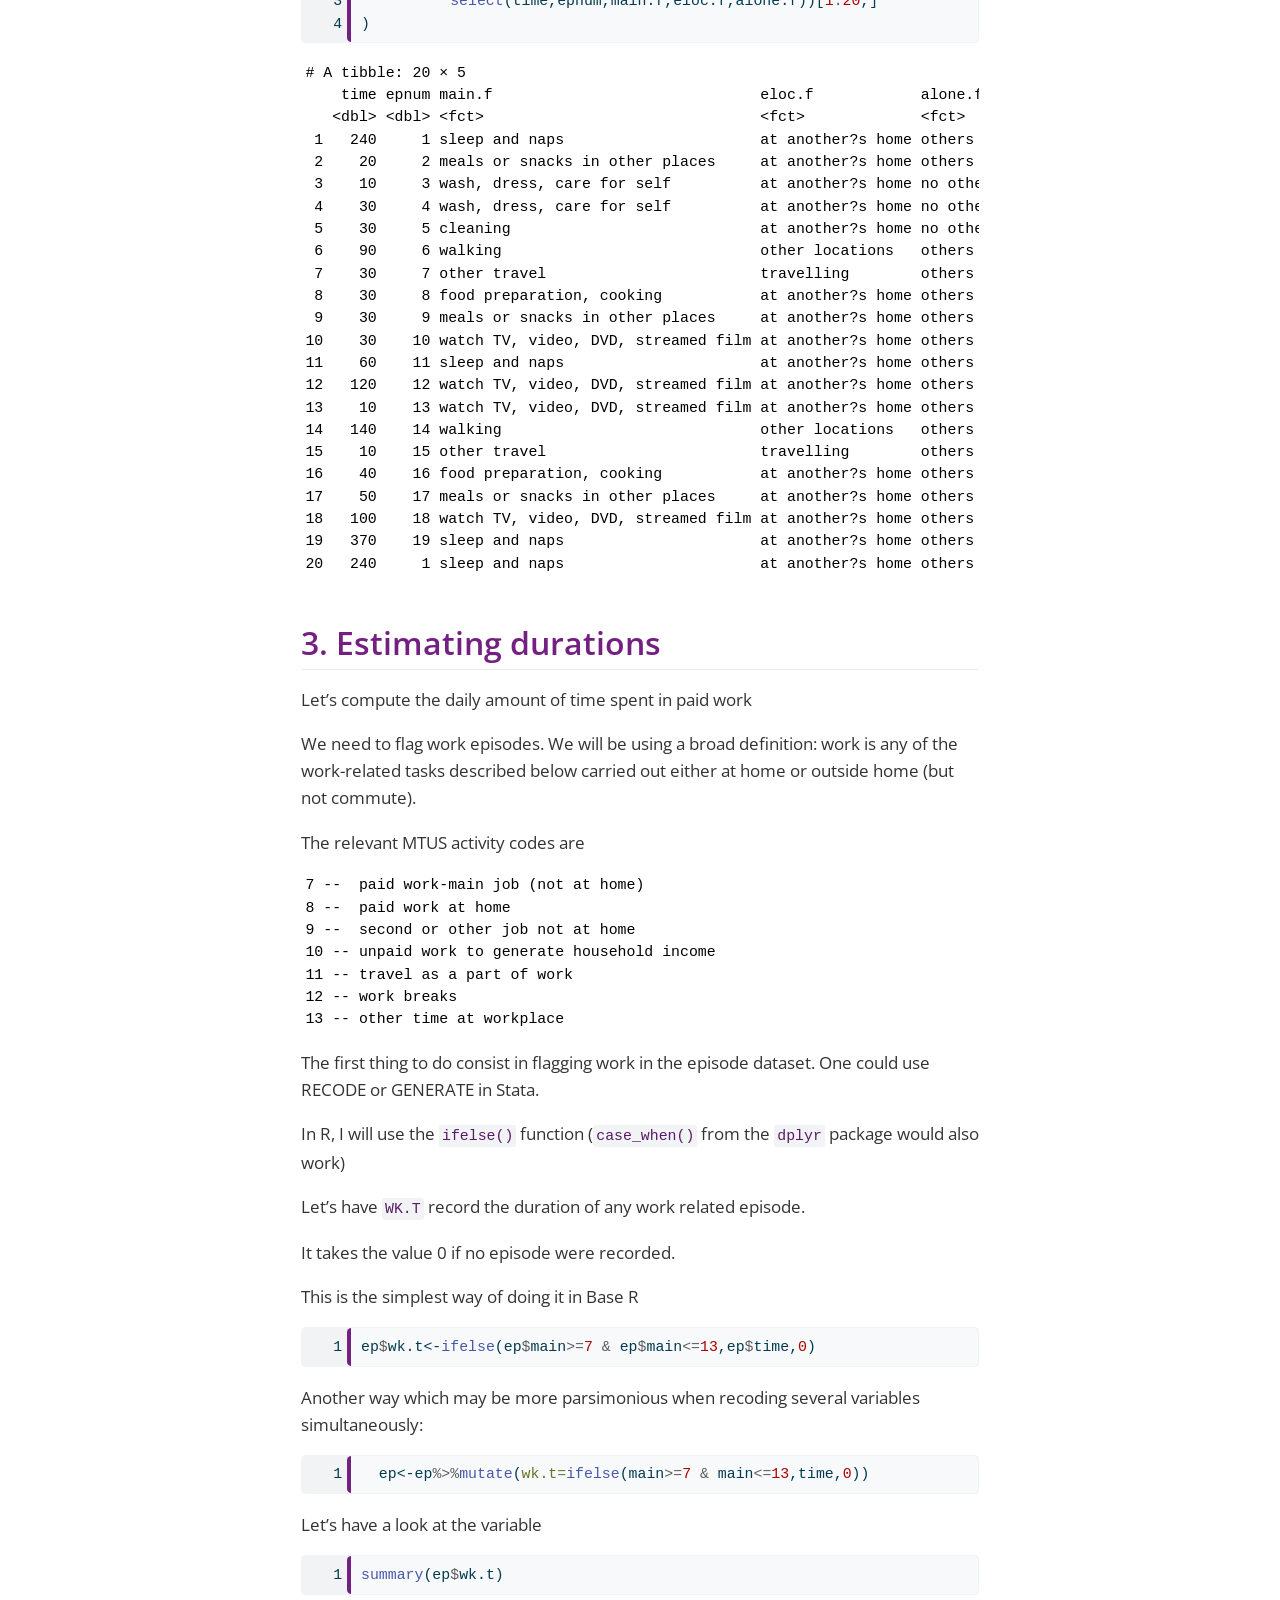
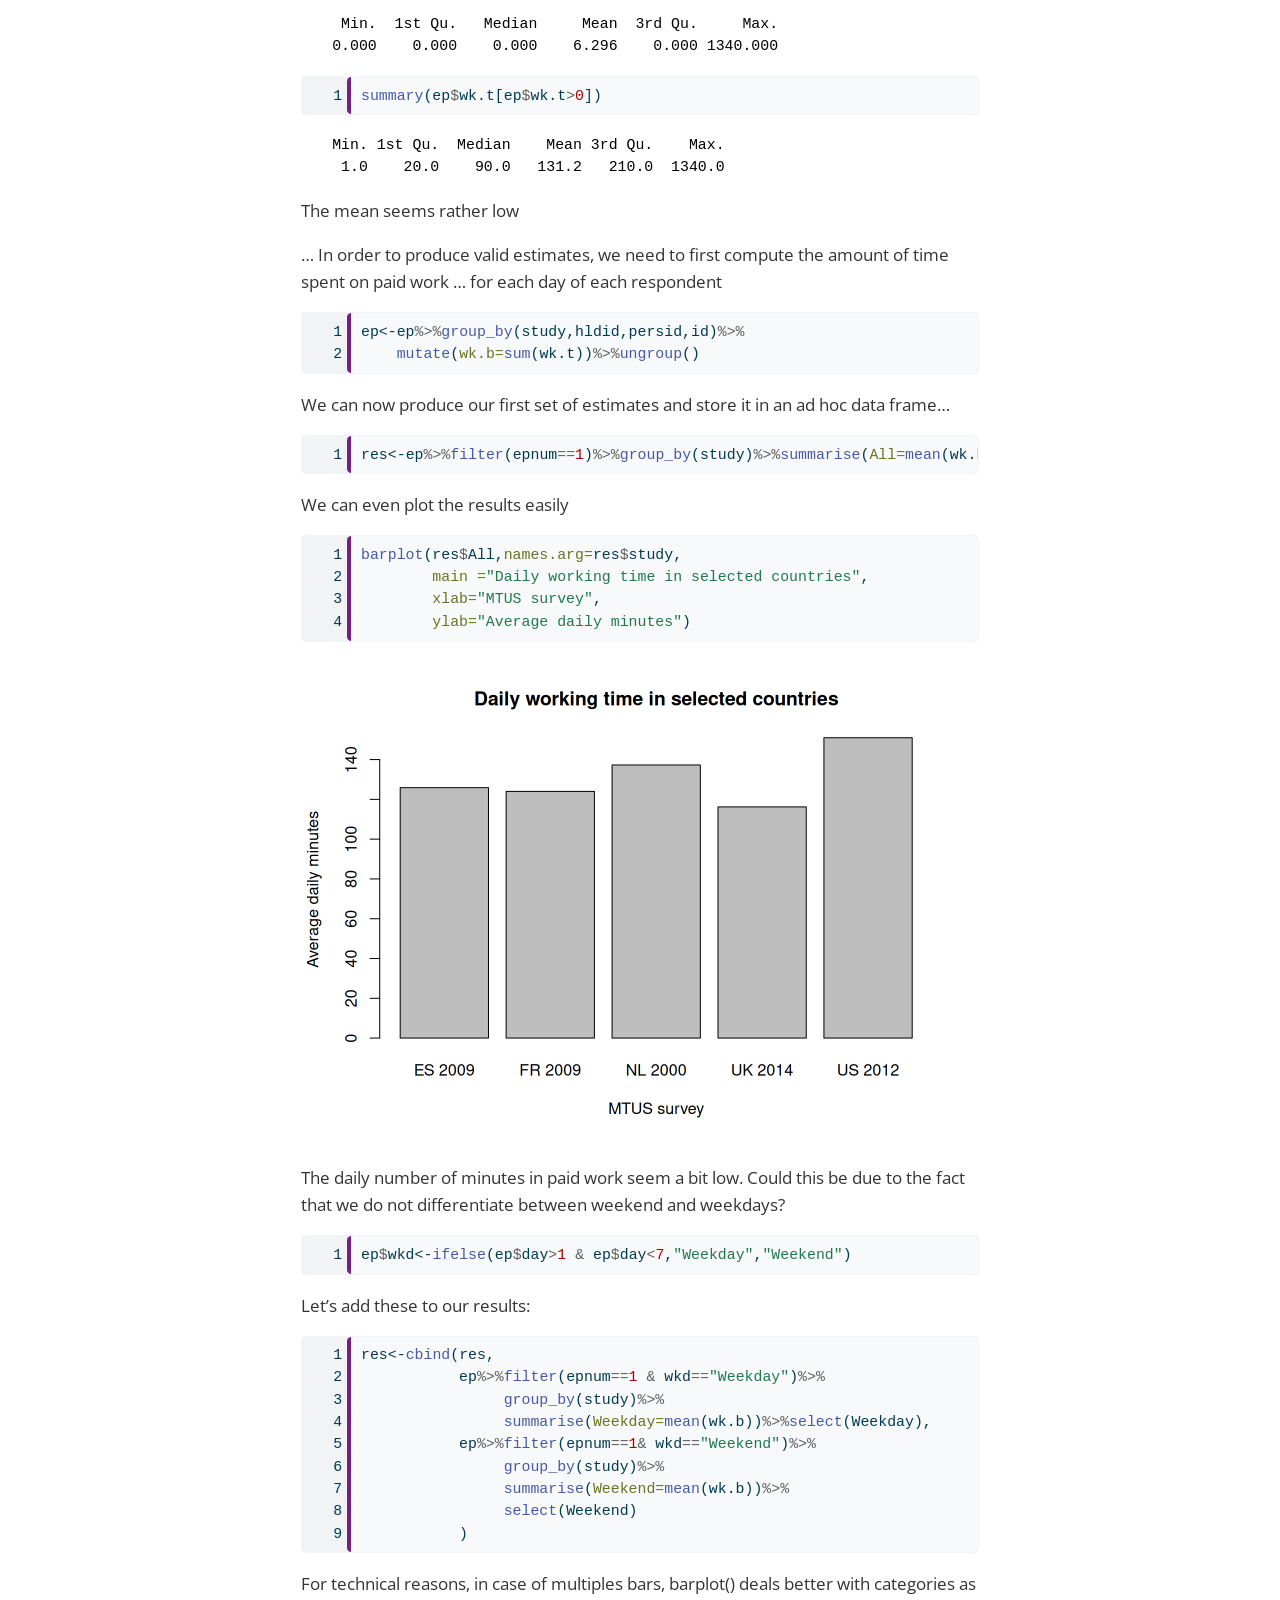
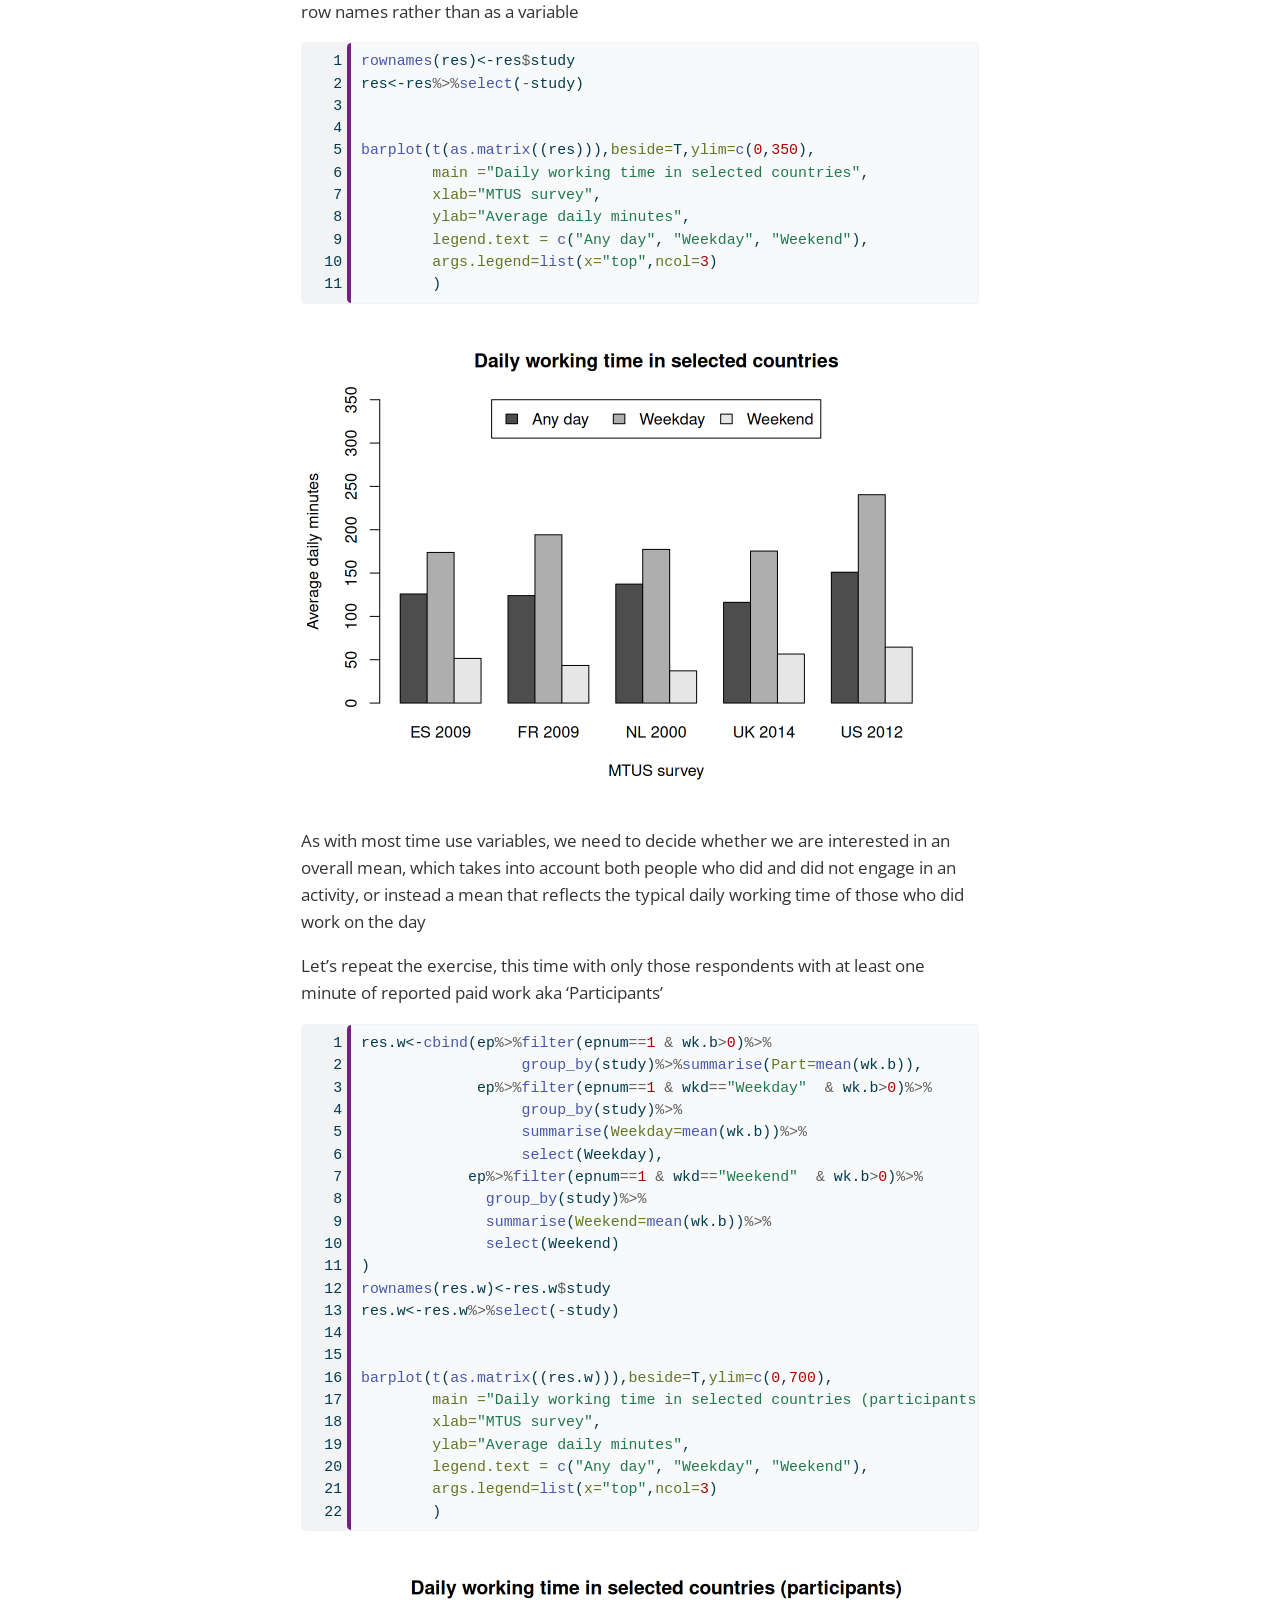
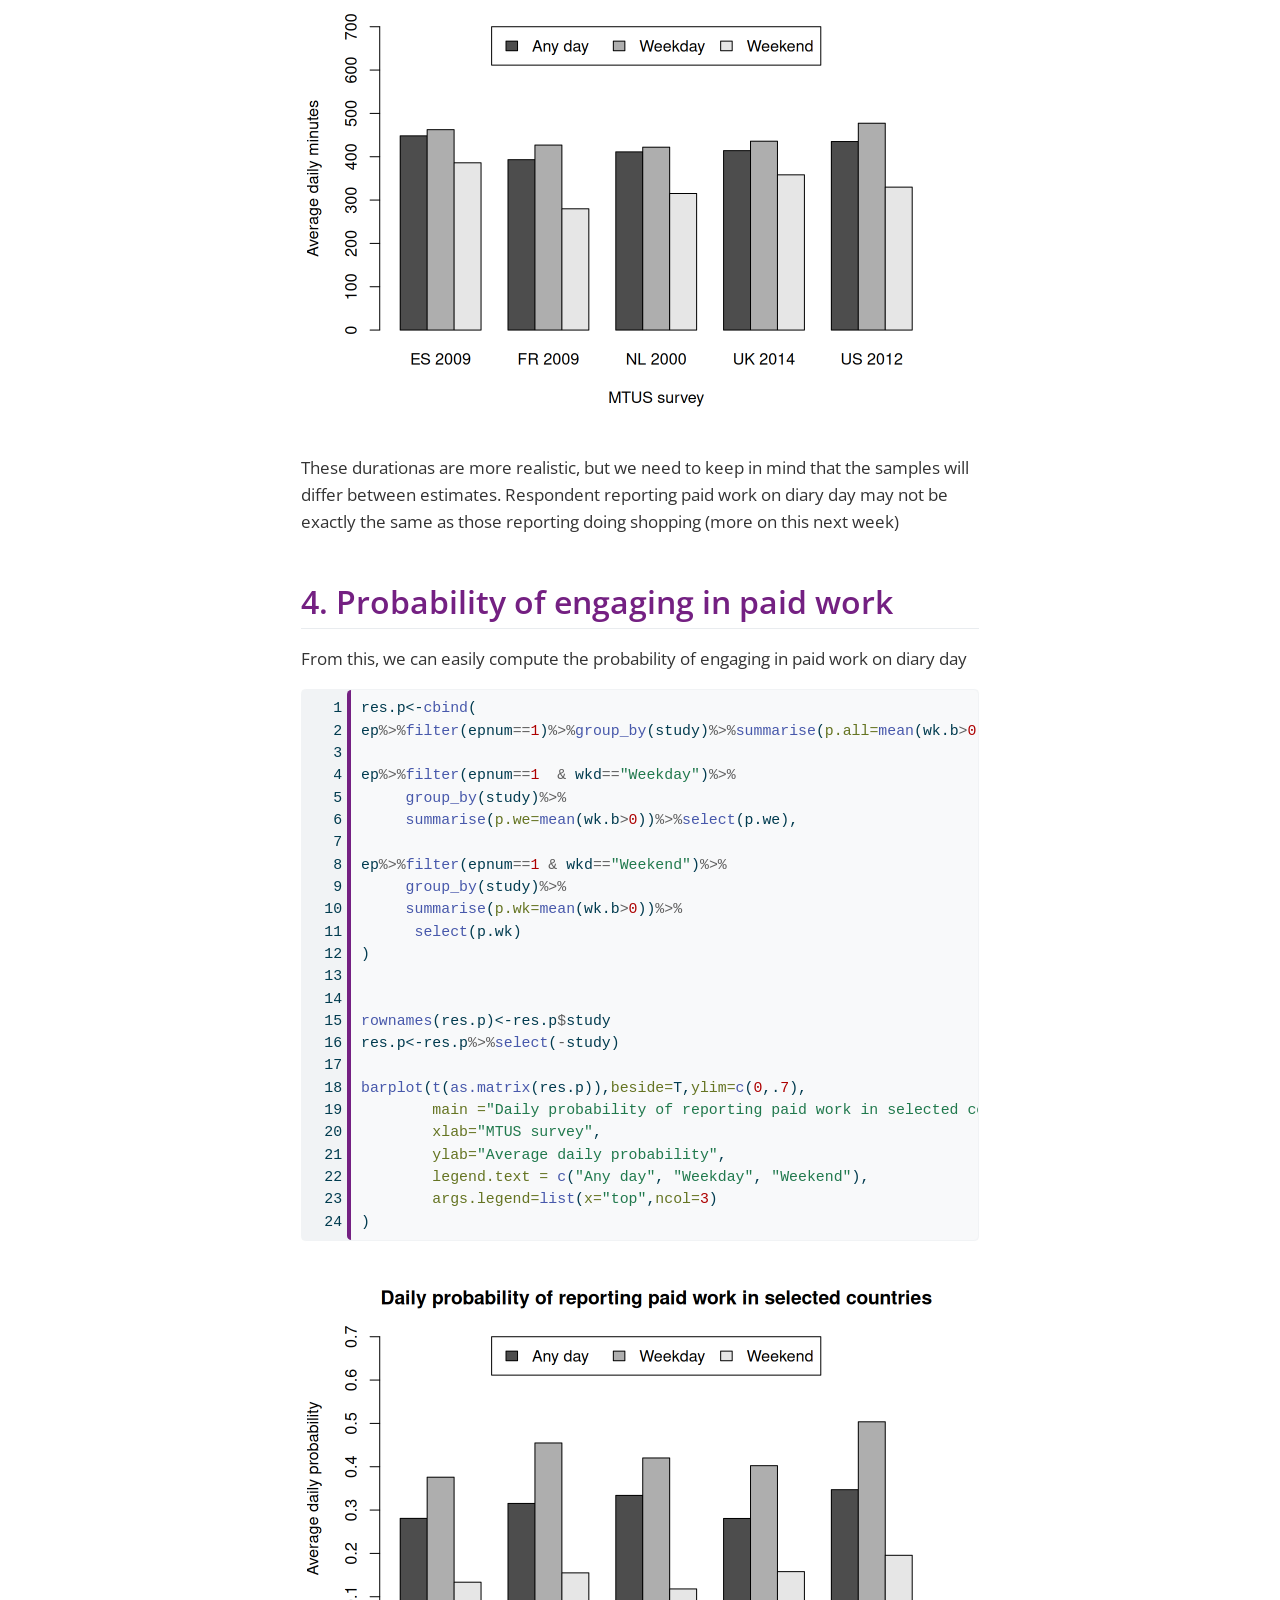
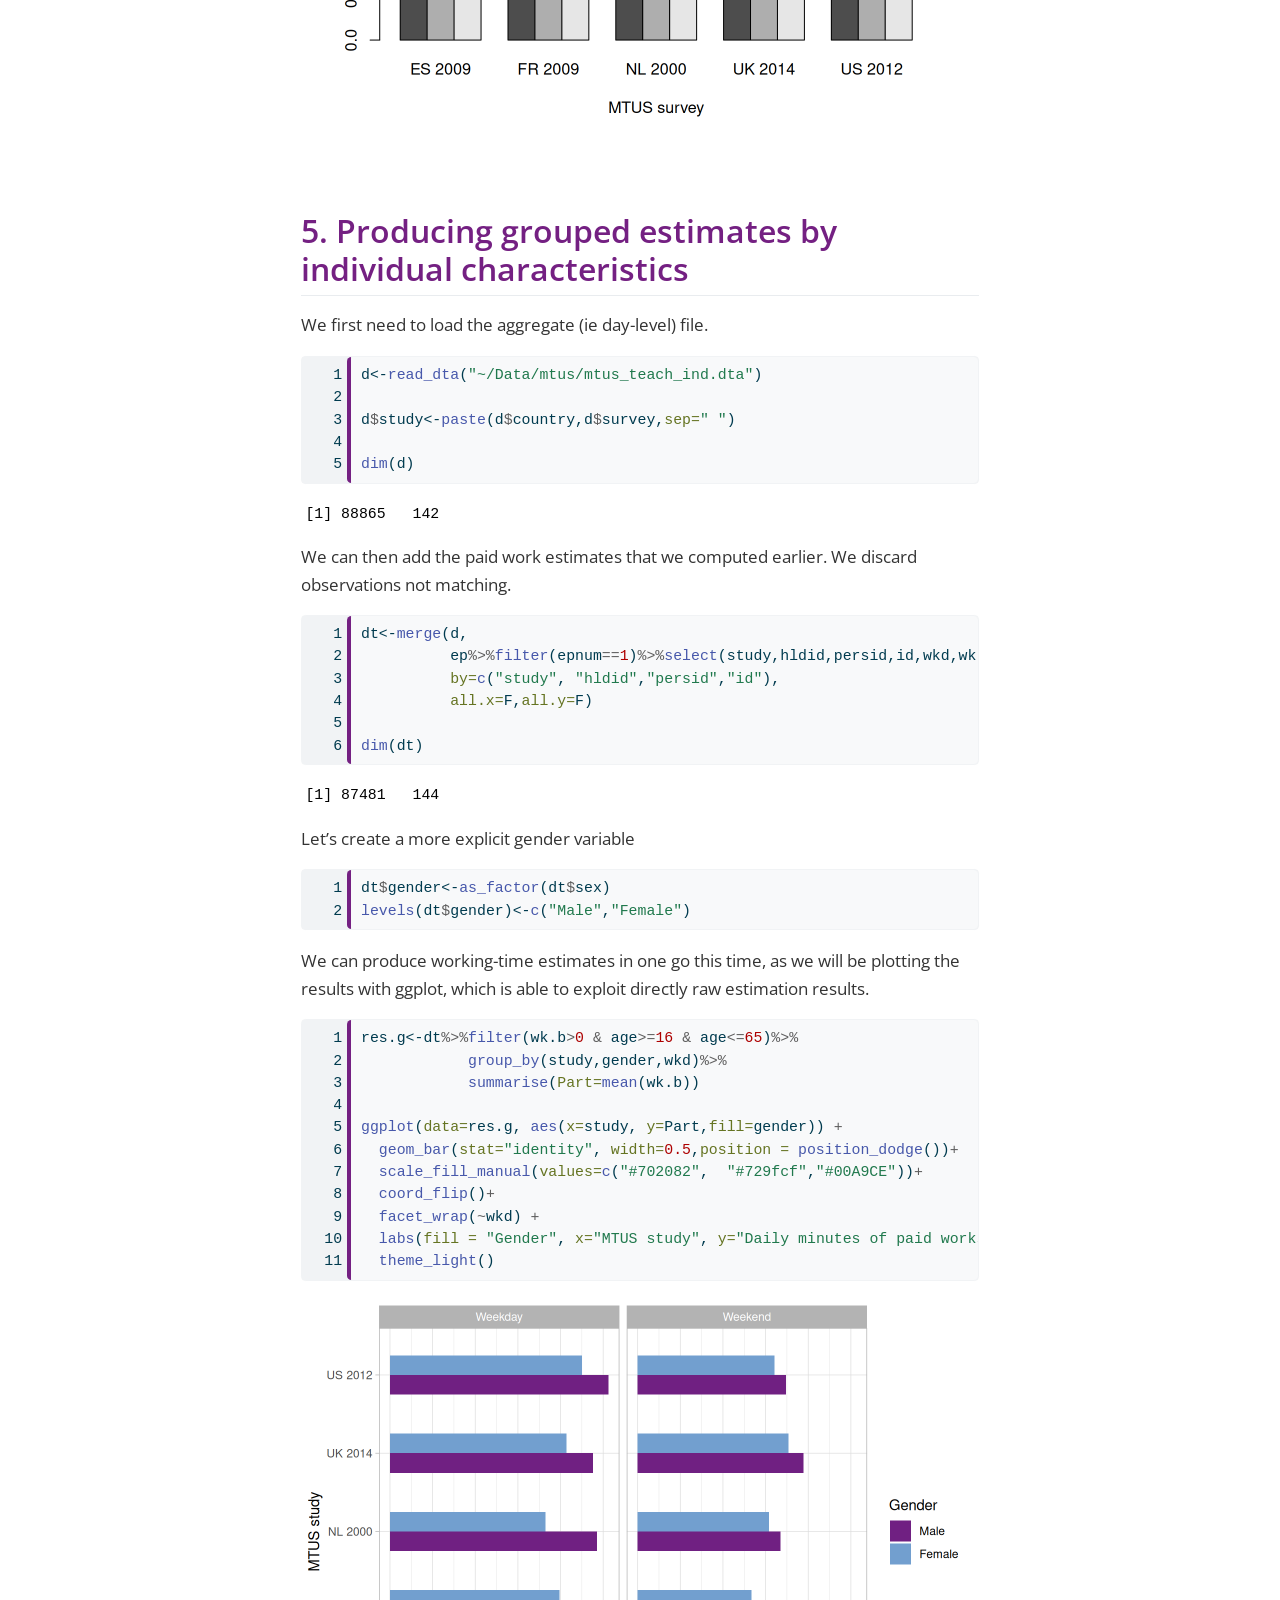
==== commit 3b446b5c: "Day 2" ====
--- a/docs/workbook_04.html
+++ b/docs/workbook_04.html
@@ -7,7 +7,7 @@
 <meta name="viewport" content="width=device-width, initial-scale=1.0, user-scalable=yes">
 
 
-<title>Workbook 1 – Introduction to  time diary data</title>
+<title>Day 1 Workbook – Introduction to  time diary data</title>
 <style>
 /* Default styles provided by pandoc.
 ** See https://pandoc.org/MANUAL.html#variables-for-html for config info.
@@ -121,7 +121,7 @@
       <button type="button" class="quarto-btn-toggle btn" data-bs-toggle="collapse" role="button" data-bs-target=".quarto-sidebar-collapse-item" aria-controls="quarto-sidebar" aria-expanded="false" aria-label="Toggle sidebar navigation" onclick="if (window.quartoToggleHeadroom) { window.quartoToggleHeadroom(); }">
         <i class="bi bi-layout-text-sidebar-reverse"></i>
       </button>
-        <nav class="quarto-page-breadcrumbs" aria-label="breadcrumb"><ol class="breadcrumb"><li class="breadcrumb-item"><a href="./workbook_04.html">Day 1</a></li><li class="breadcrumb-item"><a href="./workbook_04.html"><span class="chapter-title">Workbook 1</span></a></li></ol></nav>
+        <nav class="quarto-page-breadcrumbs" aria-label="breadcrumb"><ol class="breadcrumb"><li class="breadcrumb-item"><a href="./workbook_04.html">Day 1 practicals</a></li><li class="breadcrumb-item"><a href="./workbook_04.html"><span class="chapter-title">Day 1 Workbook</span></a></li></ol></nav>
         <a class="flex-grow-1" role="navigation" data-bs-toggle="collapse" data-bs-target=".quarto-sidebar-collapse-item" aria-controls="quarto-sidebar" aria-expanded="false" aria-label="Toggle sidebar navigation" onclick="if (window.quartoToggleHeadroom) { window.quartoToggleHeadroom(); }">      
         </a>
       <button type="button" class="btn quarto-search-button" aria-label="Search" onclick="window.quartoOpenSearch();">
@@ -142,7 +142,6 @@
     <div class="sidebar-title mb-0 py-0">
       <a href="./"></a> 
         <div class="sidebar-tools-main">
-    <a href="./TUS26_04.html" title="Slides" class="quarto-navigation-tool px-1" aria-label="Slides"><i class="bi bi-"></i></a>
     <a href="./Introduction-to--time-diary-data.pdf" title="Download PDF" class="quarto-navigation-tool px-1" aria-label="Download PDF"><i class="bi bi-file-pdf"></i></a>
 </div>
     </div>
@@ -156,13 +155,13 @@
     <ul class="list-unstyled mt-1">
         <li class="sidebar-item">
   <div class="sidebar-item-container"> 
-  <a href="./index.html" class="sidebar-item-text sidebar-link"><span class="chapter-title">Introduction to time diary data</span></a>
+  <a href="./index.html" class="sidebar-item-text sidebar-link"><span class="chapter-title">Course material</span></a>
   </div>
 </li>
         <li class="sidebar-item sidebar-item-section">
       <div class="sidebar-item-container"> 
             <a class="sidebar-item-text sidebar-link text-start" data-bs-toggle="collapse" data-bs-target="#quarto-sidebar-section-1" role="navigation" aria-expanded="true">
- <span class="menu-text">Day 1</span></a>
+ <span class="menu-text">Day 1 practicals</span></a>
           <a class="sidebar-item-toggle text-start" data-bs-toggle="collapse" data-bs-target="#quarto-sidebar-section-1" role="navigation" aria-expanded="true" aria-label="Toggle section">
             <i class="bi bi-chevron-right ms-2"></i>
           </a> 
@@ -170,7 +169,7 @@
       <ul id="quarto-sidebar-section-1" class="collapse list-unstyled sidebar-section depth1 show">  
           <li class="sidebar-item">
   <div class="sidebar-item-container"> 
-  <a href="./workbook_04.html" class="sidebar-item-text sidebar-link active"><span class="chapter-title">Workbook 1</span></a>
+  <a href="./workbook_04.html" class="sidebar-item-text sidebar-link active"><span class="chapter-title">Day 1 Workbook</span></a>
   </div>
 </li>
       </ul>
@@ -200,9 +199,9 @@
 <!-- main -->
 <main class="content column-body" id="quarto-document-content">
 
-<header id="title-block-header" class="quarto-title-block default"><nav class="quarto-page-breadcrumbs quarto-title-breadcrumbs d-none d-lg-block" aria-label="breadcrumb"><ol class="breadcrumb"><li class="breadcrumb-item"><a href="./workbook_04.html">Day 1</a></li><li class="breadcrumb-item"><a href="./workbook_04.html"><span class="chapter-title">Workbook 1</span></a></li></ol></nav>
+<header id="title-block-header" class="quarto-title-block default"><nav class="quarto-page-breadcrumbs quarto-title-breadcrumbs d-none d-lg-block" aria-label="breadcrumb"><ol class="breadcrumb"><li class="breadcrumb-item"><a href="./workbook_04.html">Day 1 practicals</a></li><li class="breadcrumb-item"><a href="./workbook_04.html"><span class="chapter-title">Day 1 Workbook</span></a></li></ol></nav>
 <div class="quarto-title">
-<h1 class="title"><span class="chapter-title">Workbook 1</span></h1>
+<h1 class="title"><span class="chapter-title">Day 1 Workbook</span></h1>
 </div>
 
 
@@ -221,8 +220,8 @@
 
 <section id="setting-things-up" class="level2">
 <h2 class="anchored" data-anchor-id="setting-things-up">1. Setting things up</h2>
-<p>R studio has many functionalities, but for the purpose of this workshop, we will keep it simple and use it merely as a two-windows text editor.</p>
-<p>We first need to load the R libraries we are going to need:</p>
+<p>R studio has many functionalities, but for the purpose of this workshop, we will use it merely as a two-panel text editor.</p>
+<p>We first need to load the R libraries we are going to use throughout:</p>
 <pre><code>- dplyr for data manipulation
 - haven for opening stata/SPSS datasets
 - ggplot2 for advanced graphic functions</code></pre>
@@ -1240,8 +1239,8 @@
   </script>
 <nav class="page-navigation column-body">
   <div class="nav-page nav-page-previous">
-      <a href="./index.html" class="pagination-link" aria-label="Introduction to time diary data">
-        <i class="bi bi-arrow-left-short"></i> <span class="nav-page-text"><span class="chapter-title">Introduction to time diary data</span></span>
+      <a href="./index.html" class="pagination-link" aria-label="Course material">
+        <i class="bi bi-arrow-left-short"></i> <span class="nav-page-text"><span class="chapter-title">Course material</span></span>
       </a>          
   </div>
   <div class="nav-page nav-page-next">
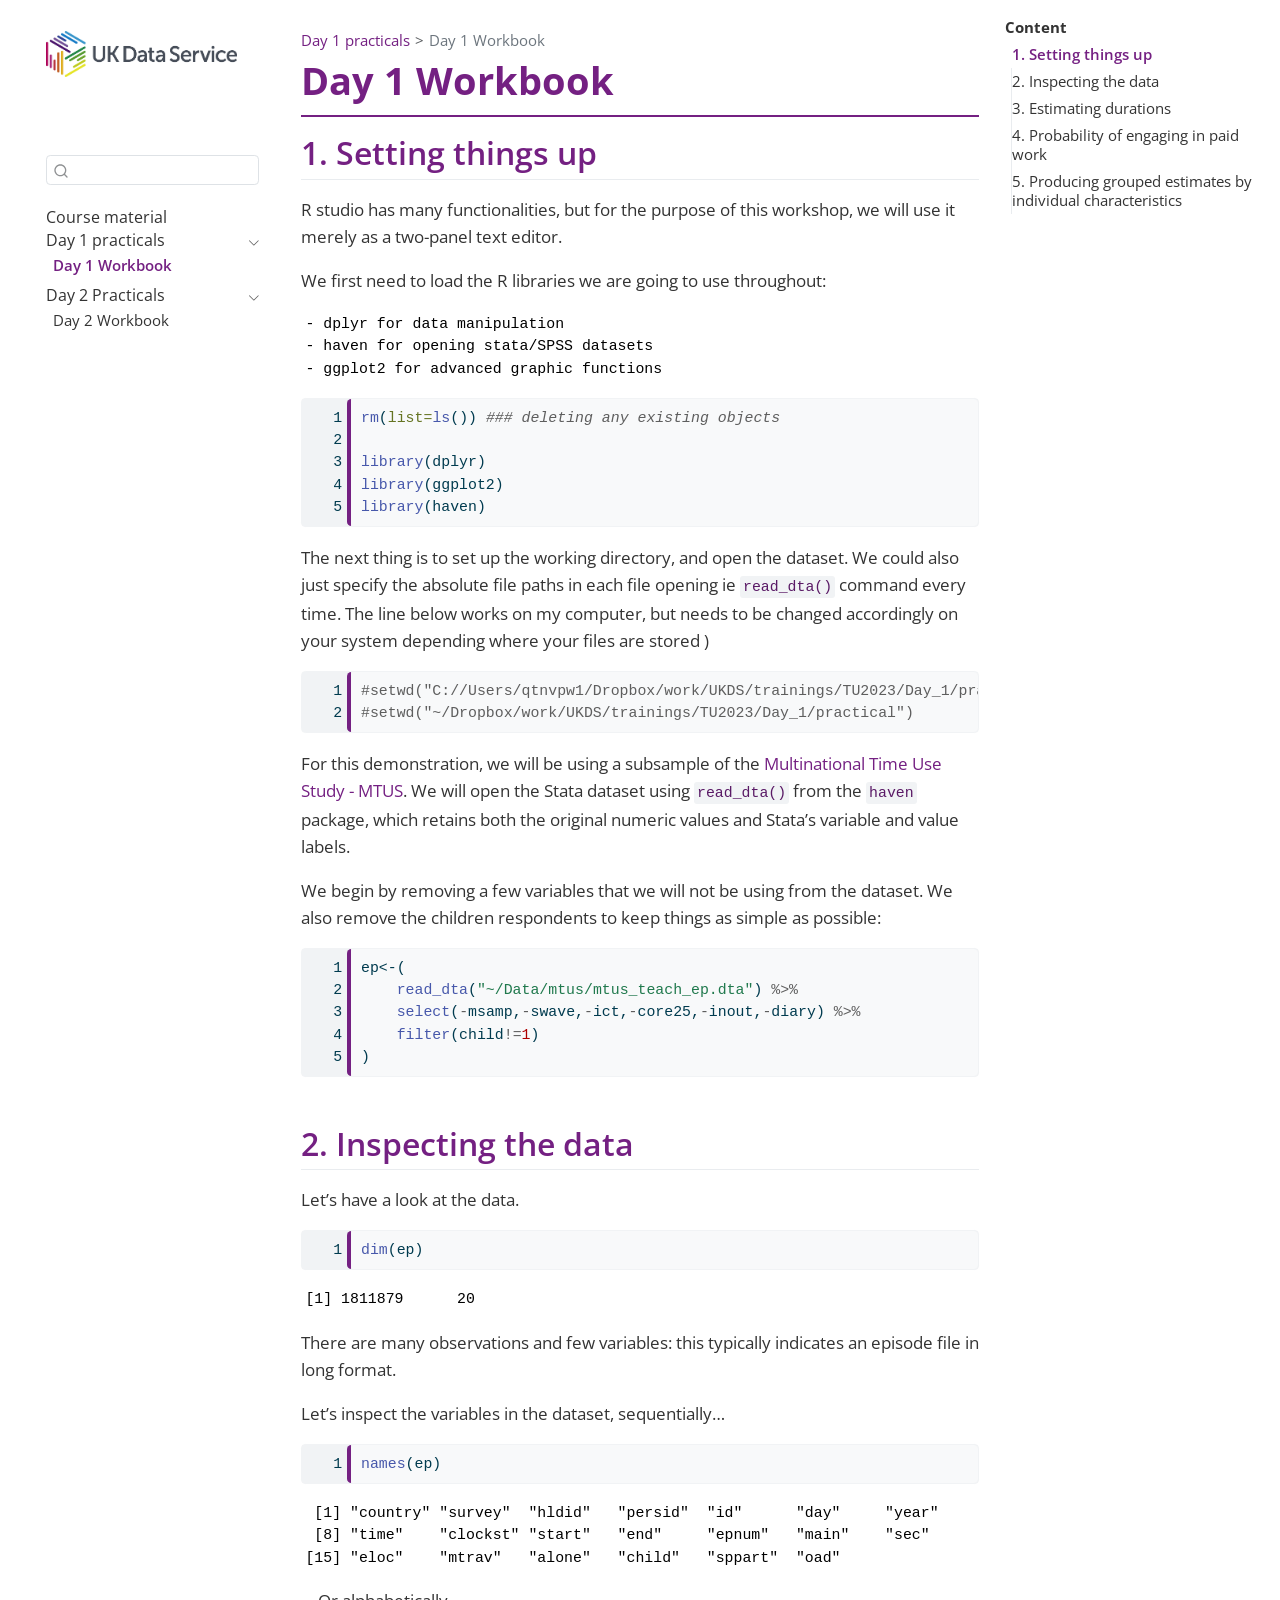
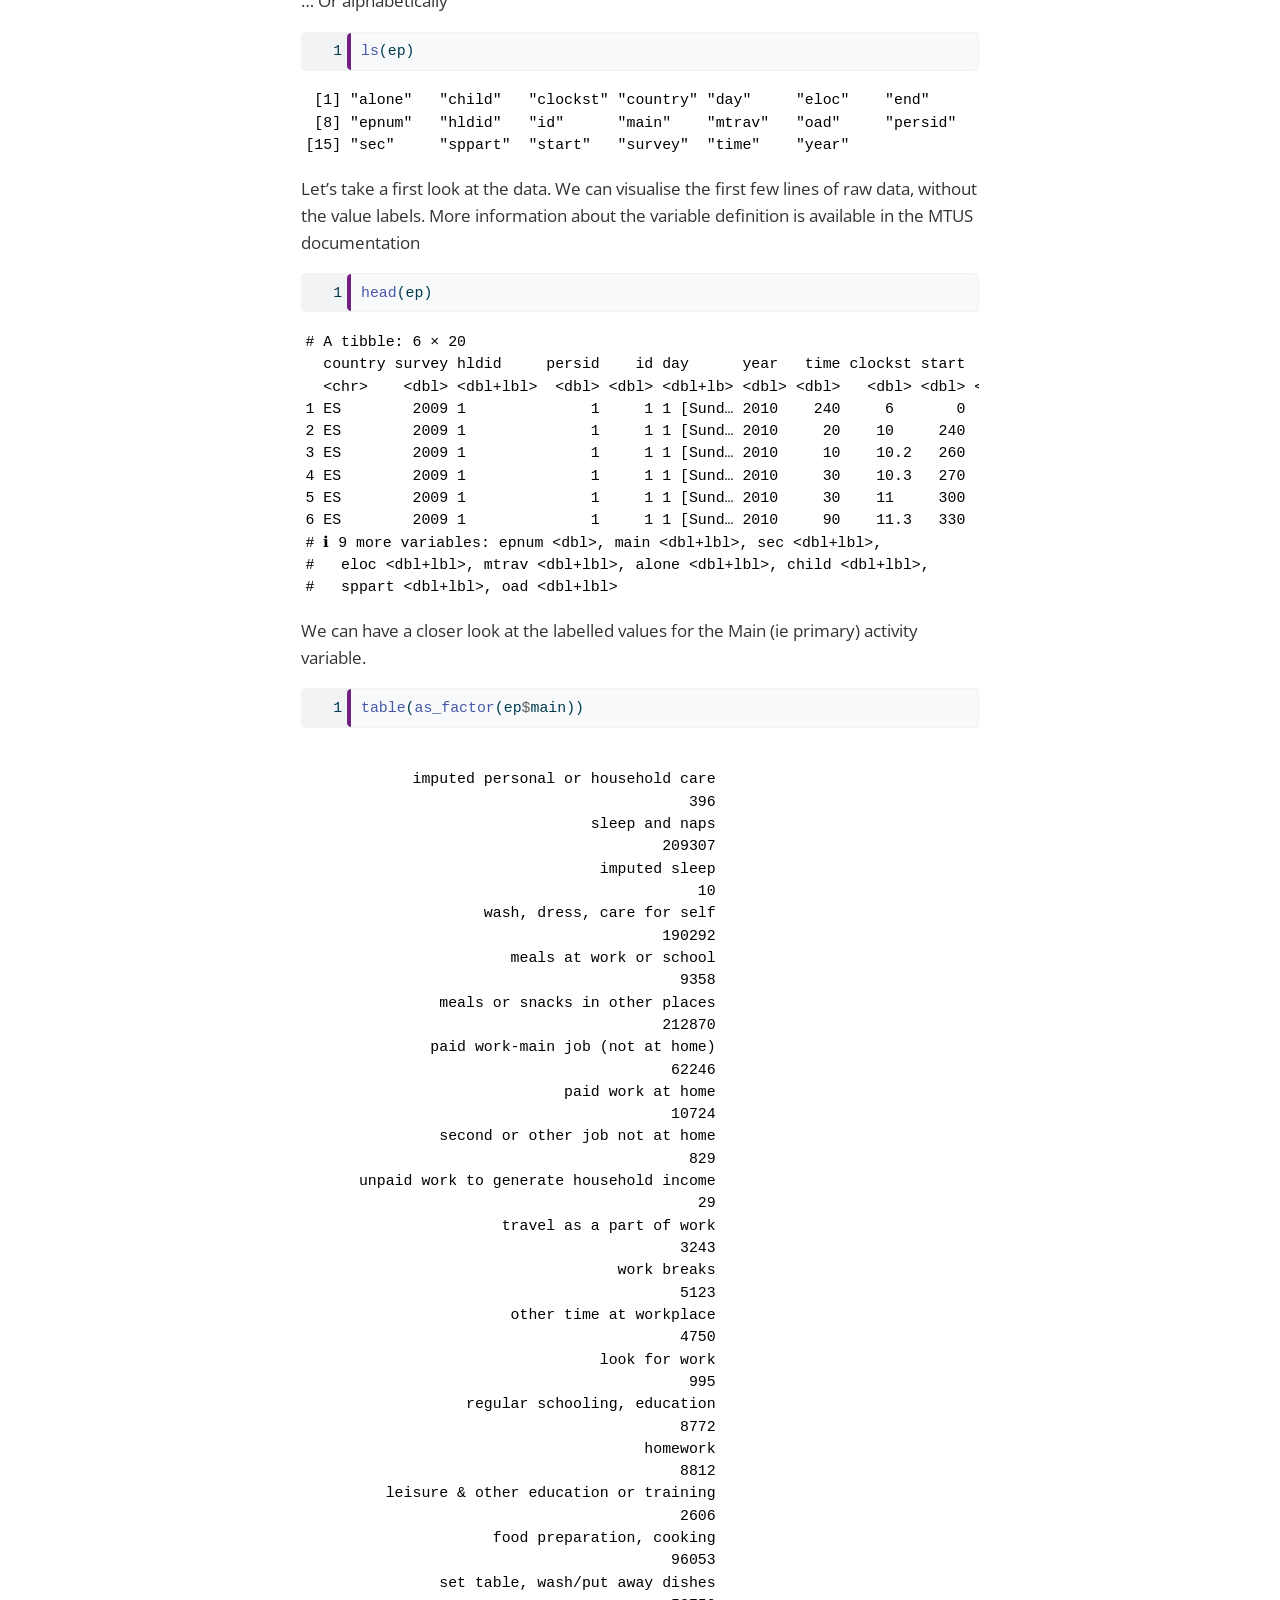
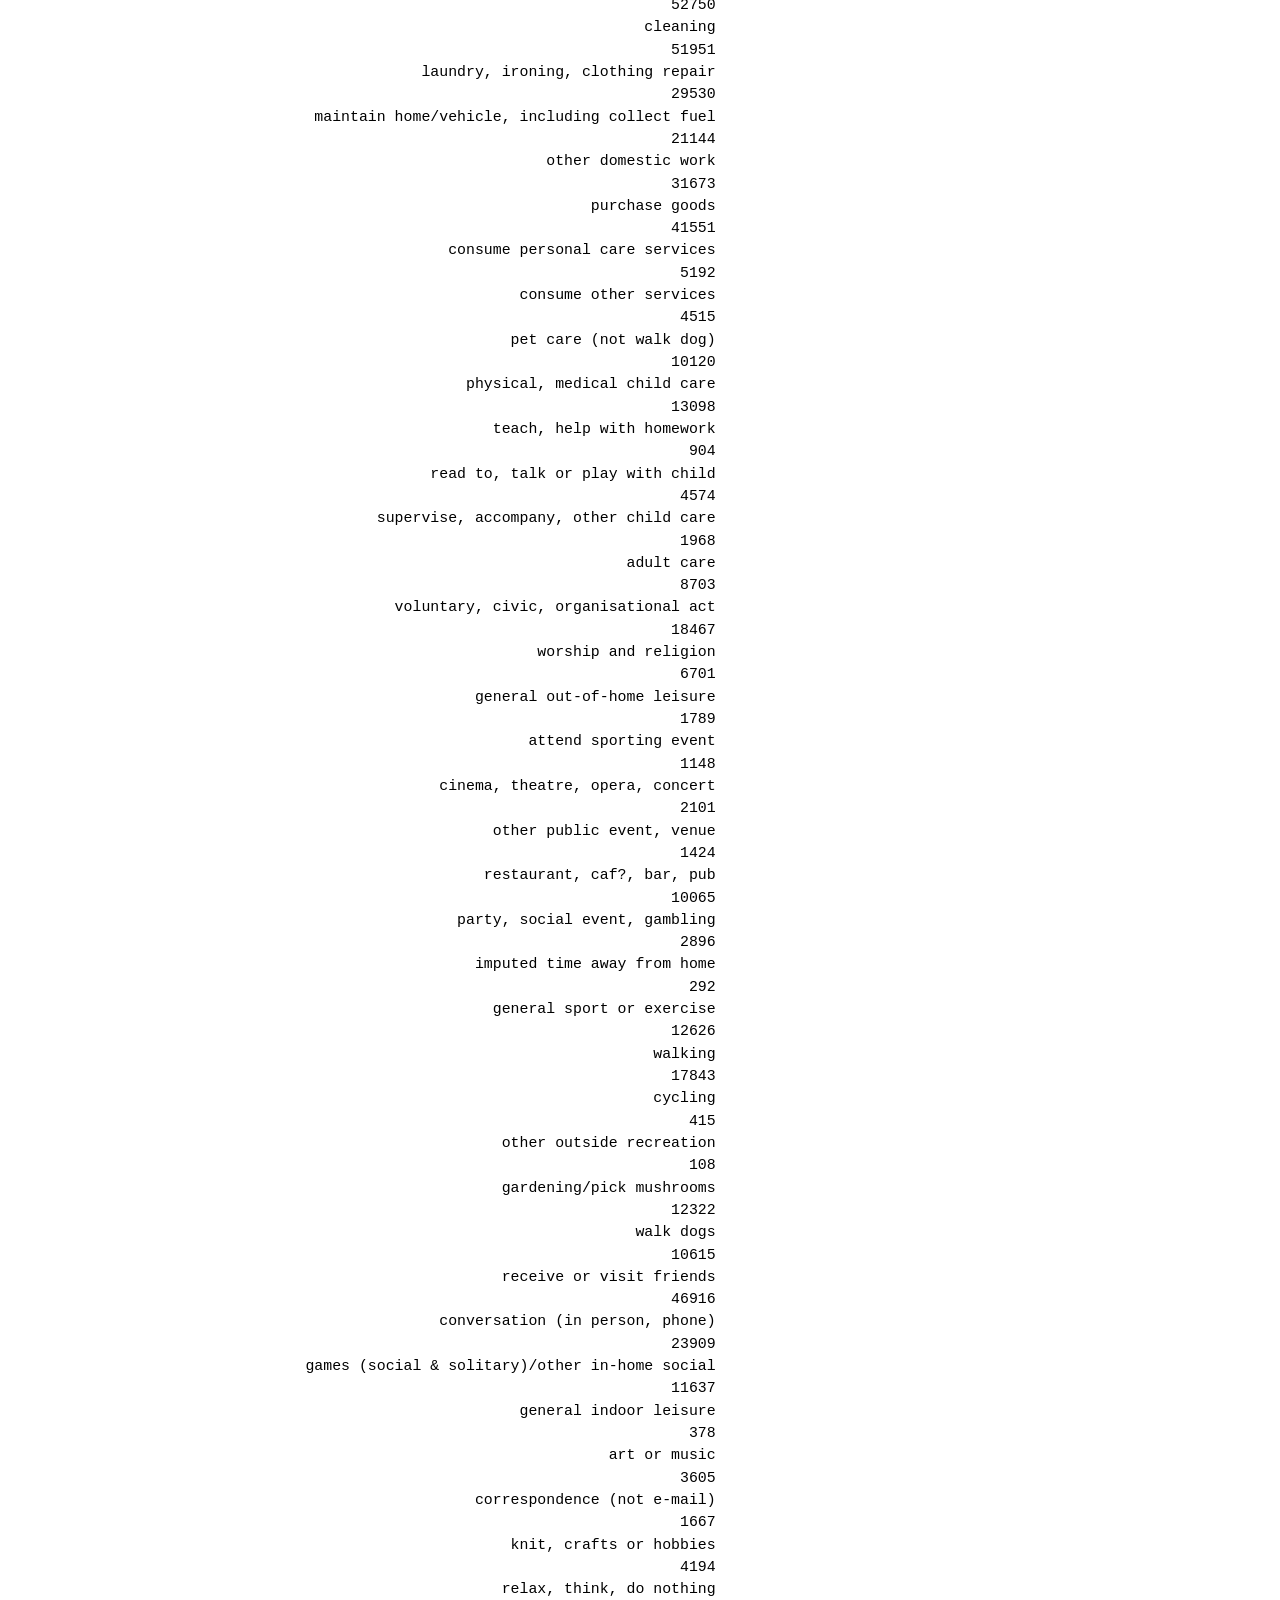
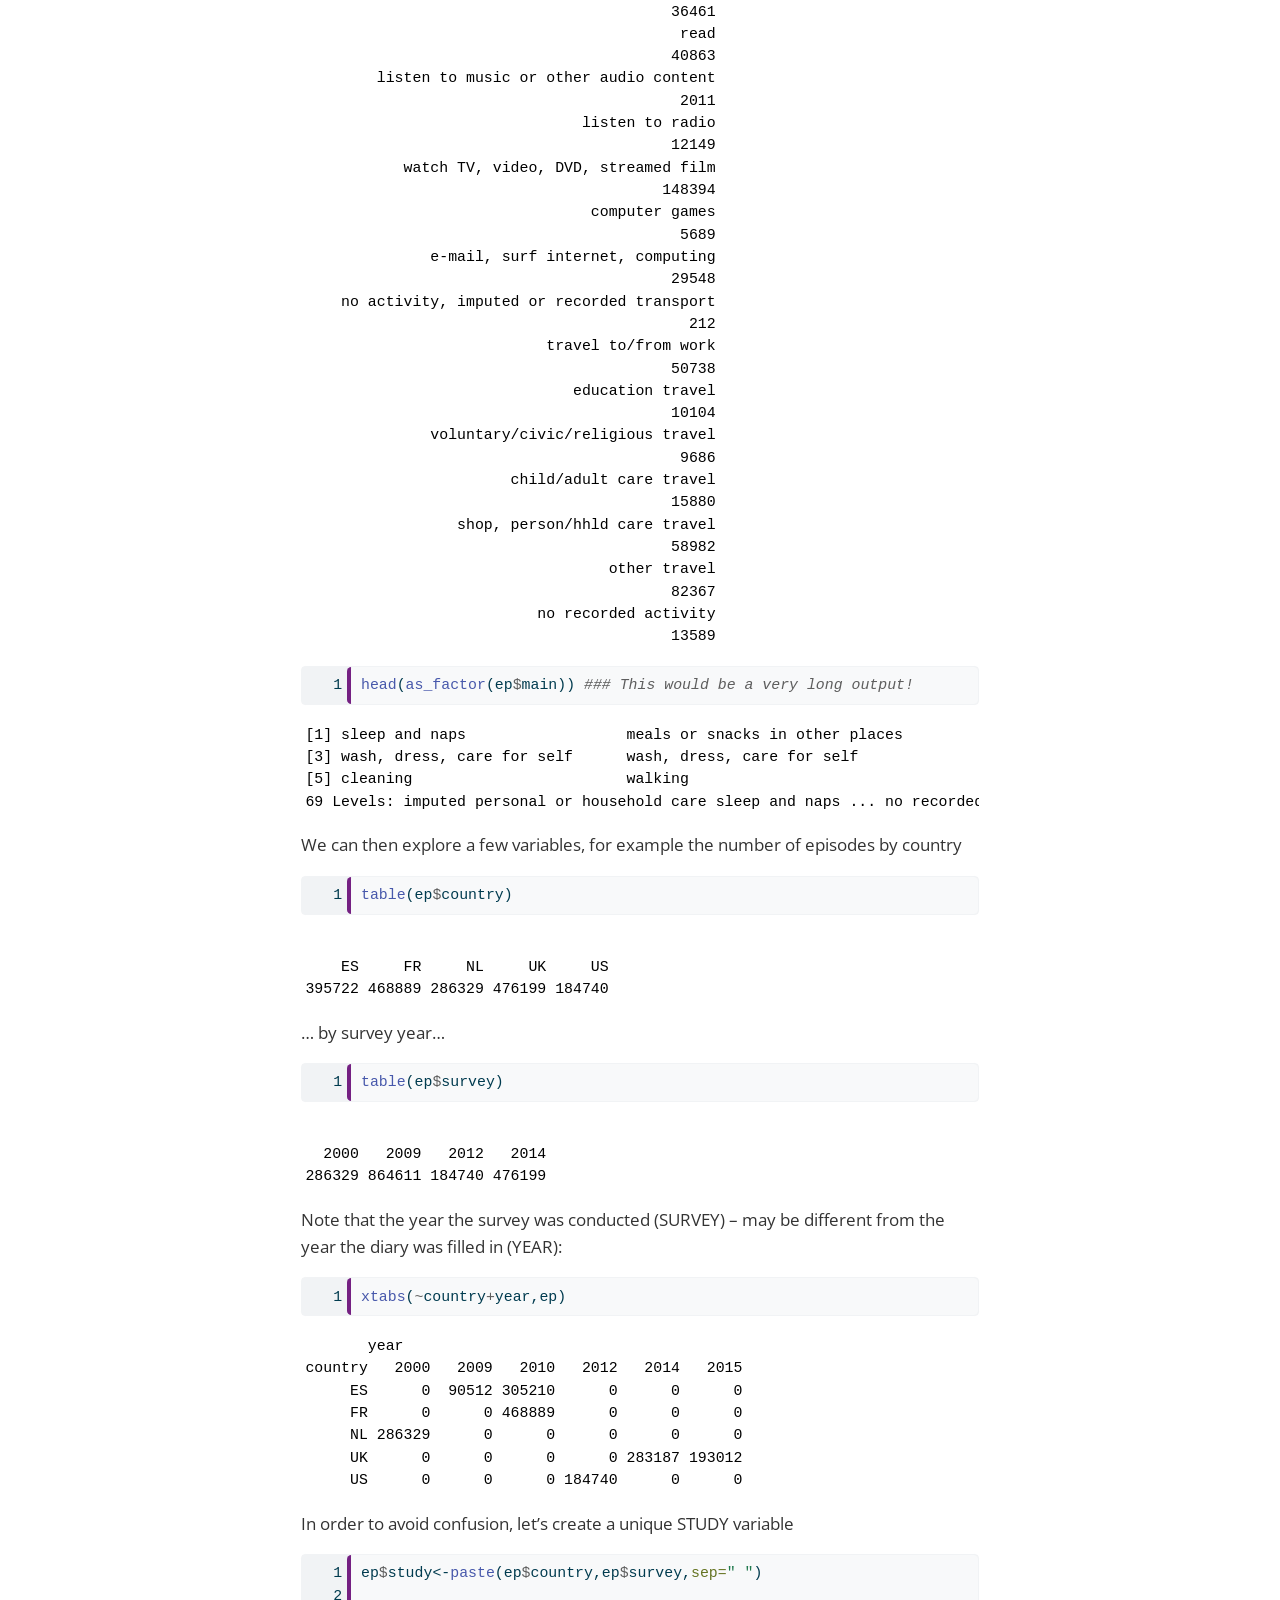
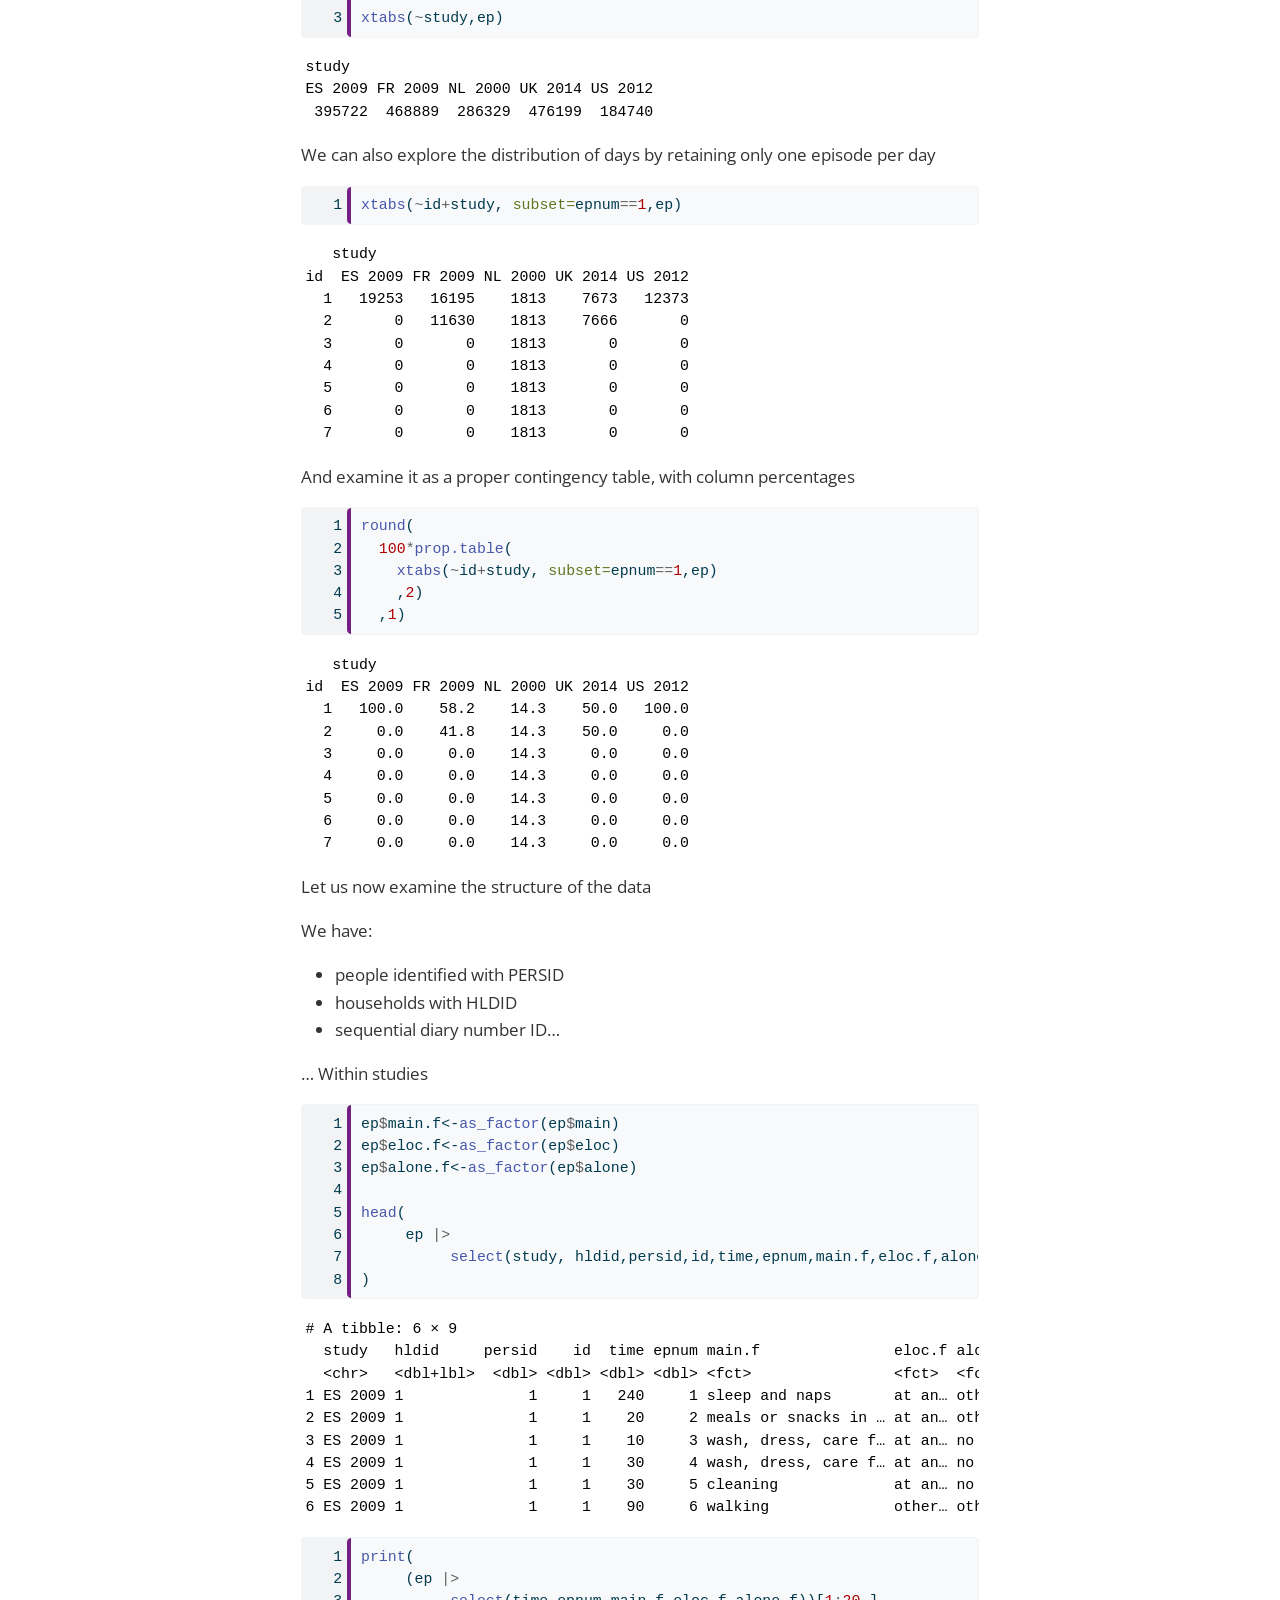
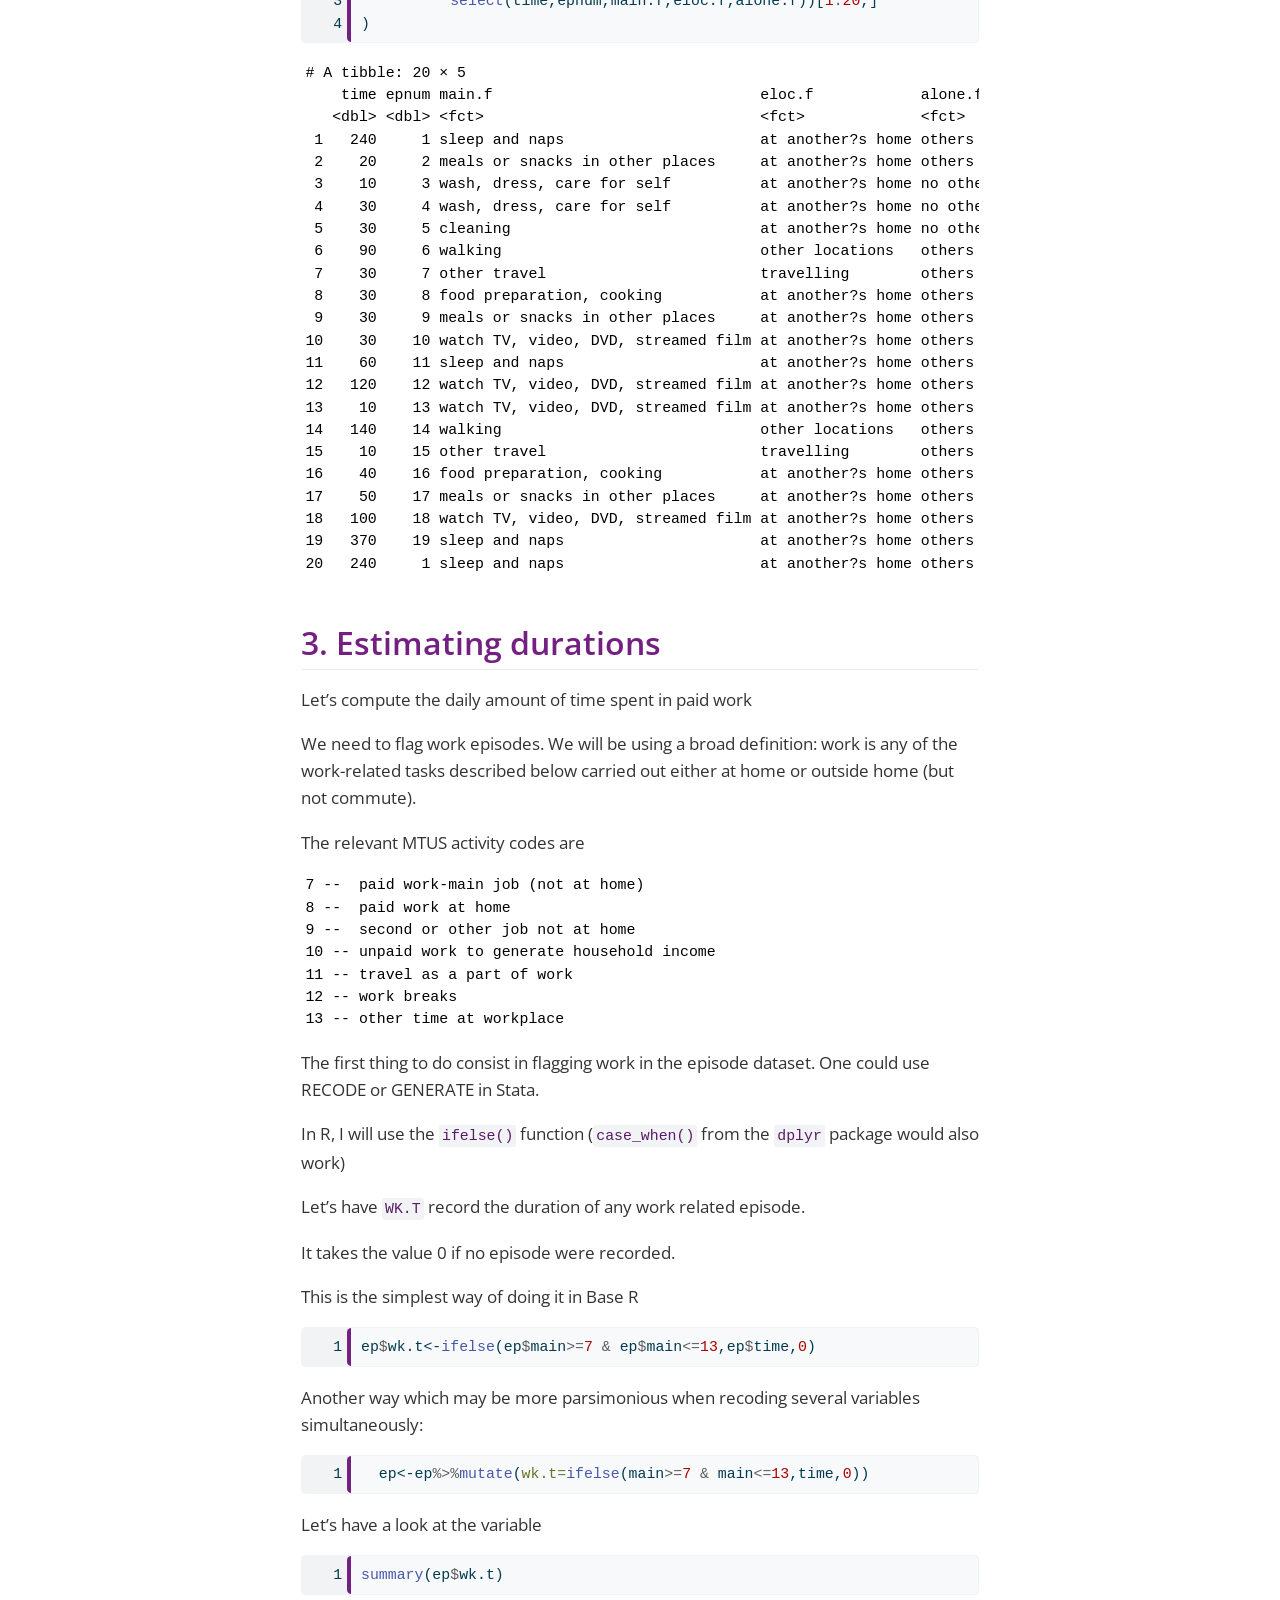
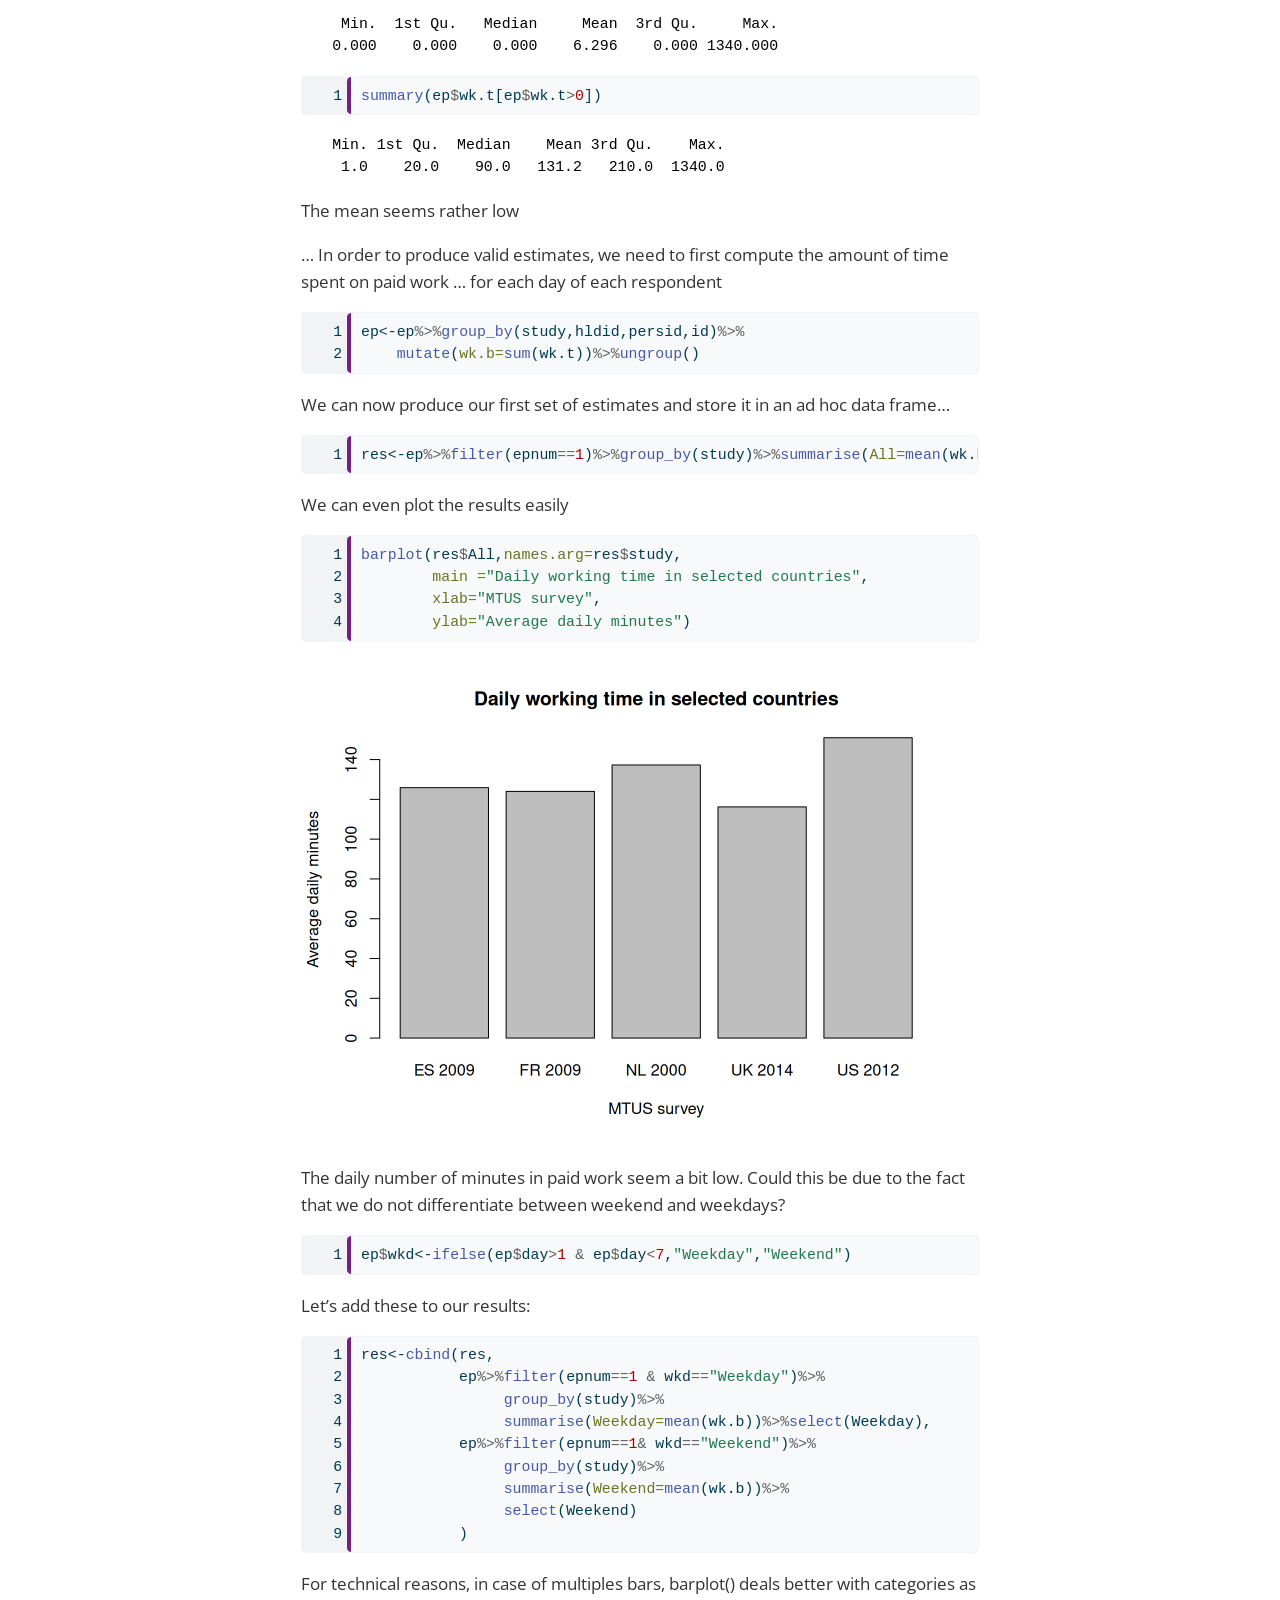
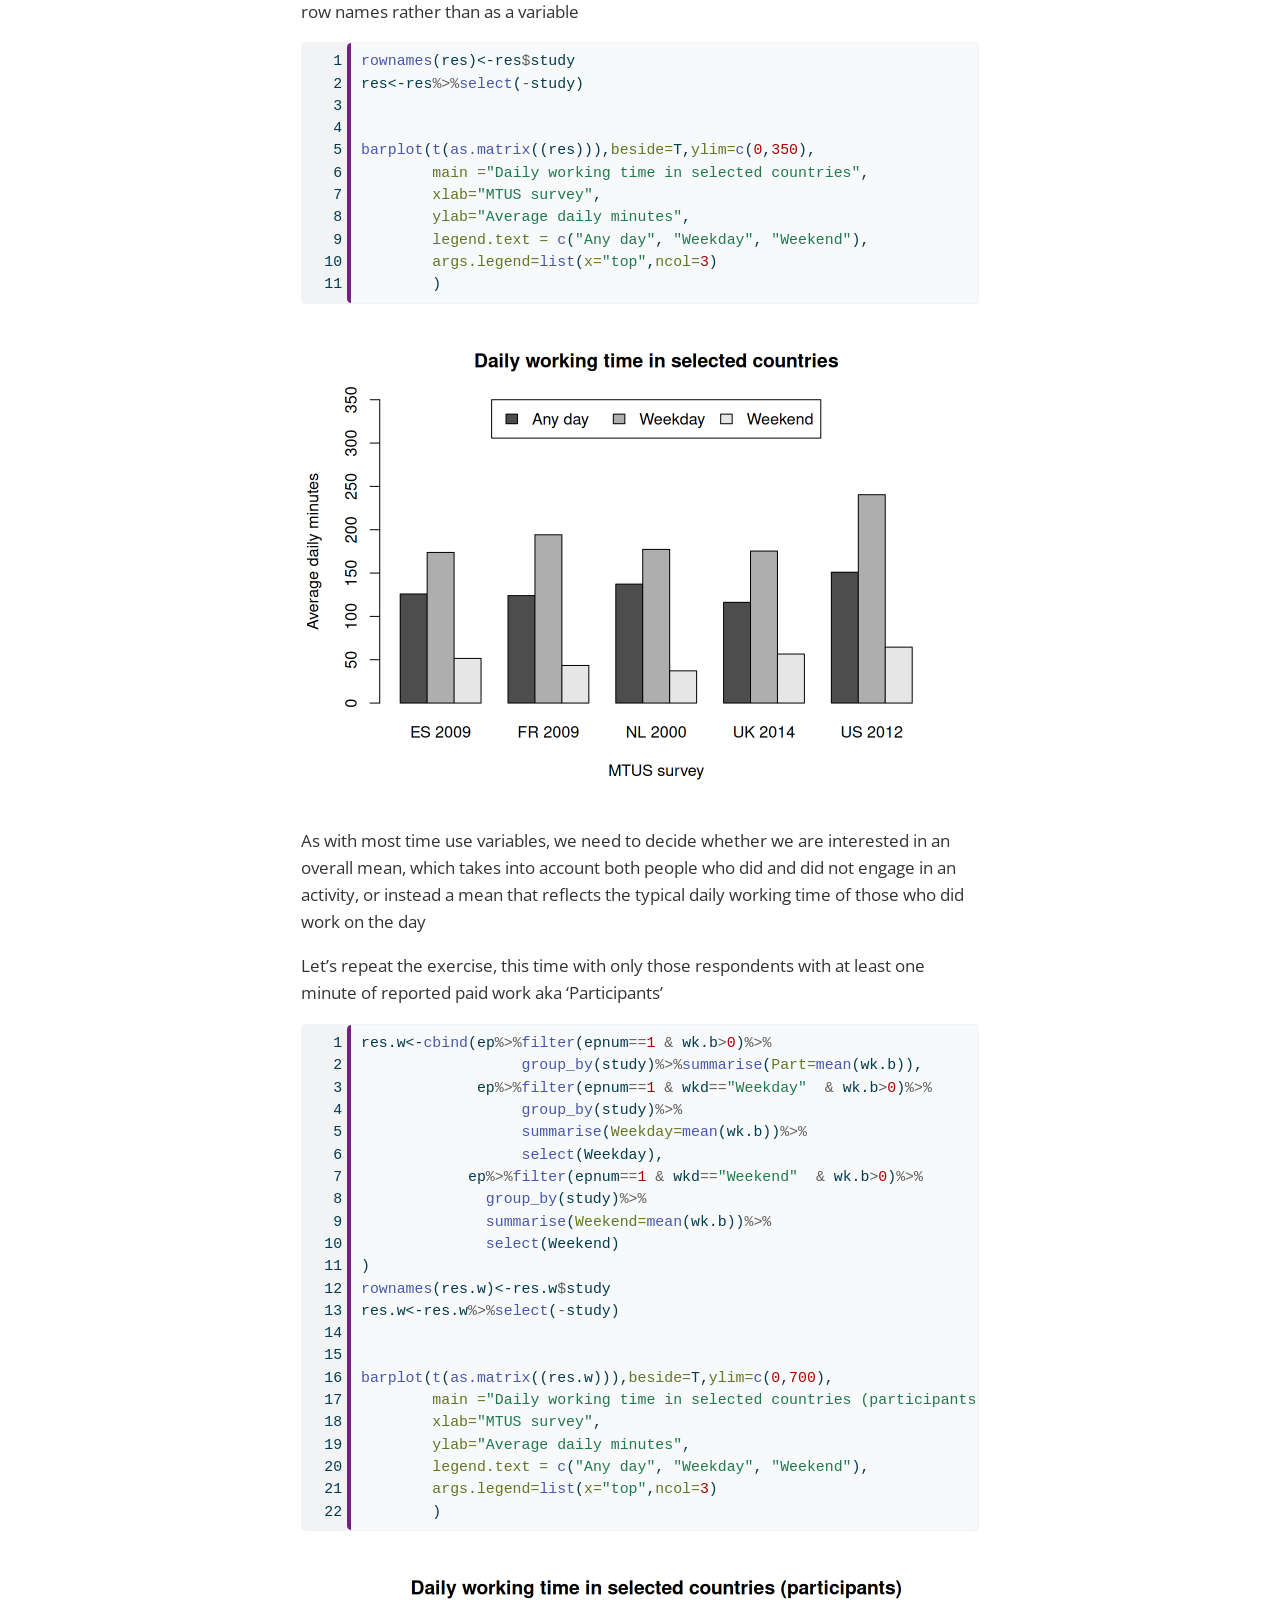
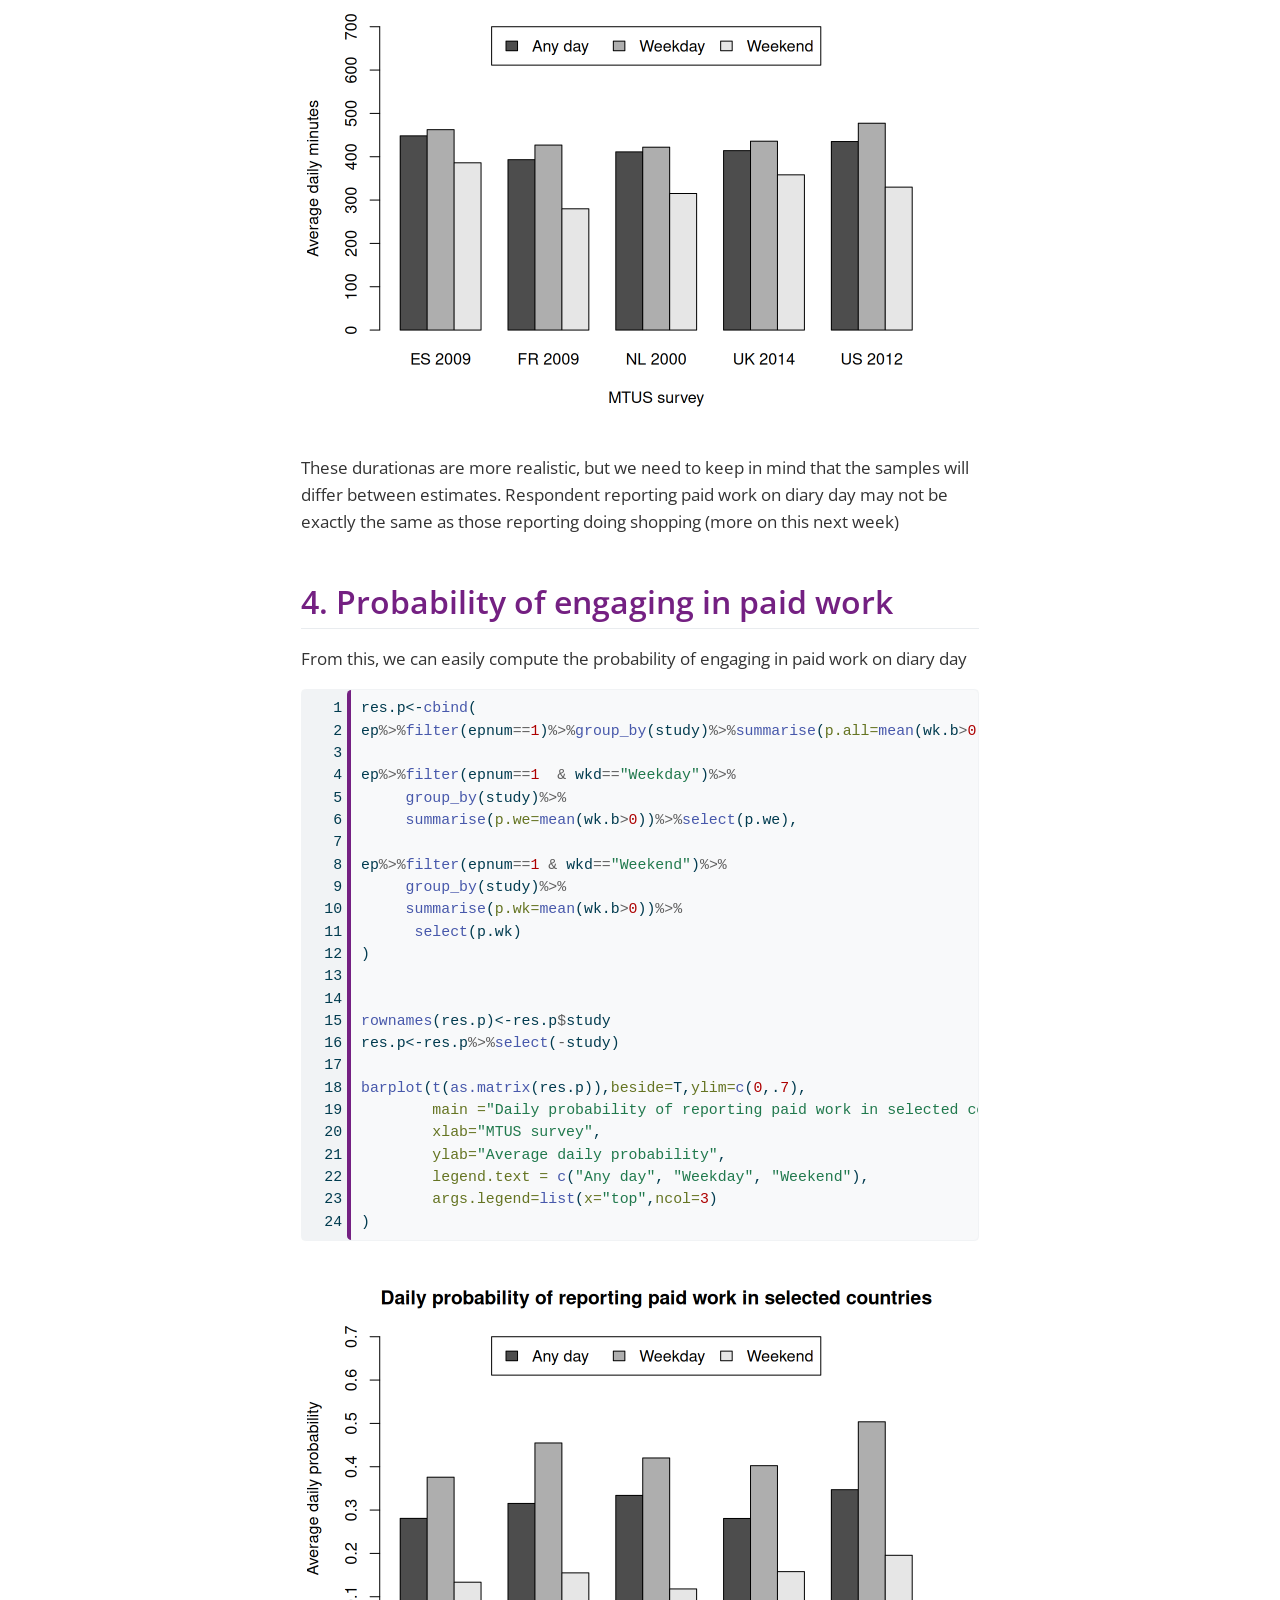
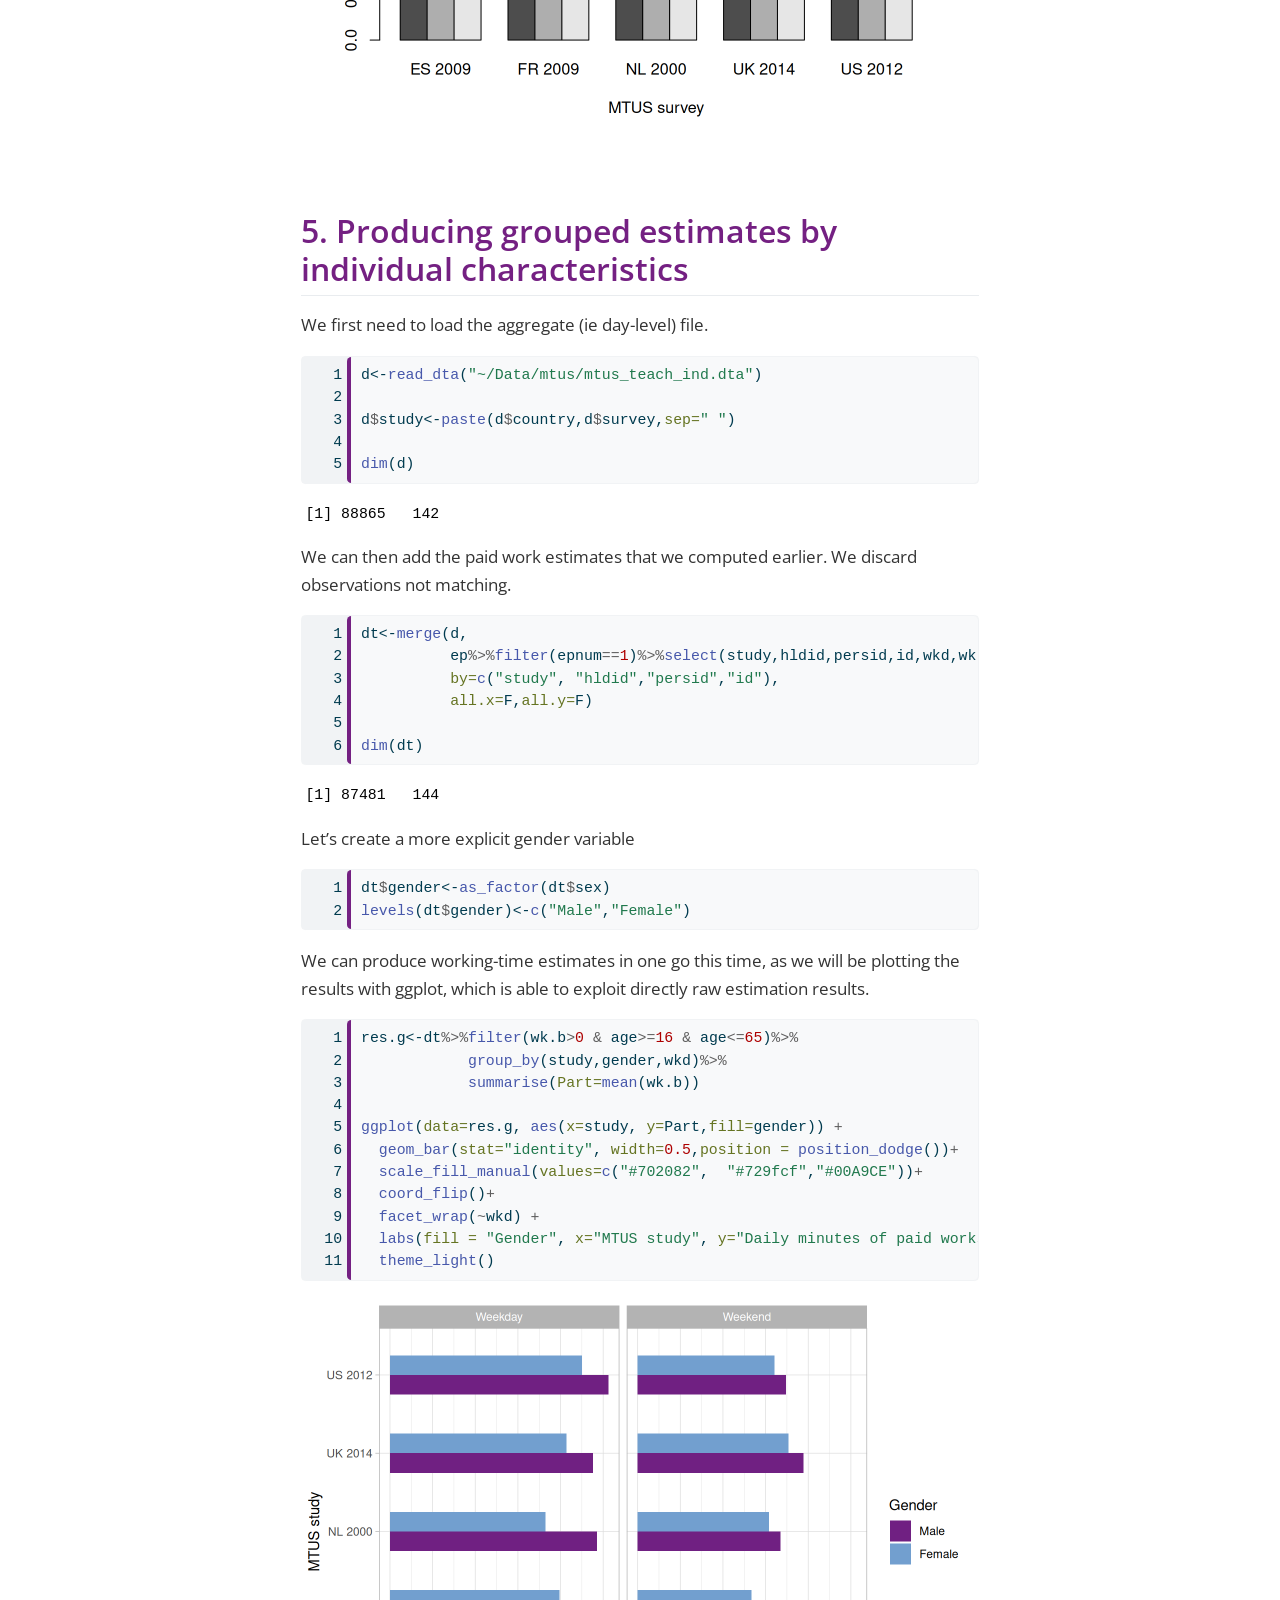
==== commit 343f81c8: "Day 2" ====
--- a/docs/workbook_04.html
+++ b/docs/workbook_04.html
@@ -68,6 +68,7 @@
 <script src="site_libs/quarto-search/fuse.min.js"></script>
 <script src="site_libs/quarto-search/quarto-search.js"></script>
 <meta name="quarto:offset" content="./">
+<link href="./workbook_11.html" rel="next">
 <link href="./index.html" rel="prev">
 <script src="site_libs/quarto-html/quarto.js" type="module"></script>
 <script src="site_libs/quarto-html/tabsets/tabsets.js" type="module"></script>
@@ -175,8 +176,20 @@
       </ul>
   </li>
         <li class="sidebar-item sidebar-item-section">
-      <span class="sidebar-item-text sidebar-link text-start">
- <span class="menu-text">Day 2 Practicals</span></span>
+      <div class="sidebar-item-container"> 
+            <a class="sidebar-item-text sidebar-link text-start" data-bs-toggle="collapse" data-bs-target="#quarto-sidebar-section-2" role="navigation" aria-expanded="true">
+ <span class="menu-text">Day 2 Practicals</span></a>
+          <a class="sidebar-item-toggle text-start" data-bs-toggle="collapse" data-bs-target="#quarto-sidebar-section-2" role="navigation" aria-expanded="true" aria-label="Toggle section">
+            <i class="bi bi-chevron-right ms-2"></i>
+          </a> 
+      </div>
+      <ul id="quarto-sidebar-section-2" class="collapse list-unstyled sidebar-section depth1 show">  
+          <li class="sidebar-item">
+  <div class="sidebar-item-container"> 
+  <a href="./workbook_11.html" class="sidebar-item-text sidebar-link"><span class="chapter-title">Day 2 Workbook</span></a>
+  </div>
+</li>
+      </ul>
   </li>
     </ul>
     </div>
@@ -1244,6 +1257,9 @@
       </a>          
   </div>
   <div class="nav-page nav-page-next">
+      <a href="./workbook_11.html" class="pagination-link" aria-label="Day 2 Workbook">
+        <span class="nav-page-text"><span class="chapter-title">Day 2 Workbook</span></span> <i class="bi bi-arrow-right-short"></i>
+      </a>
   </div>
 </nav>
 </div> <!-- /content -->
